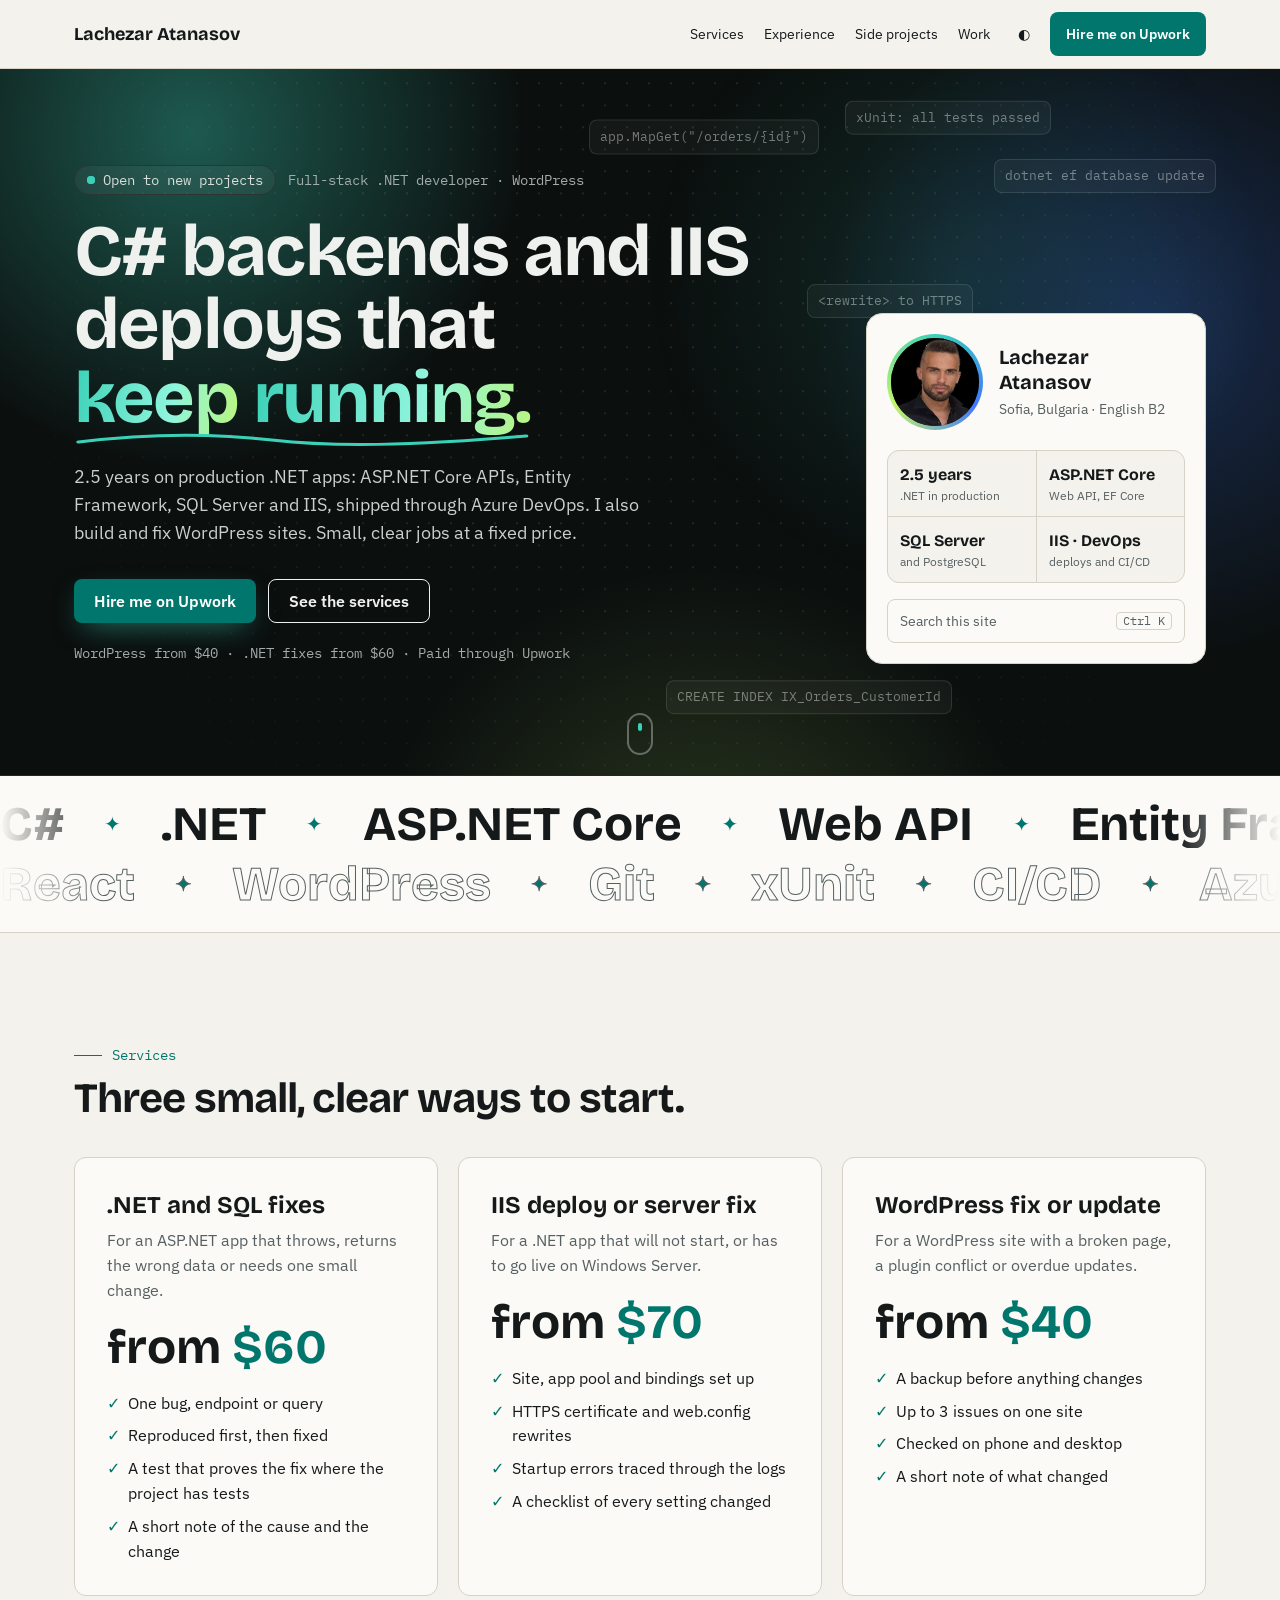
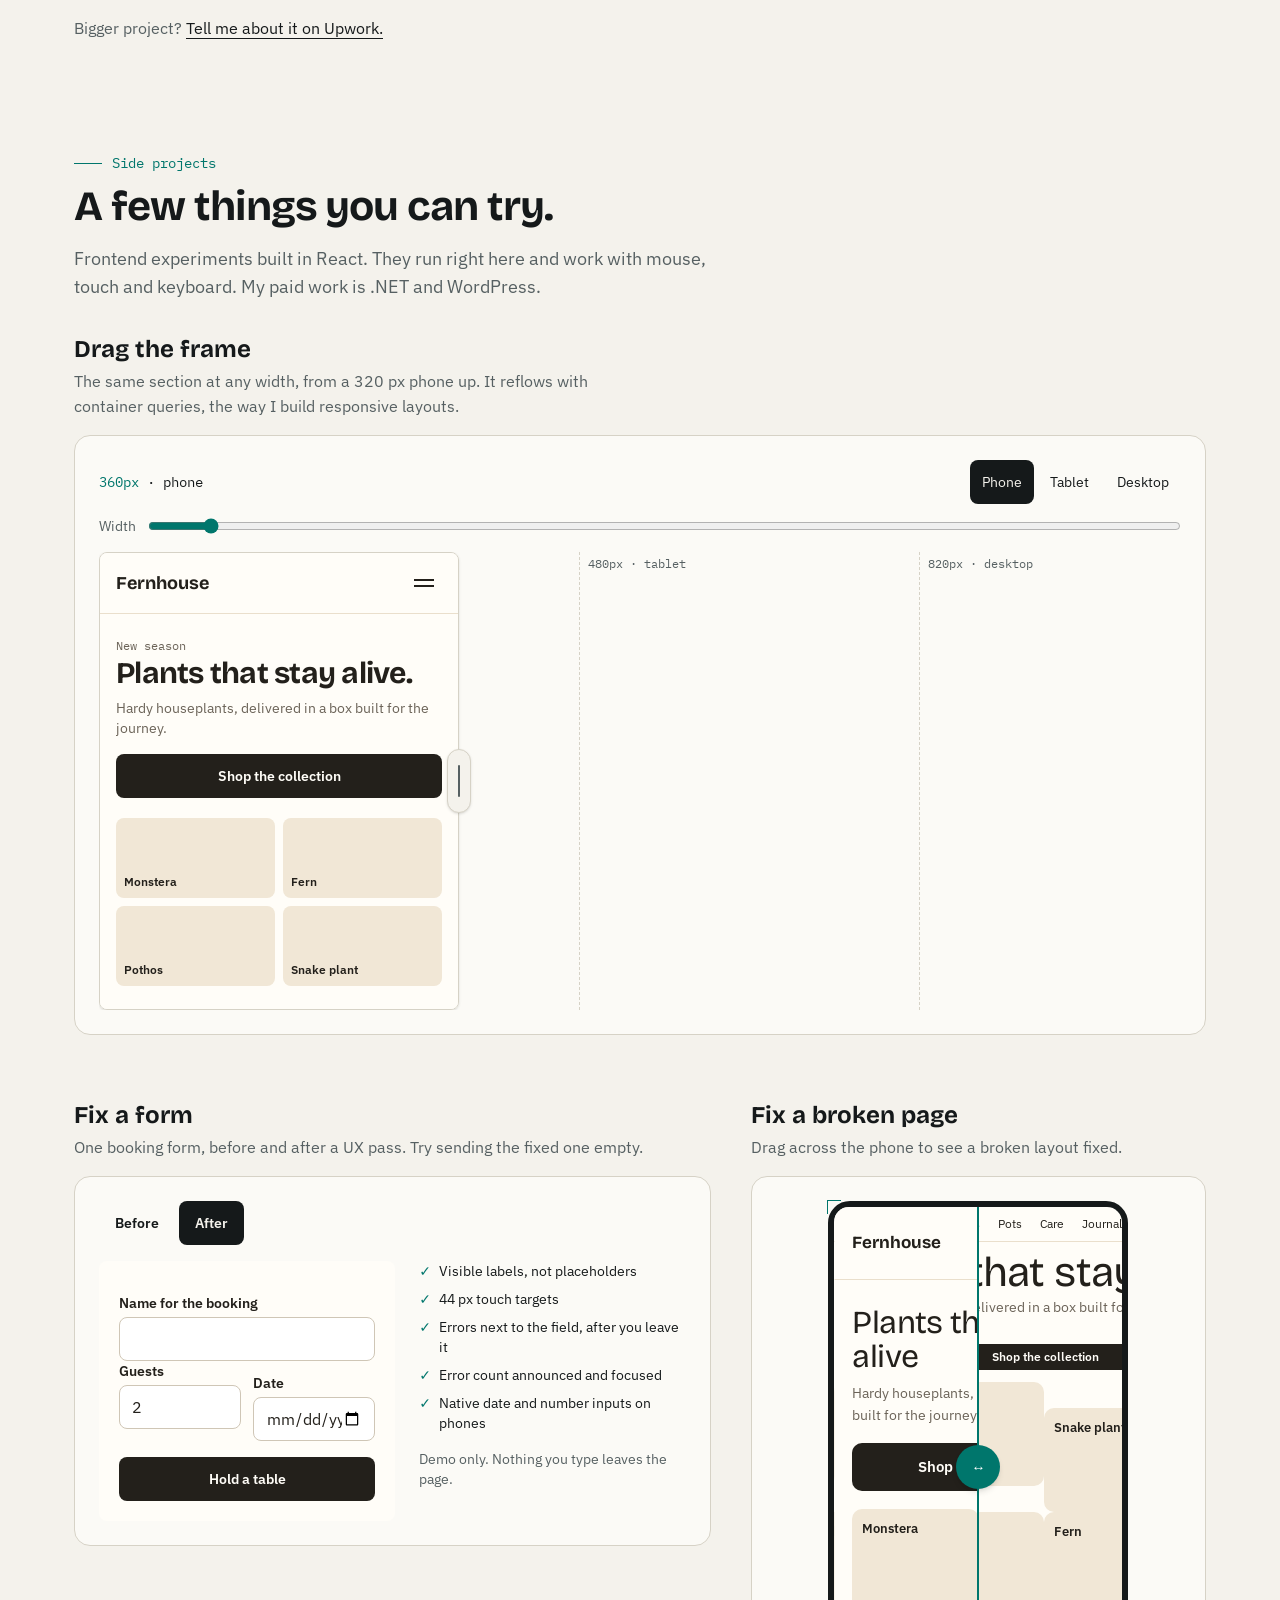
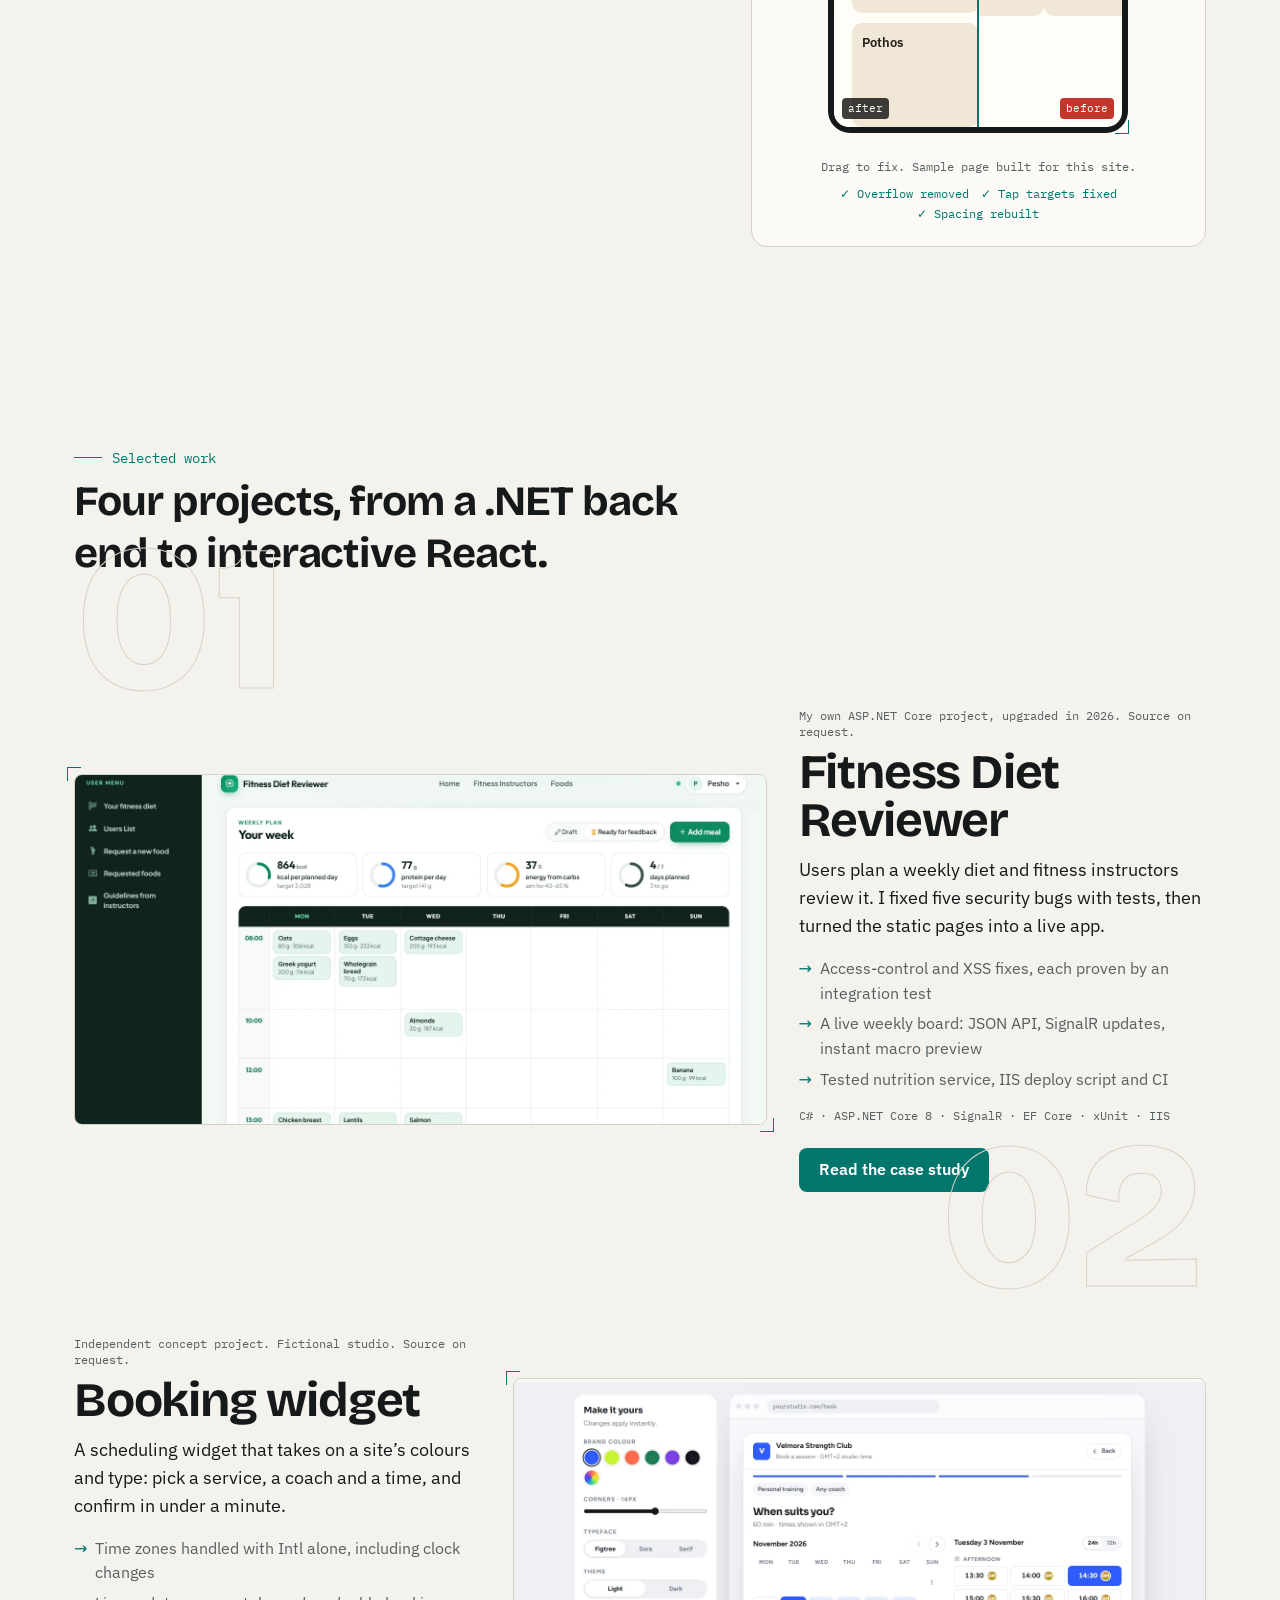
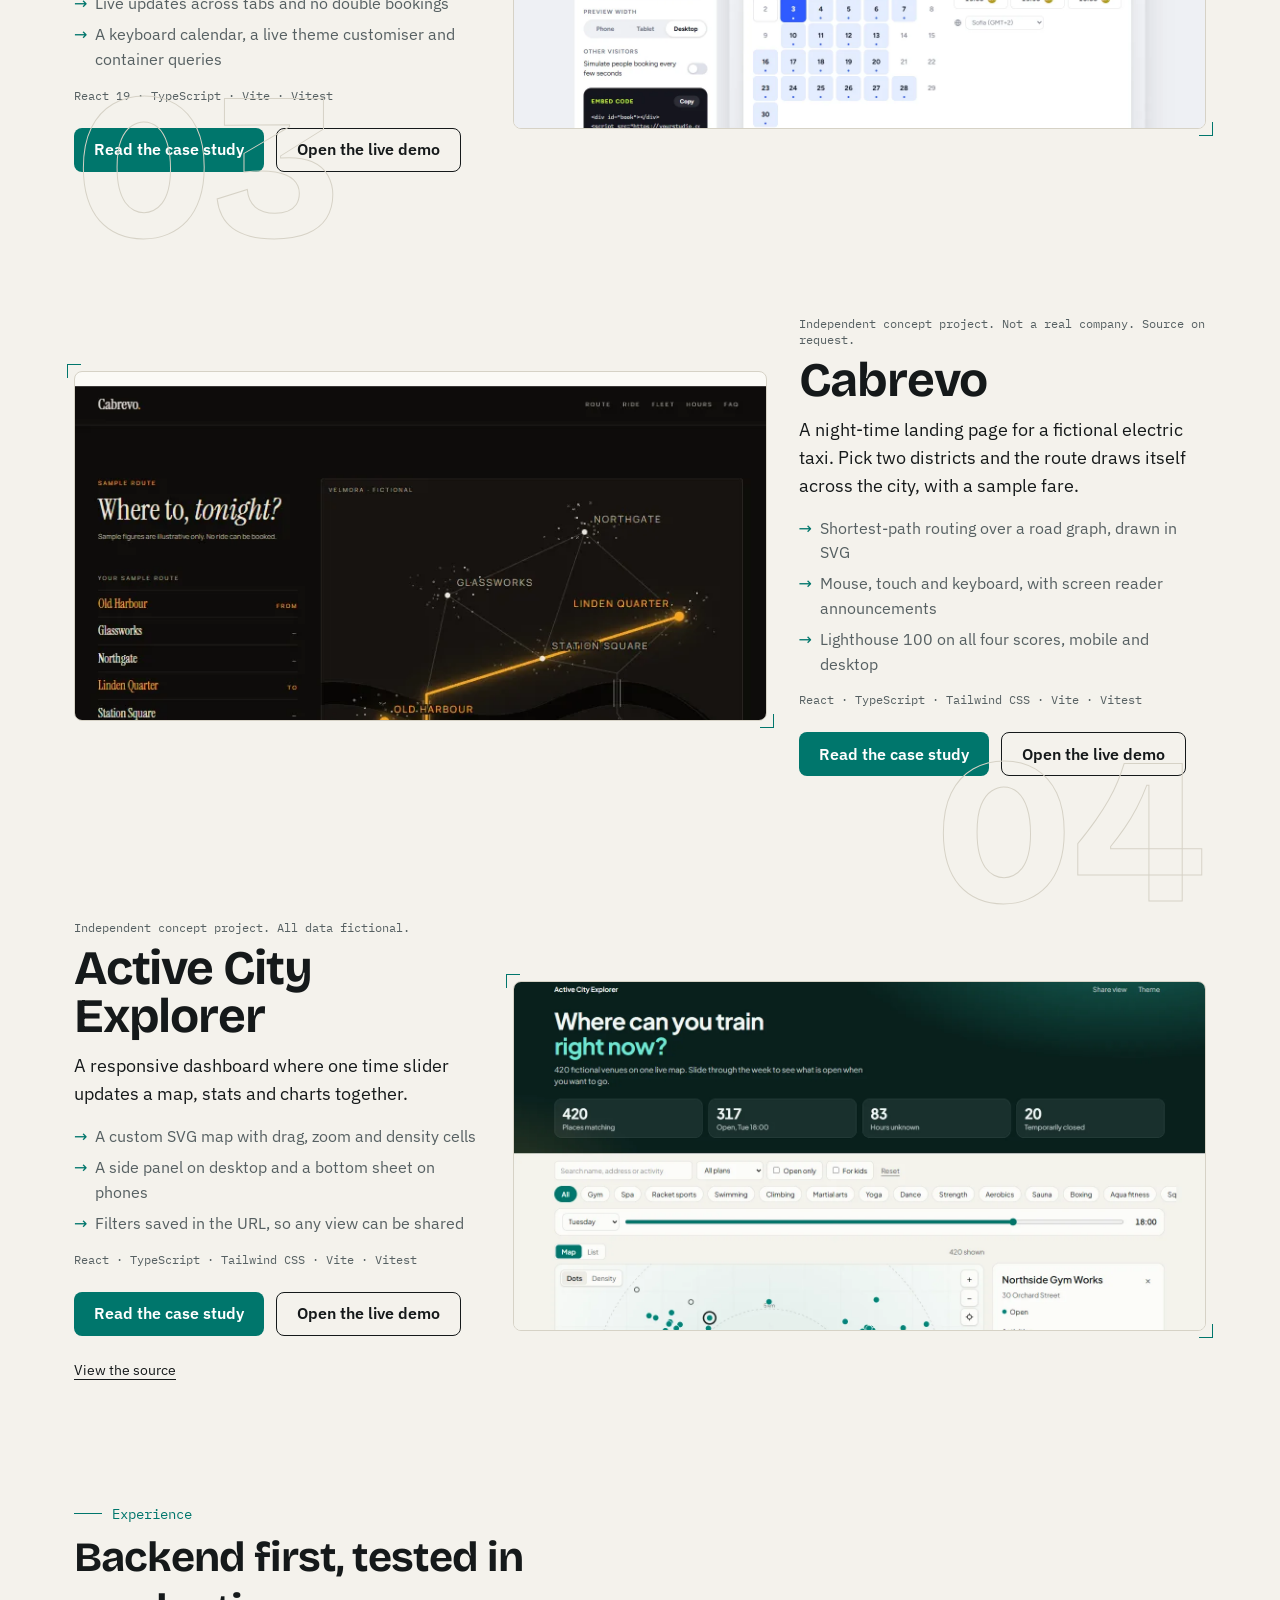
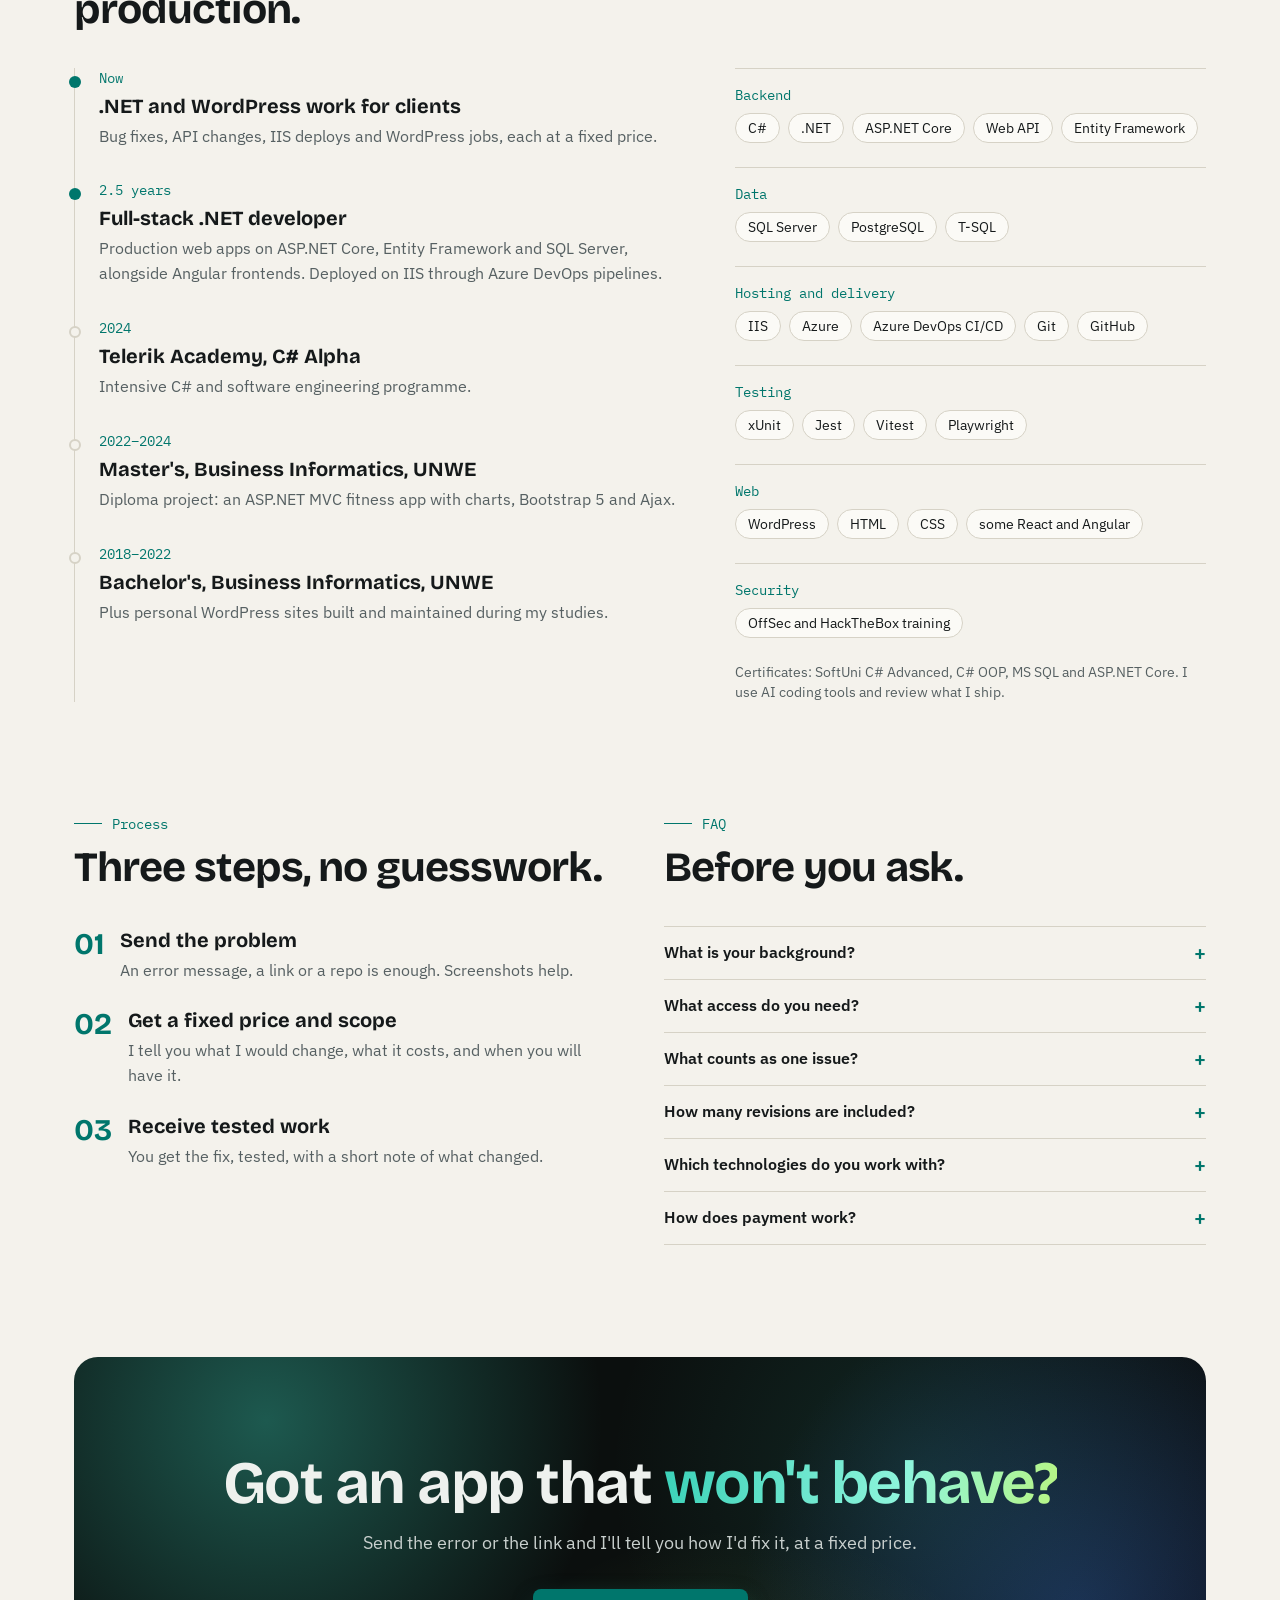
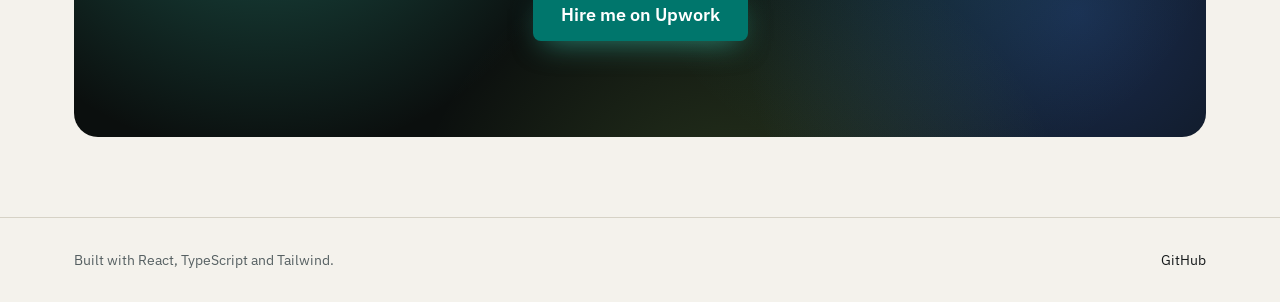
==== index.html @ 7338f800 "Publish the built site" ====
<!doctype html>
<html lang="en">
  <head>
    <meta charset="UTF-8" />
    <meta name="viewport" content="width=device-width, initial-scale=1.0" />
    <meta name="theme-color" content="#f4f2ec" />
    <link rel="icon" href="/favicon.svg" type="image/svg+xml" />
    <title>Lachezar Atanasov | Full-stack .NET Developer</title>
    <meta name="description" content="Full-stack .NET developer: 2.5 years on production ASP.NET Core apps with SQL Server, IIS and Azure DevOps. .NET fixes, IIS deploys and WordPress work at a fixed price." />
    <link rel="canonical" href="https://lachezar-atanasov.github.io/" />
    <meta property="og:type" content="website" />
    <meta property="og:title" content="Lachezar Atanasov | Full-stack .NET Developer" />
    <meta property="og:description" content="Full-stack .NET developer: 2.5 years on production ASP.NET Core apps with SQL Server, IIS and Azure DevOps. .NET fixes, IIS deploys and WordPress work at a fixed price." />
    <meta property="og:url" content="https://lachezar-atanasov.github.io/" />
    <meta property="og:image" content="https://lachezar-atanasov.github.io/images/explorer-desktop.webp" />
    <script>
      document.documentElement.classList.add('js');
      try {
        const saved = localStorage.getItem('theme');
        if (saved) document.documentElement.dataset.theme = saved;
      } catch {}
    </script>
    <script type="module" crossorigin src="/assets/index-z3y3CU0a.js"></script>
    <link rel="stylesheet" crossorigin href="/assets/index-B-e2Iupa.css">
  </head>
  <body>
    <div id="root"><link rel="preload" as="image" href="/images/lachezar.jpg"/><div aria-hidden="true" class="scroll-bar"></div><header class="sticky top-0 z-20 border-b border-line bg-paper/95 backdrop-blur-sm"><div class="mx-auto flex h-[68px] max-w-[1180px] items-center justify-between gap-3 px-4 sm:px-6"><a href="/" class="flex min-h-11 items-center whitespace-nowrap font-display text-lg font-bold text-ink no-underline">Lachezar Atanasov</a><nav aria-label="Main" class="flex items-center gap-1 text-sm"><a class="hidden min-h-11 items-center px-2 text-ink no-underline hover:text-accent sm:inline-flex" href="#services">Services</a><a class="hidden min-h-11 items-center px-2 text-ink no-underline hover:text-accent sm:inline-flex" href="#experience">Experience</a><a class="hidden min-h-11 items-center px-2 text-ink no-underline hover:text-accent sm:inline-flex" href="#demos">Side projects</a><a class="hidden min-h-11 items-center px-2 text-ink no-underline hover:text-accent sm:inline-flex" href="#work">Work</a><button type="button" aria-label="Switch colour theme" class="flex h-11 w-11 items-center justify-center rounded-lg text-ink hover:bg-raised">◐</button><a href="https://www.upwork.com/freelancers/~01a9d70792acf01cc1" target="_blank" rel="noopener noreferrer" class="inline-flex min-h-11 items-center justify-center rounded-lg px-5 font-semibold no-underline bg-accent text-on-accent hover:opacity-90 whitespace-nowrap !px-3 text-sm sm:!px-4"><span class="sm:hidden">Hire me</span><span class="hidden sm:inline">Hire me on Upwork</span></a></nav></div></header><main><div class="hero-band" data-spot="true"><div aria-hidden="true" class="hero-deco"><div class="hero-dots" data-parallax="140"></div><div class="aurora"><span></span><span></span><span></span></div><div class="absolute hidden lg:block" style="top:7%;left:46%" data-parallax="50"><span class="chip" style="--i:0">app.MapGet(&quot;/orders/{id}&quot;)</span></div><div class="absolute hidden lg:block" style="top:12%;right:5%" data-parallax="160"><span class="chip" style="--i:1">dotnet ef database update</span></div><div class="absolute hidden lg:block" style="top:30%;right:24%" data-parallax="100"><span class="chip" style="--i:2">&lt;rewrite&gt; to HTTPS</span></div><div class="absolute hidden lg:block" style="bottom:9%;left:52%" data-parallax="70"><span class="chip" style="--i:3">CREATE INDEX IX_Orders_CustomerId</span></div><div class="absolute hidden lg:block" style="top:4%;left:66%" data-parallax="120"><span class="chip" style="--i:4">xUnit: all tests passed</span></div></div><section class="relative mx-auto grid max-w-[1180px] items-end gap-10 px-4 pt-12 pb-16 sm:px-6 lg:grid-cols-[minmax(0,1fr)_340px] lg:pt-24 lg:pb-28"><div><p class="intro m-0 flex flex-wrap items-center gap-x-3 gap-y-1 font-mono text-sm text-[#a3acaa]"><span class="inline-flex items-center gap-2 rounded-full border border-[#2d3533] bg-white/5 px-3 py-1 text-[#d7dedb]"><span aria-hidden="true" class="pulse-dot"></span> Open to new projects</span>Full-stack .NET developer · WordPress</p><h1 class="m-0 mt-5 font-display text-[2.7rem] font-bold leading-[1.02] tracking-tight text-[#eef1ee] sm:text-7xl"><span class="word " style="--i:0">C#</span> <span class="word " style="--i:1">backends</span> <span class="word " style="--i:2">and</span> <span class="word " style="--i:3">IIS</span> <span class="word " style="--i:4">deploys</span> <span class="word " style="--i:5">that</span> <span class="relative inline-block whitespace-nowrap"><span class="word shimmer" style="--i:6">keep</span> <span class="word shimmer" style="--i:7">running.</span><svg aria-hidden="true" viewBox="0 0 300 16" preserveAspectRatio="none" class="squiggle absolute -bottom-2 left-0 h-3 w-full sm:-bottom-3 sm:h-4"><path d="M3 11 C 50 2, 90 2, 130 9 S 220 15, 297 5" pathLength="1" fill="none" stroke="#3ad1b8" stroke-width="3" stroke-linecap="round"></path></svg></span></h1><p class="intro m-0 mt-7 max-w-xl text-lg text-[#c9d0ce]" style="--i:2">2.5 years on production .NET apps: ASP.NET Core APIs, Entity Framework, SQL Server and IIS, shipped through Azure DevOps. I also build and fix WordPress sites. Small, clear jobs at a fixed price.</p><div class="intro mt-8 flex flex-wrap gap-3" style="--i:3"><span data-magnetic="true" class="magnetic inline-flex"><a href="https://www.upwork.com/freelancers/~01a9d70792acf01cc1" target="_blank" rel="noopener noreferrer" class="inline-flex min-h-11 items-center justify-center rounded-lg px-5 font-semibold no-underline bg-accent text-on-accent hover:opacity-90 glow-button">Hire me on Upwork</a></span><span data-magnetic="true" class="magnetic inline-flex"><a href="#services" class="inline-flex min-h-11 items-center justify-center rounded-lg px-5 font-semibold no-underline border border-[#eef1ee] text-[#eef1ee] hover:bg-white/10">See the services</a></span></div><p class="intro m-0 mt-5 font-mono text-sm text-[#a3acaa]" style="--i:4">WordPress from $40 · .NET fixes from $60 · Paid through Upwork</p></div><div data-tilt="10" class="tilt"><aside aria-label="About me in short" class="hero-card glare rounded-2xl border border-line bg-surface p-5"><div class="flex items-center gap-4"><span class="photo-ring relative grid h-24 w-24 shrink-0 place-items-center rounded-full"><img src="/images/lachezar.jpg" width="96" height="96" alt="Lachezar Atanasov" class="relative h-[88px] w-[88px] rounded-full bg-ink object-cover object-top"/></span><div><p class="m-0 font-display text-xl font-bold leading-tight">Lachezar Atanasov</p><p class="m-0 mt-1 text-sm text-muted">Sofia, Bulgaria · English B2</p></div></div><dl class="m-0 mt-5 grid grid-cols-2 gap-px overflow-hidden rounded-xl border border-line bg-line"><div class="bg-paper p-3"><dt class="font-display font-bold">2.5 years</dt><dd class="m-0 text-xs text-muted">.NET in production</dd></div><div class="bg-paper p-3"><dt class="font-display font-bold">ASP.NET Core</dt><dd class="m-0 text-xs text-muted">Web API, EF Core</dd></div><div class="bg-paper p-3"><dt class="font-display font-bold">SQL Server</dt><dd class="m-0 text-xs text-muted">and PostgreSQL</dd></div><div class="bg-paper p-3"><dt class="font-display font-bold">IIS · DevOps</dt><dd class="m-0 text-xs text-muted">deploys and CI/CD</dd></div></dl><button type="button" class="mt-4 flex min-h-11 w-full items-center justify-between rounded-lg border border-line px-3 text-sm text-muted hover:bg-raised">Search this site <kbd class="rounded border border-line px-1.5 font-mono text-xs">Ctrl K</kbd></button></aside></div></section><a href="#services" aria-label="Scroll to the services" class="scroll-cue absolute bottom-5 left-1/2 hidden -translate-x-1/2 lg:block"><span></span></a></div><div class="space-y-3 overflow-hidden border-b border-line bg-surface py-6" aria-label="Tools I work with"><div class="marquee"><ul class="marquee-track m-0 list-none p-0"><li class="flex items-center gap-10 font-display text-3xl font-bold whitespace-nowrap sm:text-5xl ">C#<span aria-hidden="true" class="text-xl text-accent">✦</span></li><li class="flex items-center gap-10 font-display text-3xl font-bold whitespace-nowrap sm:text-5xl ">.NET<span aria-hidden="true" class="text-xl text-accent">✦</span></li><li class="flex items-center gap-10 font-display text-3xl font-bold whitespace-nowrap sm:text-5xl ">ASP.NET Core<span aria-hidden="true" class="text-xl text-accent">✦</span></li><li class="flex items-center gap-10 font-display text-3xl font-bold whitespace-nowrap sm:text-5xl ">Web API<span aria-hidden="true" class="text-xl text-accent">✦</span></li><li class="flex items-center gap-10 font-display text-3xl font-bold whitespace-nowrap sm:text-5xl ">Entity Framework<span aria-hidden="true" class="text-xl text-accent">✦</span></li><li class="flex items-center gap-10 font-display text-3xl font-bold whitespace-nowrap sm:text-5xl ">SQL Server<span aria-hidden="true" class="text-xl text-accent">✦</span></li><li class="flex items-center gap-10 font-display text-3xl font-bold whitespace-nowrap sm:text-5xl ">PostgreSQL<span aria-hidden="true" class="text-xl text-accent">✦</span></li><li class="flex items-center gap-10 font-display text-3xl font-bold whitespace-nowrap sm:text-5xl ">IIS<span aria-hidden="true" class="text-xl text-accent">✦</span></li><li class="flex items-center gap-10 font-display text-3xl font-bold whitespace-nowrap sm:text-5xl ">Azure<span aria-hidden="true" class="text-xl text-accent">✦</span></li><li class="flex items-center gap-10 font-display text-3xl font-bold whitespace-nowrap sm:text-5xl ">Azure DevOps<span aria-hidden="true" class="text-xl text-accent">✦</span></li><li class="flex items-center gap-10 font-display text-3xl font-bold whitespace-nowrap sm:text-5xl ">CI/CD<span aria-hidden="true" class="text-xl text-accent">✦</span></li><li class="flex items-center gap-10 font-display text-3xl font-bold whitespace-nowrap sm:text-5xl ">xUnit<span aria-hidden="true" class="text-xl text-accent">✦</span></li><li class="flex items-center gap-10 font-display text-3xl font-bold whitespace-nowrap sm:text-5xl ">Git<span aria-hidden="true" class="text-xl text-accent">✦</span></li><li class="flex items-center gap-10 font-display text-3xl font-bold whitespace-nowrap sm:text-5xl ">WordPress<span aria-hidden="true" class="text-xl text-accent">✦</span></li><li class="flex items-center gap-10 font-display text-3xl font-bold whitespace-nowrap sm:text-5xl ">React<span aria-hidden="true" class="text-xl text-accent">✦</span></li></ul><ul aria-hidden="true" class="marquee-track m-0 list-none p-0"><li class="flex items-center gap-10 font-display text-3xl font-bold whitespace-nowrap sm:text-5xl ">C#<span aria-hidden="true" class="text-xl text-accent">✦</span></li><li class="flex items-center gap-10 font-display text-3xl font-bold whitespace-nowrap sm:text-5xl ">.NET<span aria-hidden="true" class="text-xl text-accent">✦</span></li><li class="flex items-center gap-10 font-display text-3xl font-bold whitespace-nowrap sm:text-5xl ">ASP.NET Core<span aria-hidden="true" class="text-xl text-accent">✦</span></li><li class="flex items-center gap-10 font-display text-3xl font-bold whitespace-nowrap sm:text-5xl ">Web API<span aria-hidden="true" class="text-xl text-accent">✦</span></li><li class="flex items-center gap-10 font-display text-3xl font-bold whitespace-nowrap sm:text-5xl ">Entity Framework<span aria-hidden="true" class="text-xl text-accent">✦</span></li><li class="flex items-center gap-10 font-display text-3xl font-bold whitespace-nowrap sm:text-5xl ">SQL Server<span aria-hidden="true" class="text-xl text-accent">✦</span></li><li class="flex items-center gap-10 font-display text-3xl font-bold whitespace-nowrap sm:text-5xl ">PostgreSQL<span aria-hidden="true" class="text-xl text-accent">✦</span></li><li class="flex items-center gap-10 font-display text-3xl font-bold whitespace-nowrap sm:text-5xl ">IIS<span aria-hidden="true" class="text-xl text-accent">✦</span></li><li class="flex items-center gap-10 font-display text-3xl font-bold whitespace-nowrap sm:text-5xl ">Azure<span aria-hidden="true" class="text-xl text-accent">✦</span></li><li class="flex items-center gap-10 font-display text-3xl font-bold whitespace-nowrap sm:text-5xl ">Azure DevOps<span aria-hidden="true" class="text-xl text-accent">✦</span></li><li class="flex items-center gap-10 font-display text-3xl font-bold whitespace-nowrap sm:text-5xl ">CI/CD<span aria-hidden="true" class="text-xl text-accent">✦</span></li><li class="flex items-center gap-10 font-display text-3xl font-bold whitespace-nowrap sm:text-5xl ">xUnit<span aria-hidden="true" class="text-xl text-accent">✦</span></li><li class="flex items-center gap-10 font-display text-3xl font-bold whitespace-nowrap sm:text-5xl ">Git<span aria-hidden="true" class="text-xl text-accent">✦</span></li><li class="flex items-center gap-10 font-display text-3xl font-bold whitespace-nowrap sm:text-5xl ">WordPress<span aria-hidden="true" class="text-xl text-accent">✦</span></li><li class="flex items-center gap-10 font-display text-3xl font-bold whitespace-nowrap sm:text-5xl ">React<span aria-hidden="true" class="text-xl text-accent">✦</span></li></ul></div><div class="marquee" data-reverse="true"><ul aria-hidden="true" class="marquee-track m-0 list-none p-0"><li class="flex items-center gap-10 font-display text-3xl font-bold whitespace-nowrap sm:text-5xl text-outline">React<span aria-hidden="true" class="text-xl text-accent">✦</span></li><li class="flex items-center gap-10 font-display text-3xl font-bold whitespace-nowrap sm:text-5xl text-outline">WordPress<span aria-hidden="true" class="text-xl text-accent">✦</span></li><li class="flex items-center gap-10 font-display text-3xl font-bold whitespace-nowrap sm:text-5xl text-outline">Git<span aria-hidden="true" class="text-xl text-accent">✦</span></li><li class="flex items-center gap-10 font-display text-3xl font-bold whitespace-nowrap sm:text-5xl text-outline">xUnit<span aria-hidden="true" class="text-xl text-accent">✦</span></li><li class="flex items-center gap-10 font-display text-3xl font-bold whitespace-nowrap sm:text-5xl text-outline">CI/CD<span aria-hidden="true" class="text-xl text-accent">✦</span></li><li class="flex items-center gap-10 font-display text-3xl font-bold whitespace-nowrap sm:text-5xl text-outline">Azure DevOps<span aria-hidden="true" class="text-xl text-accent">✦</span></li><li class="flex items-center gap-10 font-display text-3xl font-bold whitespace-nowrap sm:text-5xl text-outline">Azure<span aria-hidden="true" class="text-xl text-accent">✦</span></li><li class="flex items-center gap-10 font-display text-3xl font-bold whitespace-nowrap sm:text-5xl text-outline">IIS<span aria-hidden="true" class="text-xl text-accent">✦</span></li><li class="flex items-center gap-10 font-display text-3xl font-bold whitespace-nowrap sm:text-5xl text-outline">PostgreSQL<span aria-hidden="true" class="text-xl text-accent">✦</span></li><li class="flex items-center gap-10 font-display text-3xl font-bold whitespace-nowrap sm:text-5xl text-outline">SQL Server<span aria-hidden="true" class="text-xl text-accent">✦</span></li><li class="flex items-center gap-10 font-display text-3xl font-bold whitespace-nowrap sm:text-5xl text-outline">Entity Framework<span aria-hidden="true" class="text-xl text-accent">✦</span></li><li class="flex items-center gap-10 font-display text-3xl font-bold whitespace-nowrap sm:text-5xl text-outline">Web API<span aria-hidden="true" class="text-xl text-accent">✦</span></li><li class="flex items-center gap-10 font-display text-3xl font-bold whitespace-nowrap sm:text-5xl text-outline">ASP.NET Core<span aria-hidden="true" class="text-xl text-accent">✦</span></li><li class="flex items-center gap-10 font-display text-3xl font-bold whitespace-nowrap sm:text-5xl text-outline">.NET<span aria-hidden="true" class="text-xl text-accent">✦</span></li><li class="flex items-center gap-10 font-display text-3xl font-bold whitespace-nowrap sm:text-5xl text-outline">C#<span aria-hidden="true" class="text-xl text-accent">✦</span></li></ul><ul aria-hidden="true" class="marquee-track m-0 list-none p-0"><li class="flex items-center gap-10 font-display text-3xl font-bold whitespace-nowrap sm:text-5xl text-outline">React<span aria-hidden="true" class="text-xl text-accent">✦</span></li><li class="flex items-center gap-10 font-display text-3xl font-bold whitespace-nowrap sm:text-5xl text-outline">WordPress<span aria-hidden="true" class="text-xl text-accent">✦</span></li><li class="flex items-center gap-10 font-display text-3xl font-bold whitespace-nowrap sm:text-5xl text-outline">Git<span aria-hidden="true" class="text-xl text-accent">✦</span></li><li class="flex items-center gap-10 font-display text-3xl font-bold whitespace-nowrap sm:text-5xl text-outline">xUnit<span aria-hidden="true" class="text-xl text-accent">✦</span></li><li class="flex items-center gap-10 font-display text-3xl font-bold whitespace-nowrap sm:text-5xl text-outline">CI/CD<span aria-hidden="true" class="text-xl text-accent">✦</span></li><li class="flex items-center gap-10 font-display text-3xl font-bold whitespace-nowrap sm:text-5xl text-outline">Azure DevOps<span aria-hidden="true" class="text-xl text-accent">✦</span></li><li class="flex items-center gap-10 font-display text-3xl font-bold whitespace-nowrap sm:text-5xl text-outline">Azure<span aria-hidden="true" class="text-xl text-accent">✦</span></li><li class="flex items-center gap-10 font-display text-3xl font-bold whitespace-nowrap sm:text-5xl text-outline">IIS<span aria-hidden="true" class="text-xl text-accent">✦</span></li><li class="flex items-center gap-10 font-display text-3xl font-bold whitespace-nowrap sm:text-5xl text-outline">PostgreSQL<span aria-hidden="true" class="text-xl text-accent">✦</span></li><li class="flex items-center gap-10 font-display text-3xl font-bold whitespace-nowrap sm:text-5xl text-outline">SQL Server<span aria-hidden="true" class="text-xl text-accent">✦</span></li><li class="flex items-center gap-10 font-display text-3xl font-bold whitespace-nowrap sm:text-5xl text-outline">Entity Framework<span aria-hidden="true" class="text-xl text-accent">✦</span></li><li class="flex items-center gap-10 font-display text-3xl font-bold whitespace-nowrap sm:text-5xl text-outline">Web API<span aria-hidden="true" class="text-xl text-accent">✦</span></li><li class="flex items-center gap-10 font-display text-3xl font-bold whitespace-nowrap sm:text-5xl text-outline">ASP.NET Core<span aria-hidden="true" class="text-xl text-accent">✦</span></li><li class="flex items-center gap-10 font-display text-3xl font-bold whitespace-nowrap sm:text-5xl text-outline">.NET<span aria-hidden="true" class="text-xl text-accent">✦</span></li><li class="flex items-center gap-10 font-display text-3xl font-bold whitespace-nowrap sm:text-5xl text-outline">C#<span aria-hidden="true" class="text-xl text-accent">✦</span></li></ul></div></div><section id="services" class="mx-auto max-w-[1180px] px-4 pt-20 sm:px-6 sm:pt-28"><div class="mb-8 max-w-2xl" data-reveal="true"><p class="label-line m-0 font-mono text-sm text-accent">Services</p><h2 class="m-0 mt-2 font-display text-3xl font-bold leading-tight tracking-tight sm:text-[2.6rem]">Three small, clear ways to start.</h2></div><div class="grid gap-5 md:grid-cols-2 lg:grid-cols-3"><article data-reveal="true" style="--d:0ms"><div data-spot="true" class="spot-card h-full rounded-xl border border-line bg-surface p-6 sm:p-8"><h3 class="m-0 font-display text-2xl font-bold leading-tight">.NET and SQL fixes</h3><p class="m-0 mt-2 text-muted">For an ASP.NET app that throws, returns the wrong data or needs one small change.</p><p class="m-0 mt-5 font-display text-5xl font-bold">from <span class="text-accent">$60</span></p><ul class="m-0 mt-5 list-none space-y-2 p-0"><li class="flex gap-2"><span aria-hidden="true" class="text-accent">✓</span>One bug, endpoint or query</li><li class="flex gap-2"><span aria-hidden="true" class="text-accent">✓</span>Reproduced first, then fixed</li><li class="flex gap-2"><span aria-hidden="true" class="text-accent">✓</span>A test that proves the fix where the project has tests</li><li class="flex gap-2"><span aria-hidden="true" class="text-accent">✓</span>A short note of the cause and the change</li></ul></div></article><article data-reveal="true" style="--d:120ms"><div data-spot="true" class="spot-card h-full rounded-xl border border-line bg-surface p-6 sm:p-8"><h3 class="m-0 font-display text-2xl font-bold leading-tight">IIS deploy or server fix</h3><p class="m-0 mt-2 text-muted">For a .NET app that will not start, or has to go live on Windows Server.</p><p class="m-0 mt-5 font-display text-5xl font-bold">from <span class="text-accent">$70</span></p><ul class="m-0 mt-5 list-none space-y-2 p-0"><li class="flex gap-2"><span aria-hidden="true" class="text-accent">✓</span>Site, app pool and bindings set up</li><li class="flex gap-2"><span aria-hidden="true" class="text-accent">✓</span>HTTPS certificate and web.config rewrites</li><li class="flex gap-2"><span aria-hidden="true" class="text-accent">✓</span>Startup errors traced through the logs</li><li class="flex gap-2"><span aria-hidden="true" class="text-accent">✓</span>A checklist of every setting changed</li></ul></div></article><article data-reveal="true" style="--d:240ms"><div data-spot="true" class="spot-card h-full rounded-xl border border-line bg-surface p-6 sm:p-8"><h3 class="m-0 font-display text-2xl font-bold leading-tight">WordPress fix or update</h3><p class="m-0 mt-2 text-muted">For a WordPress site with a broken page, a plugin conflict or overdue updates.</p><p class="m-0 mt-5 font-display text-5xl font-bold">from <span class="text-accent">$40</span></p><ul class="m-0 mt-5 list-none space-y-2 p-0"><li class="flex gap-2"><span aria-hidden="true" class="text-accent">✓</span>A backup before anything changes</li><li class="flex gap-2"><span aria-hidden="true" class="text-accent">✓</span>Up to 3 issues on one site</li><li class="flex gap-2"><span aria-hidden="true" class="text-accent">✓</span>Checked on phone and desktop</li><li class="flex gap-2"><span aria-hidden="true" class="text-accent">✓</span>A short note of what changed</li></ul></div></article></div><p class="m-0 mt-5 text-muted">Bigger project? <a href="https://www.upwork.com/freelancers/~01a9d70792acf01cc1" target="_blank" rel="noopener noreferrer" class="text-ink underline underline-offset-4">Tell me about it on Upwork.</a></p></section><section id="demos" class="mx-auto max-w-[1180px] px-4 pt-20 sm:px-6 sm:pt-28"><div class="mb-8 max-w-2xl" data-reveal="true"><p class="label-line m-0 font-mono text-sm text-accent">Side projects</p><h2 class="m-0 mt-2 font-display text-3xl font-bold leading-tight tracking-tight sm:text-[2.6rem]">A few things you can try.</h2><p class="m-0 mt-3 text-lg text-muted">Frontend experiments built in React. They run right here and work with mouse, touch and keyboard. My paid work is .NET and WordPress.</p></div><div class="space-y-16"><div data-reveal="true" class="min-w-0"><h3 class="m-0 font-display text-2xl font-bold">Drag the frame</h3><p class="m-0 mt-1 mb-4 max-w-xl text-muted">The same section at any width, from a 320 px phone up. It reflows with container queries, the way I build responsive layouts.</p><div class="rounded-2xl border border-line bg-surface p-4 sm:p-6"><div class="flex flex-wrap items-center justify-between gap-3"><p class="m-0 font-mono text-sm"><span class="text-accent">360<!-- -->px</span> · <!-- -->phone</p><div class="flex gap-1" role="group" aria-label="Preset widths"><button type="button" aria-pressed="true" class="min-h-11 rounded-lg px-3 text-sm text-ink hover:bg-raised aria-pressed:bg-ink aria-pressed:text-paper">Phone</button><button type="button" aria-pressed="false" class="min-h-11 rounded-lg px-3 text-sm text-ink hover:bg-raised aria-pressed:bg-ink aria-pressed:text-paper">Tablet</button><button type="button" aria-pressed="false" class="min-h-11 rounded-lg px-3 text-sm text-ink hover:bg-raised aria-pressed:bg-ink aria-pressed:text-paper">Desktop</button></div></div><label class="mt-3 flex items-center gap-3 text-sm text-muted"><span class="shrink-0">Width</span><input type="range" min="320" max="1180" class="w-full accent-[var(--accent)]" value="360"/></label><div class="relative mt-4 overflow-hidden pr-4"><div aria-hidden="true" class="absolute inset-y-0 border-l border-dashed border-line" style="left:480px"><span class="absolute top-1 left-2 font-mono text-xs whitespace-nowrap text-muted">480<!-- -->px · <!-- -->tablet</span></div><div aria-hidden="true" class="absolute inset-y-0 border-l border-dashed border-line" style="left:820px"><span class="absolute top-1 left-2 font-mono text-xs whitespace-nowrap text-muted">820<!-- -->px · <!-- -->desktop</span></div><div class="relative max-w-full" style="width:360px"><div class="overflow-hidden rounded-lg border border-line shadow-sm" aria-label="Sample section at 360 pixels wide" role="img"><div aria-hidden="true"><div class="@container bg-[#fffdf8] text-[#23201b]"><div class="flex items-center justify-between gap-3 border-b border-[#eadfcc] px-4 py-3 @[600px]:px-6"><span class="font-display text-lg font-bold">Fernhouse</span><span class="hidden gap-4 text-sm @[600px]:flex"><span>Plants</span><span>Care</span><span>Journal</span></span><span aria-hidden="true" class="grid h-9 w-9 place-content-center gap-1 @[600px]:hidden"><i class="block h-0.5 w-5 bg-current"></i><i class="block h-0.5 w-5 bg-current"></i></span></div><div class="grid gap-5 px-4 py-6 @[600px]:grid-cols-[1.2fr_1fr] @[600px]:items-center @[600px]:px-6 @[600px]:py-8"><div><p class="m-0 font-mono text-xs text-[#6b6358]">New season</p><p class="m-0 mt-1 font-display text-3xl font-bold leading-[1.05] tracking-tight @[600px]:text-4xl @[900px]:text-5xl">Plants that stay alive.</p><p class="m-0 mt-2 text-sm text-[#6b6358]">Hardy houseplants, delivered in a box built for the journey.</p><span class="mt-4 flex h-11 items-center justify-center rounded-lg bg-[#23201b] text-sm font-semibold text-[#fffdf8] @[600px]:inline-flex @[600px]:px-6">Shop the collection</span></div><div class="grid grid-cols-2 gap-2 @[900px]:grid-cols-3"><div class="flex h-20 items-end rounded-lg bg-[#f1e7d6] p-2 text-xs font-semibold @[900px]:h-24 ">Monstera</div><div class="flex h-20 items-end rounded-lg bg-[#f1e7d6] p-2 text-xs font-semibold @[900px]:h-24 ">Fern</div><div class="flex h-20 items-end rounded-lg bg-[#f1e7d6] p-2 text-xs font-semibold @[900px]:h-24 ">Pothos</div><div class="flex h-20 items-end rounded-lg bg-[#f1e7d6] p-2 text-xs font-semibold @[900px]:h-24 ">Snake plant</div><div class="flex h-20 items-end rounded-lg bg-[#f1e7d6] p-2 text-xs font-semibold @[900px]:h-24 hidden @[900px]:flex">Calathea</div><div class="flex h-20 items-end rounded-lg bg-[#f1e7d6] p-2 text-xs font-semibold @[900px]:h-24 hidden @[900px]:flex">Pilea</div></div></div></div></div></div><div aria-hidden="true" class="absolute -right-3 top-1/2 flex h-16 w-6 -translate-y-1/2 cursor-ew-resize touch-none items-center justify-center rounded-full border border-line bg-paper shadow-sm"><span class="h-8 w-0.5 rounded bg-muted"></span></div></div></div></div></div><div class="grid gap-16 lg:grid-cols-[minmax(0,1.4fr)_minmax(0,1fr)] lg:gap-10"><div data-reveal="true" class="min-w-0"><h3 class="m-0 font-display text-2xl font-bold">Fix a form</h3><p class="m-0 mt-1 mb-4 max-w-xl text-muted">One booking form, before and after a UX pass. Try sending the fixed one empty.</p><div class="rounded-2xl border border-line bg-surface p-4 sm:p-6"><div class="flex gap-1" role="group" aria-label="Show version"><button type="button" aria-pressed="false" class="min-h-11 rounded-lg px-4 text-sm font-semibold text-ink hover:bg-raised aria-pressed:bg-ink aria-pressed:text-paper">Before</button><button type="button" aria-pressed="true" class="min-h-11 rounded-lg px-4 text-sm font-semibold text-ink hover:bg-raised aria-pressed:bg-ink aria-pressed:text-paper">After</button></div><div class="mt-4 grid gap-6 md:grid-cols-[minmax(0,1fr)_minmax(0,0.9fr)] md:items-start"><div class="rounded-lg bg-[#fffdf8] p-5 text-[#23201b]"><form noValidate="" class="sample-form" aria-label="Booking form, after"><div tabindex="-1" aria-live="polite" class="outline-none"></div><div class="mt-3 first:mt-0"><label for="_R_6r93_-name" class="block text-sm font-semibold">Name for the booking</label><input id="_R_6r93_-name" aria-invalid="false" class="mt-1 h-11 w-full rounded-lg border bg-white px-3 text-base text-[#23201b] border-[#cfc6b6]" autoComplete="name" value=""/></div><div class="grid grid-cols-2 gap-3"><div class="mt-3 first:mt-0"><label for="_R_6r93_-guests" class="block text-sm font-semibold">Guests</label><input id="_R_6r93_-guests" aria-invalid="false" class="mt-1 h-11 w-full rounded-lg border bg-white px-3 text-base text-[#23201b] border-[#cfc6b6]" type="number" inputMode="numeric" min="1" max="8" value="2"/></div><div class="mt-3 first:mt-0"><label for="_R_6r93_-date" class="block text-sm font-semibold">Date</label><input id="_R_6r93_-date" aria-invalid="false" class="mt-1 h-11 w-full rounded-lg border bg-white px-3 text-base text-[#23201b] border-[#cfc6b6]" type="date" value=""/></div></div><button type="submit" class="mt-4 min-h-11 w-full rounded-lg bg-[#23201b] text-sm font-semibold text-[#fffdf8]">Hold a table</button></form></div><ul class="m-0 list-none space-y-2 p-0 text-sm"><li class="flex gap-2"><span aria-hidden="true" class="text-accent">✓</span><span class="">Visible labels, not placeholders</span></li><li class="flex gap-2"><span aria-hidden="true" class="text-accent">✓</span><span class="">44 px touch targets</span></li><li class="flex gap-2"><span aria-hidden="true" class="text-accent">✓</span><span class="">Errors next to the field, after you leave it</span></li><li class="flex gap-2"><span aria-hidden="true" class="text-accent">✓</span><span class="">Error count announced and focused</span></li><li class="flex gap-2"><span aria-hidden="true" class="text-accent">✓</span><span class="">Native date and number inputs on phones</span></li><li class="pt-2 text-muted">Demo only. Nothing you type leaves the page.</li></ul></div></div></div><div data-reveal="true" class="min-w-0"><h3 class="m-0 font-display text-2xl font-bold">Fix a broken page</h3><p class="m-0 mt-1 mb-4 max-w-xl text-muted">Drag across the phone to see a broken layout fixed.</p><div class="flex justify-center rounded-2xl border border-line bg-surface p-6"><figure class="m-0 w-full max-w-[340px]"><div class="ba measured relative left-1/2 w-[300px] -translate-x-1/2 select-none rounded-[22px] border-[6px] border-ink bg-ink"><div class="relative h-[520px] w-full overflow-hidden rounded-[15px]"><div class="sample broken" aria-hidden="true"><div class="sample-nav"><span class="sample-logo">Fernhouse</span><span>Plants</span><span>Pots</span><span>Care</span><span>Journal</span></div><div class="sample-hero"><h3>Plants that stay alive</h3><p>Hardy houseplants, delivered in a box built for the journey.</p><span class="sample-button">Shop the collection</span></div><div class="sample-cards"><div class="sample-card">Monstera</div><div class="sample-card">Snake plant</div><div class="sample-card">Pothos</div><div class="sample-card">Fern</div></div></div><div class="absolute inset-0" style="clip-path:inset(0 50% 0 0)"><div class="sample " aria-hidden="true"><div class="sample-nav"><span class="sample-logo">Fernhouse</span><span class="sample-menu"><i></i><i></i><i></i></span></div><div class="sample-hero"><h3>Plants that stay alive</h3><p>Hardy houseplants, delivered in a box built for the journey.</p><span class="sample-button">Shop the collection</span></div><div class="sample-cards"><div class="sample-card">Monstera</div><div class="sample-card">Snake plant</div><div class="sample-card">Pothos</div><div class="sample-card">Fern</div></div></div></div><span class="absolute bottom-2 left-2 rounded bg-black/75 px-1.5 py-0.5 font-mono text-[11px] text-white" style="opacity:1">after</span><span class="absolute bottom-2 right-2 rounded bg-bug px-1.5 py-0.5 font-mono text-[11px] text-white" style="opacity:1">before</span><div class="pointer-events-none absolute inset-y-0 w-0.5 -translate-x-1/2 bg-accent" style="left:50%"><span class="handle-grip absolute left-1/2 top-1/2 grid h-11 w-11 -translate-x-1/2 -translate-y-1/2 place-content-center rounded-full bg-accent font-mono text-sm text-on-accent shadow-md">↔</span></div></div><input type="range" min="0" max="100" class="handle-input" aria-label="Compare the broken and fixed sample page" aria-valuetext="50% of the fixed page shown" value="50"/></div><figcaption class="mt-5 text-center"><span class="font-mono text-xs text-muted">Drag to fix. Sample page built for this site.</span><ul class="m-0 mt-2 flex list-none flex-wrap justify-center gap-x-3 gap-y-1 p-0 font-mono text-xs text-accent"><li>✓ <!-- -->Overflow removed</li><li>✓ <!-- -->Tap targets fixed</li><li>✓ <!-- -->Spacing rebuilt</li></ul></figcaption></figure></div></div></div><p data-reveal="true" class="m-0 text-muted">One more: press <kbd class="rounded border border-line px-1.5 font-mono text-sm text-ink">Ctrl K</kbd> anywhere on this site to open an accessible command palette.</p></div></section><section id="work" class="mx-auto max-w-[1180px] px-4 pt-20 sm:px-6 sm:pt-28"><div class="mb-8 max-w-2xl" data-reveal="true"><p class="label-line m-0 font-mono text-sm text-accent">Selected work</p><h2 class="m-0 mt-2 font-display text-3xl font-bold leading-tight tracking-tight sm:text-[2.6rem]">Four projects, from a .NET back end to interactive React.</h2></div><div class="space-y-24 pt-10 sm:space-y-36 sm:pt-24"><article class="relative grid items-center gap-8 lg:grid-cols-[minmax(0,1.7fr)_minmax(0,1fr)]"><span aria-hidden="true" class="big-number pointer-events-none absolute -top-28 hidden select-none lg:block left-0" data-parallax="-90">0<!-- -->1</span><div data-reveal="scale" class=""><div data-tilt="6" class="tilt measured rounded-lg"><a href="/work/fitness-diet-reviewer/" class="glare block overflow-hidden rounded-lg border border-line bg-surface"><div data-parallax="36" class="-my-[6%]"><img src="/images/fdr-board.webp" sizes="(min-width: 1024px) 680px, 100vw" width="1440" height="900" loading="lazy" decoding="async" alt="Fitness Diet Reviewer weekly board with meals by day and calorie, protein and carbohydrate summaries" class="block h-auto w-full"/></div></a></div></div><div data-reveal="true" style="--d:150ms" class="relative"><p class="m-0 font-mono text-xs text-muted">My own ASP.NET Core project, upgraded in 2026. Source on request.</p><h3 class="m-0 mt-2 font-display text-3xl font-bold tracking-tight sm:text-5xl">Fitness Diet Reviewer</h3><p class="m-0 mt-3 text-lg">Users plan a weekly diet and fitness instructors review it. I fixed five security bugs with tests, then turned the static pages into a live app.</p><ul class="m-0 mt-4 list-none space-y-1.5 p-0 text-muted"><li class="flex gap-2"><span aria-hidden="true" class="text-accent">→</span>Access-control and XSS fixes, each proven by an integration test</li><li class="flex gap-2"><span aria-hidden="true" class="text-accent">→</span>A live weekly board: JSON API, SignalR updates, instant macro preview</li><li class="flex gap-2"><span aria-hidden="true" class="text-accent">→</span>Tested nutrition service, IIS deploy script and CI</li></ul><p class="m-0 mt-4 font-mono text-xs text-muted">C# · ASP.NET Core 8 · SignalR · EF Core · xUnit · IIS</p><div class="mt-6 flex flex-wrap gap-3"><span data-magnetic="true" class="magnetic inline-flex"><a href="/work/fitness-diet-reviewer/" class="inline-flex min-h-11 items-center justify-center rounded-lg px-5 font-semibold no-underline bg-accent text-on-accent hover:opacity-90">Read the case study</a></span></div></div></article><article class="relative grid items-center gap-8 lg:grid-cols-[minmax(0,1fr)_minmax(0,1.7fr)]"><span aria-hidden="true" class="big-number pointer-events-none absolute -top-28 hidden select-none lg:block right-0" data-parallax="-90">0<!-- -->2</span><div data-reveal="scale" class="lg:order-2"><div data-tilt="6" class="tilt measured rounded-lg"><a href="/work/booking-widget/" class="glare block overflow-hidden rounded-lg border border-line bg-surface"><div data-parallax="36" class="-my-[6%]"><img src="/images/bw-time.webp" sizes="(min-width: 1024px) 680px, 100vw" width="1440" height="900" loading="lazy" decoding="async" alt="Booking widget with a month calendar, afternoon times and a customiser panel" class="block h-auto w-full"/></div></a></div></div><div data-reveal="true" style="--d:150ms" class="relative"><p class="m-0 font-mono text-xs text-muted">Independent concept project. Fictional studio. Source on request.</p><h3 class="m-0 mt-2 font-display text-3xl font-bold tracking-tight sm:text-5xl">Booking widget</h3><p class="m-0 mt-3 text-lg">A scheduling widget that takes on a site’s colours and type: pick a service, a coach and a time, and confirm in under a minute.</p><ul class="m-0 mt-4 list-none space-y-1.5 p-0 text-muted"><li class="flex gap-2"><span aria-hidden="true" class="text-accent">→</span>Time zones handled with Intl alone, including clock changes</li><li class="flex gap-2"><span aria-hidden="true" class="text-accent">→</span>Live updates across tabs and no double bookings</li><li class="flex gap-2"><span aria-hidden="true" class="text-accent">→</span>A keyboard calendar, a live theme customiser and container queries</li></ul><p class="m-0 mt-4 font-mono text-xs text-muted">React 19 · TypeScript · Vite · Vitest</p><div class="mt-6 flex flex-wrap gap-3"><span data-magnetic="true" class="magnetic inline-flex"><a href="/work/booking-widget/" class="inline-flex min-h-11 items-center justify-center rounded-lg px-5 font-semibold no-underline bg-accent text-on-accent hover:opacity-90">Read the case study</a></span><a href="https://lachezar-atanasov.github.io/booking-widget-demo/" target="_blank" rel="noopener noreferrer" class="inline-flex min-h-11 items-center justify-center rounded-lg px-5 font-semibold no-underline border border-ink text-ink hover:bg-raised">Open the live demo</a></div></div></article><article class="relative grid items-center gap-8 lg:grid-cols-[minmax(0,1.7fr)_minmax(0,1fr)]"><span aria-hidden="true" class="big-number pointer-events-none absolute -top-28 hidden select-none lg:block left-0" data-parallax="-90">0<!-- -->3</span><div data-reveal="scale" class=""><div data-tilt="6" class="tilt measured rounded-lg"><a href="/work/cabrevo/" class="glare block overflow-hidden rounded-lg border border-line bg-surface"><div data-parallax="36" class="-my-[6%]"><img src="/images/cabrevo-explorer.webp" srcSet="/images/cabrevo-explorer-720.webp 720w, /images/cabrevo-explorer.webp 1440w" sizes="(min-width: 1024px) 680px, 100vw" width="1440" height="900" loading="lazy" decoding="async" alt="Cabrevo route explorer: a dark city map with an amber route from Old Harbour to Linden Quarter" class="block h-auto w-full"/></div></a></div></div><div data-reveal="true" style="--d:150ms" class="relative"><p class="m-0 font-mono text-xs text-muted">Independent concept project. Not a real company. Source on request.</p><h3 class="m-0 mt-2 font-display text-3xl font-bold tracking-tight sm:text-5xl">Cabrevo</h3><p class="m-0 mt-3 text-lg">A night-time landing page for a fictional electric taxi. Pick two districts and the route draws itself across the city, with a sample fare.</p><ul class="m-0 mt-4 list-none space-y-1.5 p-0 text-muted"><li class="flex gap-2"><span aria-hidden="true" class="text-accent">→</span>Shortest-path routing over a road graph, drawn in SVG</li><li class="flex gap-2"><span aria-hidden="true" class="text-accent">→</span>Mouse, touch and keyboard, with screen reader announcements</li><li class="flex gap-2"><span aria-hidden="true" class="text-accent">→</span>Lighthouse 100 on all four scores, mobile and desktop</li></ul><p class="m-0 mt-4 font-mono text-xs text-muted">React · TypeScript · Tailwind CSS · Vite · Vitest</p><div class="mt-6 flex flex-wrap gap-3"><span data-magnetic="true" class="magnetic inline-flex"><a href="/work/cabrevo/" class="inline-flex min-h-11 items-center justify-center rounded-lg px-5 font-semibold no-underline bg-accent text-on-accent hover:opacity-90">Read the case study</a></span><a href="https://lachezar-atanasov.github.io/cabrevo-taxi/" target="_blank" rel="noopener noreferrer" class="inline-flex min-h-11 items-center justify-center rounded-lg px-5 font-semibold no-underline border border-ink text-ink hover:bg-raised">Open the live demo</a></div></div></article><article class="relative grid items-center gap-8 lg:grid-cols-[minmax(0,1fr)_minmax(0,1.7fr)]"><span aria-hidden="true" class="big-number pointer-events-none absolute -top-28 hidden select-none lg:block right-0" data-parallax="-90">0<!-- -->4</span><div data-reveal="scale" class="lg:order-2"><div data-tilt="6" class="tilt measured rounded-lg"><a href="/work/active-city-explorer/" class="glare block overflow-hidden rounded-lg border border-line bg-surface"><div data-parallax="36" class="-my-[6%]"><img src="/images/explorer-desktop.webp" sizes="(min-width: 1024px) 680px, 100vw" width="1440" height="900" loading="lazy" decoding="async" alt="Active City Explorer dashboard with a venue map, filters and details" class="block h-auto w-full"/></div></a></div></div><div data-reveal="true" style="--d:150ms" class="relative"><p class="m-0 font-mono text-xs text-muted">Independent concept project. All data fictional.</p><h3 class="m-0 mt-2 font-display text-3xl font-bold tracking-tight sm:text-5xl">Active City Explorer</h3><p class="m-0 mt-3 text-lg">A responsive dashboard where one time slider updates a map, stats and charts together.</p><ul class="m-0 mt-4 list-none space-y-1.5 p-0 text-muted"><li class="flex gap-2"><span aria-hidden="true" class="text-accent">→</span>A custom SVG map with drag, zoom and density cells</li><li class="flex gap-2"><span aria-hidden="true" class="text-accent">→</span>A side panel on desktop and a bottom sheet on phones</li><li class="flex gap-2"><span aria-hidden="true" class="text-accent">→</span>Filters saved in the URL, so any view can be shared</li></ul><p class="m-0 mt-4 font-mono text-xs text-muted">React · TypeScript · Tailwind CSS · Vite · Vitest</p><div class="mt-6 flex flex-wrap gap-3"><span data-magnetic="true" class="magnetic inline-flex"><a href="/work/active-city-explorer/" class="inline-flex min-h-11 items-center justify-center rounded-lg px-5 font-semibold no-underline bg-accent text-on-accent hover:opacity-90">Read the case study</a></span><a href="https://lachezar-atanasov.github.io/active-city-explorer/" target="_blank" rel="noopener noreferrer" class="inline-flex min-h-11 items-center justify-center rounded-lg px-5 font-semibold no-underline border border-ink text-ink hover:bg-raised">Open the live demo</a></div><a href="https://github.com/lachezar-atanasov/active-city-explorer" target="_blank" rel="noopener noreferrer" class="mt-3 inline-flex min-h-11 items-center text-sm text-ink underline underline-offset-4">View the source</a></div></article></div></section><section id="experience" class="mx-auto max-w-[1180px] px-4 pt-20 sm:px-6 sm:pt-28"><div class="mb-8 max-w-2xl" data-reveal="true"><p class="label-line m-0 font-mono text-sm text-accent">Experience</p><h2 class="m-0 mt-2 font-display text-3xl font-bold leading-tight tracking-tight sm:text-[2.6rem]">Backend first, tested in production.</h2></div><div class="grid gap-12 lg:grid-cols-[minmax(0,1.3fr)_minmax(0,1fr)]"><ol data-progress="true" class="timeline relative m-0 list-none border-l border-line p-0"><span aria-hidden="true" class="timeline-fill"></span><li data-reveal="true" style="--d:0ms" class="relative pb-8 pl-6 last:pb-0"><span aria-hidden="true" class="timeline-dot absolute -left-[6px] top-2 h-3 w-3 rounded-full bg-accent"></span><p class="m-0 font-mono text-sm text-accent">Now</p><h3 class="m-0 mt-1 font-display text-xl font-bold">.NET and WordPress work for clients</h3><p class="m-0 mt-1 text-muted">Bug fixes, API changes, IIS deploys and WordPress jobs, each at a fixed price.</p></li><li data-reveal="true" style="--d:90ms" class="relative pb-8 pl-6 last:pb-0"><span aria-hidden="true" class="timeline-dot absolute -left-[6px] top-2 h-3 w-3 rounded-full bg-accent"></span><p class="m-0 font-mono text-sm text-accent">2.5 years</p><h3 class="m-0 mt-1 font-display text-xl font-bold">Full-stack .NET developer</h3><p class="m-0 mt-1 text-muted">Production web apps on ASP.NET Core, Entity Framework and SQL Server, alongside Angular frontends. Deployed on IIS through Azure DevOps pipelines.</p></li><li data-reveal="true" style="--d:180ms" class="relative pb-8 pl-6 last:pb-0"><span aria-hidden="true" class="timeline-dot absolute -left-[6px] top-2 h-3 w-3 rounded-full border-2 border-line bg-paper"></span><p class="m-0 font-mono text-sm text-accent">2024</p><h3 class="m-0 mt-1 font-display text-xl font-bold">Telerik Academy, C# Alpha</h3><p class="m-0 mt-1 text-muted">Intensive C# and software engineering programme.</p></li><li data-reveal="true" style="--d:270ms" class="relative pb-8 pl-6 last:pb-0"><span aria-hidden="true" class="timeline-dot absolute -left-[6px] top-2 h-3 w-3 rounded-full border-2 border-line bg-paper"></span><p class="m-0 font-mono text-sm text-accent">2022–2024</p><h3 class="m-0 mt-1 font-display text-xl font-bold">Master&#x27;s, Business Informatics, UNWE</h3><p class="m-0 mt-1 text-muted">Diploma project: an ASP.NET MVC fitness app with charts, Bootstrap 5 and Ajax.</p></li><li data-reveal="true" style="--d:360ms" class="relative pb-8 pl-6 last:pb-0"><span aria-hidden="true" class="timeline-dot absolute -left-[6px] top-2 h-3 w-3 rounded-full border-2 border-line bg-paper"></span><p class="m-0 font-mono text-sm text-accent">2018–2022</p><h3 class="m-0 mt-1 font-display text-xl font-bold">Bachelor&#x27;s, Business Informatics, UNWE</h3><p class="m-0 mt-1 text-muted">Plus personal WordPress sites built and maintained during my studies.</p></li></ol><div><dl class="m-0 space-y-6"><div data-reveal="true" style="--d:0ms" class="border-t border-line pt-4"><dt class="font-mono text-sm text-accent">Backend</dt><dd class="m-0 mt-2 flex flex-wrap gap-2"><span class="pill rounded-full border border-line bg-surface px-3 py-1 text-sm">C#</span><span class="pill rounded-full border border-line bg-surface px-3 py-1 text-sm">.NET</span><span class="pill rounded-full border border-line bg-surface px-3 py-1 text-sm">ASP.NET Core</span><span class="pill rounded-full border border-line bg-surface px-3 py-1 text-sm">Web API</span><span class="pill rounded-full border border-line bg-surface px-3 py-1 text-sm">Entity Framework</span></dd></div><div data-reveal="true" style="--d:90ms" class="border-t border-line pt-4"><dt class="font-mono text-sm text-accent">Data</dt><dd class="m-0 mt-2 flex flex-wrap gap-2"><span class="pill rounded-full border border-line bg-surface px-3 py-1 text-sm">SQL Server</span><span class="pill rounded-full border border-line bg-surface px-3 py-1 text-sm">PostgreSQL</span><span class="pill rounded-full border border-line bg-surface px-3 py-1 text-sm">T-SQL</span></dd></div><div data-reveal="true" style="--d:180ms" class="border-t border-line pt-4"><dt class="font-mono text-sm text-accent">Hosting and delivery</dt><dd class="m-0 mt-2 flex flex-wrap gap-2"><span class="pill rounded-full border border-line bg-surface px-3 py-1 text-sm">IIS</span><span class="pill rounded-full border border-line bg-surface px-3 py-1 text-sm">Azure</span><span class="pill rounded-full border border-line bg-surface px-3 py-1 text-sm">Azure DevOps CI/CD</span><span class="pill rounded-full border border-line bg-surface px-3 py-1 text-sm">Git</span><span class="pill rounded-full border border-line bg-surface px-3 py-1 text-sm">GitHub</span></dd></div><div data-reveal="true" style="--d:270ms" class="border-t border-line pt-4"><dt class="font-mono text-sm text-accent">Testing</dt><dd class="m-0 mt-2 flex flex-wrap gap-2"><span class="pill rounded-full border border-line bg-surface px-3 py-1 text-sm">xUnit</span><span class="pill rounded-full border border-line bg-surface px-3 py-1 text-sm">Jest</span><span class="pill rounded-full border border-line bg-surface px-3 py-1 text-sm">Vitest</span><span class="pill rounded-full border border-line bg-surface px-3 py-1 text-sm">Playwright</span></dd></div><div data-reveal="true" style="--d:360ms" class="border-t border-line pt-4"><dt class="font-mono text-sm text-accent">Web</dt><dd class="m-0 mt-2 flex flex-wrap gap-2"><span class="pill rounded-full border border-line bg-surface px-3 py-1 text-sm">WordPress</span><span class="pill rounded-full border border-line bg-surface px-3 py-1 text-sm">HTML</span><span class="pill rounded-full border border-line bg-surface px-3 py-1 text-sm">CSS</span><span class="pill rounded-full border border-line bg-surface px-3 py-1 text-sm">some React and Angular</span></dd></div><div data-reveal="true" style="--d:450ms" class="border-t border-line pt-4"><dt class="font-mono text-sm text-accent">Security</dt><dd class="m-0 mt-2 flex flex-wrap gap-2"><span class="pill rounded-full border border-line bg-surface px-3 py-1 text-sm">OffSec and HackTheBox training</span></dd></div></dl><p data-reveal="true" class="m-0 mt-6 text-sm text-muted">Certificates: SoftUni C# Advanced, C# OOP, MS SQL and ASP.NET Core. I use AI coding tools and review what I ship.</p></div></div></section><section id="process" class="mx-auto max-w-[1180px] px-4 pt-20 sm:px-6 sm:pt-28 grid gap-12 lg:grid-cols-2"><div><div class="mb-8 max-w-2xl" data-reveal="true"><p class="label-line m-0 font-mono text-sm text-accent">Process</p><h2 class="m-0 mt-2 font-display text-3xl font-bold leading-tight tracking-tight sm:text-[2.6rem]">Three steps, no guesswork.</h2></div><ol class="m-0 list-none space-y-6 p-0"><li data-reveal="true" style="--d:0ms" class="flex gap-4"><span class="font-display text-3xl font-bold text-accent">0<!-- -->1</span><div><h3 class="m-0 font-display text-xl font-bold">Send the problem</h3><p class="m-0 mt-1 text-muted">An error message, a link or a repo is enough. Screenshots help.</p></div></li><li data-reveal="true" style="--d:100ms" class="flex gap-4"><span class="font-display text-3xl font-bold text-accent">0<!-- -->2</span><div><h3 class="m-0 font-display text-xl font-bold">Get a fixed price and scope</h3><p class="m-0 mt-1 text-muted">I tell you what I would change, what it costs, and when you will have it.</p></div></li><li data-reveal="true" style="--d:200ms" class="flex gap-4"><span class="font-display text-3xl font-bold text-accent">0<!-- -->3</span><div><h3 class="m-0 font-display text-xl font-bold">Receive tested work</h3><p class="m-0 mt-1 text-muted">You get the fix, tested, with a short note of what changed.</p></div></li></ol></div><div><div class="mb-8 max-w-2xl" data-reveal="true"><p class="label-line m-0 font-mono text-sm text-accent">FAQ</p><h2 class="m-0 mt-2 font-display text-3xl font-bold leading-tight tracking-tight sm:text-[2.6rem]">Before you ask.</h2></div><div data-reveal="true" class="border-t border-line"><details class="faq border-b border-line py-1"><summary class="flex min-h-11 cursor-pointer items-center justify-between gap-4 font-semibold">What is your background?<span aria-hidden="true" class="faq-mark text-xl text-accent">+</span></summary><p class="m-0 pb-3 text-muted">2.5 years as a full-stack developer on production .NET apps with SQL Server and IIS, shipped through Azure DevOps. I also build and fix WordPress sites. I&#x27;m new to Upwork, so this page is my proof.</p></details><details class="faq border-b border-line py-1"><summary class="flex min-h-11 cursor-pointer items-center justify-between gap-4 font-semibold">What access do you need?<span aria-hidden="true" class="faq-mark text-xl text-accent">+</span></summary><p class="m-0 pb-3 text-muted">For code: a repo or ZIP and how to run it. For a server or WordPress: an account made for this job, which you remove afterwards.</p></details><details class="faq border-b border-line py-1"><summary class="flex min-h-11 cursor-pointer items-center justify-between gap-4 font-semibold">What counts as one issue?<span aria-hidden="true" class="faq-mark text-xl text-accent">+</span></summary><p class="m-0 pb-3 text-muted">One bug, one endpoint change, one deploy or one WordPress problem. A new feature is quoted separately.</p></details><details class="faq border-b border-line py-1"><summary class="flex min-h-11 cursor-pointer items-center justify-between gap-4 font-semibold">How many revisions are included?<span aria-hidden="true" class="faq-mark text-xl text-accent">+</span></summary><p class="m-0 pb-3 text-muted">One round, if the fix does not fully match the agreed scope.</p></details><details class="faq border-b border-line py-1"><summary class="flex min-h-11 cursor-pointer items-center justify-between gap-4 font-semibold">Which technologies do you work with?<span aria-hidden="true" class="faq-mark text-xl text-accent">+</span></summary><p class="m-0 pb-3 text-muted">C#, .NET and ASP.NET Core, Entity Framework, SQL Server and PostgreSQL, IIS, Azure DevOps and WordPress, plus some React and Angular. For anything else, ask me first.</p></details><details class="faq border-b border-line py-1"><summary class="flex min-h-11 cursor-pointer items-center justify-between gap-4 font-semibold">How does payment work?<span aria-hidden="true" class="faq-mark text-xl text-accent">+</span></summary><p class="m-0 pb-3 text-muted">All work and payment go through Upwork.</p></details></div></div></section><section class="mx-auto mt-20 max-w-[1180px] px-4 sm:mt-28 sm:px-6"><div data-reveal="scale"><div data-spot="true" class="closing relative overflow-hidden rounded-3xl px-6 py-16 text-center text-[#eef1ee] sm:py-24"><div aria-hidden="true" class="aurora"><span></span><span></span><span></span></div><h2 class="relative m-0 font-display text-4xl font-bold tracking-tight sm:text-6xl">Got an app that <span class="shimmer">won&#x27;t behave?</span></h2><p class="relative m-0 mt-4 text-lg text-[#c9d0ce]">Send the error or the link and I&#x27;ll tell you how I&#x27;d fix it, at a fixed price.</p><span data-magnetic="true" class="magnetic relative mt-8 inline-flex"><a href="https://www.upwork.com/freelancers/~01a9d70792acf01cc1" target="_blank" rel="noopener noreferrer" class="inline-flex min-h-11 items-center justify-center rounded-lg px-5 font-semibold no-underline bg-accent text-on-accent hover:opacity-90 glow-button !min-h-13 !px-7 text-lg">Hire me on Upwork</a></span></div></div></section></main><footer class="mt-20 border-t border-line"><div class="mx-auto flex max-w-[1180px] flex-wrap justify-between gap-3 px-4 py-8 text-sm text-muted sm:px-6"><span>Built with React, TypeScript and Tailwind.</span><a href="https://github.com/lachezar-atanasov" target="_blank" rel="noopener noreferrer" class="text-ink underline-offset-4">GitHub</a></div></footer><dialog aria-label="Search the site" class="palette m-auto mt-[12vh] w-[min(560px,calc(100vw-32px))] rounded-2xl border border-line bg-surface p-0 text-ink shadow-2xl"></dialog></div>
  </body>
</html>
---- assets/index-B-e2Iupa.css ----
@font-face{font-family:Bricolage Grotesque Variable;font-style:normal;font-display:swap;font-weight:200 800;src:url(/assets/bricolage-grotesque-vietnamese-wght-normal-BUzh504Q.woff2)format("woff2-variations");unicode-range:U+102-103,U+110-111,U+128-129,U+168-169,U+1A0-1A1,U+1AF-1B0,U+300-301,U+303-304,U+308-309,U+323,U+329,U+1EA0-1EF9,U+20AB}@font-face{font-family:Bricolage Grotesque Variable;font-style:normal;font-display:swap;font-weight:200 800;src:url(/assets/bricolage-grotesque-latin-ext-wght-normal-CcLUaPy7.woff2)format("woff2-variations");unicode-range:U+100-2BA,U+2BD-2C5,U+2C7-2CC,U+2CE-2D7,U+2DD-2FF,U+304,U+308,U+329,U+1D00-1DBF,U+1E00-1E9F,U+1EF2-1EFF,U+2020,U+20A0-20AB,U+20AD-20C0,U+2113,U+2C60-2C7F,U+A720-A7FF}@font-face{font-family:Bricolage Grotesque Variable;font-style:normal;font-display:swap;font-weight:200 800;src:url(/assets/bricolage-grotesque-latin-wght-normal-DLoelf7F.woff2)format("woff2-variations");unicode-range:U+??,U+131,U+152-153,U+2BB-2BC,U+2C6,U+2DA,U+2DC,U+304,U+308,U+329,U+2000-206F,U+20AC,U+2122,U+2191,U+2193,U+2212,U+2215,U+FEFF,U+FFFD}@font-face{font-family:IBM Plex Sans;font-style:normal;font-display:swap;font-weight:400;src:url(/assets/ibm-plex-sans-latin-400-normal-CDDApCn2.woff2)format("woff2"),url(/assets/ibm-plex-sans-latin-400-normal-CYLoc0-x.woff)format("woff")}@font-face{font-family:IBM Plex Sans;font-style:normal;font-display:swap;font-weight:600;src:url(/assets/ibm-plex-sans-latin-600-normal-CuJfVYMP.woff2)format("woff2"),url(/assets/ibm-plex-sans-latin-600-normal-Cu4Hd6ag.woff)format("woff")}@font-face{font-family:IBM Plex Mono;font-style:normal;font-display:swap;font-weight:400;src:url(/assets/ibm-plex-mono-latin-400-normal-DMJ8VG8y.woff2)format("woff2"),url(/assets/ibm-plex-mono-latin-400-normal-CvHOgSBP.woff)format("woff")}@layer properties{@supports (((-webkit-hyphens:none)) and (not (margin-trim:inline))) or ((-moz-orient:inline) and (not (color:rgb(from red r g b)))){*,:before,:after,::backdrop{--tw-translate-x:0;--tw-translate-y:0;--tw-translate-z:0;--tw-rotate-x:initial;--tw-rotate-y:initial;--tw-rotate-z:initial;--tw-skew-x:initial;--tw-skew-y:initial;--tw-space-y-reverse:0;--tw-border-style:solid;--tw-leading:initial;--tw-font-weight:initial;--tw-tracking:initial;--tw-shadow:0 0 #0000;--tw-shadow-color:initial;--tw-shadow-alpha:100%;--tw-inset-shadow:0 0 #0000;--tw-inset-shadow-color:initial;--tw-inset-shadow-alpha:100%;--tw-ring-color:initial;--tw-ring-shadow:0 0 #0000;--tw-inset-ring-color:initial;--tw-inset-ring-shadow:0 0 #0000;--tw-ring-inset:initial;--tw-ring-offset-width:0px;--tw-ring-offset-color:#fff;--tw-ring-offset-shadow:0 0 #0000;--tw-outline-style:solid;--tw-backdrop-blur:initial;--tw-backdrop-brightness:initial;--tw-backdrop-contrast:initial;--tw-backdrop-grayscale:initial;--tw-backdrop-hue-rotate:initial;--tw-backdrop-invert:initial;--tw-backdrop-opacity:initial;--tw-backdrop-saturate:initial;--tw-backdrop-sepia:initial}}}@layer theme{:root,:host{--font-sans:"IBM Plex Sans", system-ui, sans-serif;--font-mono:"IBM Plex Mono", ui-monospace, monospace;--color-black:#000;--color-white:#fff;--spacing:.25rem;--container-xl:36rem;--container-2xl:42rem;--text-xs:.75rem;--text-xs--line-height:calc(1 / .75);--text-sm:.875rem;--text-sm--line-height:calc(1.25 / .875);--text-base:1rem;--text-base--line-height:calc(1.5 / 1);--text-lg:1.125rem;--text-lg--line-height:calc(1.75 / 1.125);--text-xl:1.25rem;--text-xl--line-height:calc(1.75 / 1.25);--text-2xl:1.5rem;--text-2xl--line-height:calc(2 / 1.5);--text-3xl:1.875rem;--text-3xl--line-height:calc(2.25 / 1.875);--text-4xl:2.25rem;--text-4xl--line-height:calc(2.5 / 2.25);--text-5xl:3rem;--text-5xl--line-height:1;--text-6xl:3.75rem;--text-6xl--line-height:1;--text-7xl:4.5rem;--text-7xl--line-height:1;--font-weight-semibold:600;--font-weight-bold:700;--tracking-tight:-.025em;--leading-tight:1.25;--radius-lg:.5rem;--radius-xl:.75rem;--radius-2xl:1rem;--radius-3xl:1.5rem;--blur-sm:8px;--default-font-family:"IBM Plex Sans", system-ui, sans-serif;--default-mono-font-family:"IBM Plex Mono", ui-monospace, monospace;--font-display:"Bricolage Grotesque Variable", "IBM Plex Sans", system-ui, sans-serif}}@layer base{*,:after,:before,::backdrop{box-sizing:border-box;border:0 solid;margin:0;padding:0}::file-selector-button{box-sizing:border-box;border:0 solid;margin:0;padding:0}html,:host{-webkit-text-size-adjust:100%;tab-size:4;line-height:1.5;font-family:var(--default-font-family,-apple-system, BlinkMacSystemFont, "Segoe UI", Roboto, "Helvetica Neue", "Noto Sans", Arial, sans-serif, "Apple Color Emoji", "Segoe UI Emoji", "Segoe UI Symbol", "Noto Color Emoji");font-feature-settings:var(--default-font-feature-settings,normal);font-variation-settings:var(--default-font-variation-settings,normal);-webkit-tap-highlight-color:transparent}hr{height:0;color:inherit;border-top-width:1px}abbr:where([title]){-webkit-text-decoration:underline dotted;text-decoration:underline dotted}h1,h2,h3,h4,h5,h6{font-size:inherit;font-weight:inherit}a{color:inherit;-webkit-text-decoration:inherit;-webkit-text-decoration:inherit;-webkit-text-decoration:inherit;-webkit-text-decoration:inherit;text-decoration:inherit}b,strong{font-weight:bolder}code,kbd,samp,pre{font-family:var(--default-mono-font-family,ui-monospace, SFMono-Regular, Menlo, Monaco, Consolas, "Liberation Mono", "Courier New", monospace);font-feature-settings:var(--default-mono-font-feature-settings,normal);font-variation-settings:var(--default-mono-font-variation-settings,normal);font-size:1em}small{font-size:80%}sub,sup{vertical-align:baseline;font-size:75%;line-height:0;position:relative}sub{bottom:-.25em}sup{top:-.5em}table{text-indent:0;border-color:inherit;border-collapse:collapse}:-moz-focusring:where(:not(iframe)){outline:auto}progress{vertical-align:baseline}summary{display:list-item}ol,ul,menu{list-style:none}img,svg,video,canvas,audio,iframe,embed,object{vertical-align:middle;display:block}img,video{max-width:100%;height:auto}button,input,select,optgroup,textarea{font:inherit;font-feature-settings:inherit;font-variation-settings:inherit;letter-spacing:inherit;color:inherit;opacity:1;background-color:#0000;border-radius:0}::file-selector-button{font:inherit;font-feature-settings:inherit;font-variation-settings:inherit;letter-spacing:inherit;color:inherit;opacity:1;background-color:#0000;border-radius:0}:where(select:is([multiple],[size])) optgroup{font-weight:bolder}:where(select:is([multiple],[size])) optgroup option{padding-inline-start:20px}::file-selector-button{margin-inline-end:4px}::placeholder{opacity:1}@supports (not ((-webkit-appearance:-apple-pay-button))) or (contain-intrinsic-size:1px){::placeholder{color:currentColor}@supports (color:color-mix(in lab, red, red)){::placeholder{color:color-mix(in oklab, currentcolor 50%, transparent)}}}textarea{resize:vertical}::-webkit-search-decoration{-webkit-appearance:none}::-webkit-date-and-time-value{min-height:1lh;text-align:inherit}::-webkit-datetime-edit{display:inline-flex}::-webkit-datetime-edit-fields-wrapper{padding:0}::-webkit-datetime-edit{padding-block:0}::-webkit-datetime-edit-year-field{padding-block:0}::-webkit-datetime-edit-month-field{padding-block:0}::-webkit-datetime-edit-day-field{padding-block:0}::-webkit-datetime-edit-hour-field{padding-block:0}::-webkit-datetime-edit-minute-field{padding-block:0}::-webkit-datetime-edit-second-field{padding-block:0}::-webkit-datetime-edit-millisecond-field{padding-block:0}::-webkit-datetime-edit-meridiem-field{padding-block:0}::-webkit-calendar-picker-indicator{line-height:1}:-moz-ui-invalid{box-shadow:none}button,input:where([type=button],[type=reset],[type=submit]){appearance:button}::file-selector-button{appearance:button}::-webkit-inner-spin-button{height:auto}::-webkit-outer-spin-button{height:auto}[hidden]:where(:not([hidden=until-found])){display:none!important}}@layer components;@layer utilities{.\@container{container-type:inline-size}.pointer-events-none{pointer-events:none}.absolute{position:absolute}.fixed{position:fixed}.relative{position:relative}.static{position:static}.sticky{position:sticky}.inset-0{inset:0}.inset-y-0{inset-block:0}.-top-28{top:calc(var(--spacing) * -28)}.top-0{top:0}.top-1{top:var(--spacing)}.top-1\/2{top:50%}.top-2{top:calc(var(--spacing) * 2)}.-right-3{right:calc(var(--spacing) * -3)}.right-0{right:0}.right-2{right:calc(var(--spacing) * 2)}.-bottom-2{bottom:calc(var(--spacing) * -2)}.bottom-2{bottom:calc(var(--spacing) * 2)}.bottom-5{bottom:calc(var(--spacing) * 5)}.-left-\[6px\]{left:-6px}.left-0{left:0}.left-1\/2{left:50%}.left-2{left:calc(var(--spacing) * 2)}.z-20{z-index:20}.container{width:100%}@media (width>=40rem){.container{max-width:40rem}}@media (width>=48rem){.container{max-width:48rem}}@media (width>=64rem){.container{max-width:64rem}}@media (width>=80rem){.container{max-width:80rem}}@media (width>=96rem){.container{max-width:96rem}}.m-0{margin:0}.m-auto{margin:auto}.mx-auto{margin-inline:auto}.-my-\[6\%\]{margin-block:-6%}.mt-1{margin-top:var(--spacing)}.mt-2{margin-top:calc(var(--spacing) * 2)}.mt-3{margin-top:calc(var(--spacing) * 3)}.mt-4{margin-top:calc(var(--spacing) * 4)}.mt-5{margin-top:calc(var(--spacing) * 5)}.mt-6{margin-top:calc(var(--spacing) * 6)}.mt-7{margin-top:calc(var(--spacing) * 7)}.mt-8{margin-top:calc(var(--spacing) * 8)}.mt-10{margin-top:calc(var(--spacing) * 10)}.mt-12{margin-top:calc(var(--spacing) * 12)}.mt-14{margin-top:calc(var(--spacing) * 14)}.mt-20{margin-top:calc(var(--spacing) * 20)}.mt-\[12vh\]{margin-top:12vh}.mb-1{margin-bottom:var(--spacing)}.mb-3{margin-bottom:calc(var(--spacing) * 3)}.mb-4{margin-bottom:calc(var(--spacing) * 4)}.mb-8{margin-bottom:calc(var(--spacing) * 8)}.block{display:block}.contents{display:contents}.flex{display:flex}.grid{display:grid}.hidden{display:none}.inline-block{display:inline-block}.inline-flex{display:inline-flex}.table{display:table}.h-0\.5{height:calc(var(--spacing) * .5)}.h-3{height:calc(var(--spacing) * 3)}.h-7{height:calc(var(--spacing) * 7)}.h-8{height:calc(var(--spacing) * 8)}.h-9{height:calc(var(--spacing) * 9)}.h-11{height:calc(var(--spacing) * 11)}.h-14{height:calc(var(--spacing) * 14)}.h-16{height:calc(var(--spacing) * 16)}.h-20{height:calc(var(--spacing) * 20)}.h-24{height:calc(var(--spacing) * 24)}.h-\[68px\]{height:68px}.h-\[88px\]{height:88px}.h-\[520px\]{height:520px}.h-auto{height:auto}.h-full{height:100%}.max-h-\[50vh\]{max-height:50vh}.\!min-h-13{min-height:calc(var(--spacing) * 13)!important}.min-h-11{min-height:calc(var(--spacing) * 11)}.w-0\.5{width:calc(var(--spacing) * .5)}.w-1\/3{width:33.3333%}.w-2\/3{width:66.6667%}.w-3{width:calc(var(--spacing) * 3)}.w-5{width:calc(var(--spacing) * 5)}.w-6{width:calc(var(--spacing) * 6)}.w-9{width:calc(var(--spacing) * 9)}.w-11{width:calc(var(--spacing) * 11)}.w-20{width:calc(var(--spacing) * 20)}.w-24{width:calc(var(--spacing) * 24)}.w-\[88px\]{width:88px}.w-\[300px\]{width:300px}.w-\[min\(560px\,calc\(100vw-32px\)\)\]{width:min(560px,100vw - 32px)}.w-full{width:100%}.max-w-2xl{max-width:var(--container-2xl)}.max-w-\[340px\]{max-width:340px}.max-w-\[820px\]{max-width:820px}.max-w-\[1180px\]{max-width:1180px}.max-w-full{max-width:100%}.max-w-xl{max-width:var(--container-xl)}.min-w-0{min-width:0}.shrink-0{flex-shrink:0}.-translate-x-1\/2{--tw-translate-x:calc(calc(1 / 2 * 100%) * -1);translate:var(--tw-translate-x) var(--tw-translate-y)}.-translate-y-1\/2{--tw-translate-y:calc(calc(1 / 2 * 100%) * -1);translate:var(--tw-translate-x) var(--tw-translate-y)}.transform{transform:var(--tw-rotate-x,) var(--tw-rotate-y,) var(--tw-rotate-z,) var(--tw-skew-x,) var(--tw-skew-y,)}.cursor-ew-resize{cursor:ew-resize}.cursor-pointer{cursor:pointer}.touch-none{touch-action:none}.resize{resize:both}.list-disc{list-style-type:disc}.list-none{list-style-type:none}.grid-cols-2{grid-template-columns:repeat(2,minmax(0,1fr))}.grid-cols-\[minmax\(0\,1fr\)_minmax\(0\,0\.42fr\)\]{grid-template-columns:minmax(0,1fr) minmax(0,.42fr)}.grid-cols-\[minmax\(0\,1fr\)_minmax\(0\,0\.62fr\)\]{grid-template-columns:minmax(0,1fr) minmax(0,.62fr)}.flex-wrap{flex-wrap:wrap}.place-content-center{place-content:center}.place-items-center{place-items:center}.items-center{align-items:center}.items-end{align-items:flex-end}.items-start{align-items:flex-start}.justify-between{justify-content:space-between}.justify-center{justify-content:center}.gap-1{gap:var(--spacing)}.gap-2{gap:calc(var(--spacing) * 2)}.gap-3{gap:calc(var(--spacing) * 3)}.gap-4{gap:calc(var(--spacing) * 4)}.gap-5{gap:calc(var(--spacing) * 5)}.gap-6{gap:calc(var(--spacing) * 6)}.gap-8{gap:calc(var(--spacing) * 8)}.gap-10{gap:calc(var(--spacing) * 10)}.gap-12{gap:calc(var(--spacing) * 12)}.gap-16{gap:calc(var(--spacing) * 16)}.gap-px{gap:1px}:where(.space-y-1>:not(:last-child)){--tw-space-y-reverse:0;margin-block-start:calc(var(--spacing) * var(--tw-space-y-reverse));margin-block-end:calc(var(--spacing) * calc(1 - var(--tw-space-y-reverse)))}:where(.space-y-1\.5>:not(:last-child)){--tw-space-y-reverse:0;margin-block-start:calc(calc(var(--spacing) * 1.5) * var(--tw-space-y-reverse));margin-block-end:calc(calc(var(--spacing) * 1.5) * calc(1 - var(--tw-space-y-reverse)))}:where(.space-y-2>:not(:last-child)){--tw-space-y-reverse:0;margin-block-start:calc(calc(var(--spacing) * 2) * var(--tw-space-y-reverse));margin-block-end:calc(calc(var(--spacing) * 2) * calc(1 - var(--tw-space-y-reverse)))}:where(.space-y-3>:not(:last-child)){--tw-space-y-reverse:0;margin-block-start:calc(calc(var(--spacing) * 3) * var(--tw-space-y-reverse));margin-block-end:calc(calc(var(--spacing) * 3) * calc(1 - var(--tw-space-y-reverse)))}:where(.space-y-6>:not(:last-child)){--tw-space-y-reverse:0;margin-block-start:calc(calc(var(--spacing) * 6) * var(--tw-space-y-reverse));margin-block-end:calc(calc(var(--spacing) * 6) * calc(1 - var(--tw-space-y-reverse)))}:where(.space-y-16>:not(:last-child)){--tw-space-y-reverse:0;margin-block-start:calc(calc(var(--spacing) * 16) * var(--tw-space-y-reverse));margin-block-end:calc(calc(var(--spacing) * 16) * calc(1 - var(--tw-space-y-reverse)))}:where(.space-y-24>:not(:last-child)){--tw-space-y-reverse:0;margin-block-start:calc(calc(var(--spacing) * 24) * var(--tw-space-y-reverse));margin-block-end:calc(calc(var(--spacing) * 24) * calc(1 - var(--tw-space-y-reverse)))}.gap-x-3{column-gap:calc(var(--spacing) * 3)}.gap-y-1{row-gap:var(--spacing)}.overflow-hidden{overflow:hidden}.overflow-y-auto{overflow-y:auto}.rounded{border-radius:.25rem}.rounded-2xl{border-radius:var(--radius-2xl)}.rounded-3xl{border-radius:var(--radius-3xl)}.rounded-\[15px\]{border-radius:15px}.rounded-\[22px\]{border-radius:22px}.rounded-full{border-radius:2147483647px}.rounded-lg{border-radius:var(--radius-lg)}.rounded-xl{border-radius:var(--radius-xl)}.border{border-style:var(--tw-border-style);border-width:1px}.border-0{border-style:var(--tw-border-style);border-width:0}.border-2{border-style:var(--tw-border-style);border-width:2px}.border-\[6px\]{border-style:var(--tw-border-style);border-width:6px}.border-t{border-top-style:var(--tw-border-style);border-top-width:1px}.border-b{border-bottom-style:var(--tw-border-style);border-bottom-width:1px}.border-l{border-left-style:var(--tw-border-style);border-left-width:1px}.border-dashed{--tw-border-style:dashed;border-style:dashed}.border-\[\#2d3533\]{border-color:#2d3533}.border-\[\#23201b\]{border-color:#23201b}.border-\[\#b42318\]{border-color:#b42318}.border-\[\#cfc6b6\]{border-color:#cfc6b6}.border-\[\#ddd\]{border-color:#ddd}.border-\[\#eadfcc\]{border-color:#eadfcc}.border-\[\#eef1ee\]{border-color:#eef1ee}.border-ink{border-color:var(--ink)}.border-line{border-color:var(--line)}.bg-\[\#23201b\]{background-color:#23201b}.bg-\[\#bbb\]{background-color:#bbb}.bg-\[\#f1e7d6\]{background-color:#f1e7d6}.bg-\[\#fdecea\]{background-color:#fdecea}.bg-\[\#fffdf8\]{background-color:#fffdf8}.bg-accent{background-color:var(--accent)}.bg-black\/75{background-color:#000000bf}@supports (color:color-mix(in lab, red, red)){.bg-black\/75{background-color:color-mix(in oklab, var(--color-black) 75%, transparent)}}.bg-bug{background-color:var(--bug)}.bg-current{background-color:currentColor}.bg-ink{background-color:var(--ink)}.bg-line{background-color:var(--line)}.bg-muted{background-color:var(--muted)}.bg-paper,.bg-paper\/95{background-color:var(--paper)}@supports (color:color-mix(in lab, red, red)){.bg-paper\/95{background-color:color-mix(in oklab, var(--paper) 95%, transparent)}}.bg-raised{background-color:var(--raised)}.bg-surface{background-color:var(--surface)}.bg-transparent{background-color:#0000}.bg-white{background-color:var(--color-white)}.bg-white\/5{background-color:#ffffff0d}@supports (color:color-mix(in lab, red, red)){.bg-white\/5{background-color:color-mix(in oklab, var(--color-white) 5%, transparent)}}.object-cover{object-fit:cover}.object-top{object-position:top}.p-0{padding:0}.p-2{padding:calc(var(--spacing) * 2)}.p-3{padding:calc(var(--spacing) * 3)}.p-4{padding:calc(var(--spacing) * 4)}.p-5{padding:calc(var(--spacing) * 5)}.p-6{padding:calc(var(--spacing) * 6)}.\!px-3{padding-inline:calc(var(--spacing) * 3)!important}.\!px-7{padding-inline:calc(var(--spacing) * 7)!important}.px-1{padding-inline:var(--spacing)}.px-1\.5{padding-inline:calc(var(--spacing) * 1.5)}.px-2{padding-inline:calc(var(--spacing) * 2)}.px-3{padding-inline:calc(var(--spacing) * 3)}.px-4{padding-inline:calc(var(--spacing) * 4)}.px-5{padding-inline:calc(var(--spacing) * 5)}.px-6{padding-inline:calc(var(--spacing) * 6)}.py-0\.5{padding-block:calc(var(--spacing) * .5)}.py-1{padding-block:var(--spacing)}.py-2{padding-block:calc(var(--spacing) * 2)}.py-3{padding-block:calc(var(--spacing) * 3)}.py-4{padding-block:calc(var(--spacing) * 4)}.py-6{padding-block:calc(var(--spacing) * 6)}.py-8{padding-block:calc(var(--spacing) * 8)}.py-16{padding-block:calc(var(--spacing) * 16)}.pt-2{padding-top:calc(var(--spacing) * 2)}.pt-4{padding-top:calc(var(--spacing) * 4)}.pt-10{padding-top:calc(var(--spacing) * 10)}.pt-12{padding-top:calc(var(--spacing) * 12)}.pt-20{padding-top:calc(var(--spacing) * 20)}.pr-4{padding-right:calc(var(--spacing) * 4)}.pb-3{padding-bottom:calc(var(--spacing) * 3)}.pb-8{padding-bottom:calc(var(--spacing) * 8)}.pb-16{padding-bottom:calc(var(--spacing) * 16)}.pl-5{padding-left:calc(var(--spacing) * 5)}.pl-6{padding-left:calc(var(--spacing) * 6)}.text-center{text-align:center}.font-display{font-family:Bricolage Grotesque Variable,IBM Plex Sans,system-ui,sans-serif}.font-mono{font-family:IBM Plex Mono,ui-monospace,monospace}.text-2xl{font-size:var(--text-2xl);line-height:var(--tw-leading,var(--text-2xl--line-height))}.text-3xl{font-size:var(--text-3xl);line-height:var(--tw-leading,var(--text-3xl--line-height))}.text-4xl{font-size:var(--text-4xl);line-height:var(--tw-leading,var(--text-4xl--line-height))}.text-5xl{font-size:var(--text-5xl);line-height:var(--tw-leading,var(--text-5xl--line-height))}.text-base{font-size:var(--text-base);line-height:var(--tw-leading,var(--text-base--line-height))}.text-lg{font-size:var(--text-lg);line-height:var(--tw-leading,var(--text-lg--line-height))}.text-sm{font-size:var(--text-sm);line-height:var(--tw-leading,var(--text-sm--line-height))}.text-xl{font-size:var(--text-xl);line-height:var(--tw-leading,var(--text-xl--line-height))}.text-xs{font-size:var(--text-xs);line-height:var(--tw-leading,var(--text-xs--line-height))}.text-\[2\.7rem\]{font-size:2.7rem}.text-\[11px\]{font-size:11px}.leading-\[1\.02\]{--tw-leading:1.02;line-height:1.02}.leading-\[1\.05\]{--tw-leading:1.05;line-height:1.05}.leading-tight{--tw-leading:var(--leading-tight);line-height:var(--leading-tight)}.font-bold{--tw-font-weight:var(--font-weight-bold);font-weight:var(--font-weight-bold)}.font-semibold{--tw-font-weight:var(--font-weight-semibold);font-weight:var(--font-weight-semibold)}.tracking-tight{--tw-tracking:var(--tracking-tight);letter-spacing:var(--tracking-tight)}.whitespace-nowrap{white-space:nowrap}.text-\[\#5a554c\]{color:#5a554c}.text-\[\#6b6358\]{color:#6b6358}.text-\[\#23201b\]{color:#23201b}.text-\[\#a3acaa\]{color:#a3acaa}.text-\[\#b42318\]{color:#b42318}.text-\[\#c9d0ce\]{color:#c9d0ce}.text-\[\#c2362b\]{color:#c2362b}.text-\[\#d7dedb\]{color:#d7dedb}.text-\[\#eef1ee\]{color:#eef1ee}.text-\[\#fffdf8\]{color:#fffdf8}.text-accent{color:var(--accent)}.text-bug{color:var(--bug)}.text-ink{color:var(--ink)}.text-muted{color:var(--muted)}.text-on-accent{color:var(--on-accent)}.text-white{color:var(--color-white)}.no-underline{text-decoration-line:none}.underline{text-decoration-line:underline}.underline-offset-4{text-underline-offset:4px}.accent-\[var\(--accent\)\]{accent-color:var(--accent)}.shadow-2xl{--tw-shadow:0 25px 50px -12px var(--tw-shadow-color,#00000040);box-shadow:var(--tw-inset-shadow), var(--tw-inset-ring-shadow), var(--tw-ring-offset-shadow), var(--tw-ring-shadow), var(--tw-shadow)}.shadow-md{--tw-shadow:0 4px 6px -1px var(--tw-shadow-color,#0000001a), 0 2px 4px -2px var(--tw-shadow-color,#0000001a);box-shadow:var(--tw-inset-shadow), var(--tw-inset-ring-shadow), var(--tw-ring-offset-shadow), var(--tw-ring-shadow), var(--tw-shadow)}.shadow-sm{--tw-shadow:0 1px 3px 0 var(--tw-shadow-color,#0000001a), 0 1px 2px -1px var(--tw-shadow-color,#0000001a);box-shadow:var(--tw-inset-shadow), var(--tw-inset-ring-shadow), var(--tw-ring-offset-shadow), var(--tw-ring-shadow), var(--tw-shadow)}.outline{outline-style:var(--tw-outline-style);outline-width:1px}.backdrop-blur-sm{--tw-backdrop-blur:blur(var(--blur-sm));-webkit-backdrop-filter:var(--tw-backdrop-blur,) var(--tw-backdrop-brightness,) var(--tw-backdrop-contrast,) var(--tw-backdrop-grayscale,) var(--tw-backdrop-hue-rotate,) var(--tw-backdrop-invert,) var(--tw-backdrop-opacity,) var(--tw-backdrop-saturate,) var(--tw-backdrop-sepia,);backdrop-filter:var(--tw-backdrop-blur,) var(--tw-backdrop-brightness,) var(--tw-backdrop-contrast,) var(--tw-backdrop-grayscale,) var(--tw-backdrop-hue-rotate,) var(--tw-backdrop-invert,) var(--tw-backdrop-opacity,) var(--tw-backdrop-saturate,) var(--tw-backdrop-sepia,)}.outline-none{--tw-outline-style:none;outline-style:none}.select-none{-webkit-user-select:none;user-select:none}.placeholder\:text-muted::placeholder{color:var(--muted)}.first\:mt-0:first-child{margin-top:0}.last\:pb-0:last-child{padding-bottom:0}@media (hover:hover){.hover\:bg-raised:hover{background-color:var(--raised)}.hover\:bg-white\/10:hover{background-color:#ffffff1a}@supports (color:color-mix(in lab, red, red)){.hover\:bg-white\/10:hover{background-color:color-mix(in oklab, var(--color-white) 10%, transparent)}}.hover\:text-accent:hover{color:var(--accent)}.hover\:opacity-90:hover{opacity:.9}}.aria-pressed\:bg-ink[aria-pressed=true]{background-color:var(--ink)}.aria-pressed\:text-paper[aria-pressed=true]{color:var(--paper)}@media (width>=40rem){.sm\:-bottom-3{bottom:calc(var(--spacing) * -3)}.sm\:mt-28{margin-top:calc(var(--spacing) * 28)}.sm\:hidden{display:none}.sm\:inline{display:inline}.sm\:inline-flex{display:inline-flex}.sm\:h-4{height:calc(var(--spacing) * 4)}:where(.sm\:space-y-36>:not(:last-child)){--tw-space-y-reverse:0;margin-block-start:calc(calc(var(--spacing) * 36) * var(--tw-space-y-reverse));margin-block-end:calc(calc(var(--spacing) * 36) * calc(1 - var(--tw-space-y-reverse)))}.sm\:p-6{padding:calc(var(--spacing) * 6)}.sm\:p-8{padding:calc(var(--spacing) * 8)}.sm\:\!px-4{padding-inline:calc(var(--spacing) * 4)!important}.sm\:px-6{padding-inline:calc(var(--spacing) * 6)}.sm\:py-24{padding-block:calc(var(--spacing) * 24)}.sm\:pt-24{padding-top:calc(var(--spacing) * 24)}.sm\:pt-28{padding-top:calc(var(--spacing) * 28)}.sm\:text-3xl{font-size:var(--text-3xl);line-height:var(--tw-leading,var(--text-3xl--line-height))}.sm\:text-5xl{font-size:var(--text-5xl);line-height:var(--tw-leading,var(--text-5xl--line-height))}.sm\:text-6xl{font-size:var(--text-6xl);line-height:var(--tw-leading,var(--text-6xl--line-height))}.sm\:text-7xl{font-size:var(--text-7xl);line-height:var(--tw-leading,var(--text-7xl--line-height))}.sm\:text-\[2\.6rem\]{font-size:2.6rem}}@media (width>=48rem){.md\:grid-cols-2{grid-template-columns:repeat(2,minmax(0,1fr))}.md\:grid-cols-\[minmax\(0\,1fr\)_minmax\(0\,0\.9fr\)\]{grid-template-columns:minmax(0,1fr) minmax(0,.9fr)}.md\:items-start{align-items:flex-start}}@media (width>=64rem){.lg\:order-2{order:2}.lg\:block{display:block}.lg\:grid-cols-2{grid-template-columns:repeat(2,minmax(0,1fr))}.lg\:grid-cols-3{grid-template-columns:repeat(3,minmax(0,1fr))}.lg\:grid-cols-\[minmax\(0\,1\.3fr\)_minmax\(0\,1fr\)\]{grid-template-columns:minmax(0,1.3fr) minmax(0,1fr)}.lg\:grid-cols-\[minmax\(0\,1\.4fr\)_minmax\(0\,1fr\)\]{grid-template-columns:minmax(0,1.4fr) minmax(0,1fr)}.lg\:grid-cols-\[minmax\(0\,1\.7fr\)_minmax\(0\,1fr\)\]{grid-template-columns:minmax(0,1.7fr) minmax(0,1fr)}.lg\:grid-cols-\[minmax\(0\,1fr\)_340px\]{grid-template-columns:minmax(0,1fr) 340px}.lg\:grid-cols-\[minmax\(0\,1fr\)_minmax\(0\,1\.7fr\)\]{grid-template-columns:minmax(0,1fr) minmax(0,1.7fr)}.lg\:gap-10{gap:calc(var(--spacing) * 10)}.lg\:pt-24{padding-top:calc(var(--spacing) * 24)}.lg\:pb-28{padding-bottom:calc(var(--spacing) * 28)}}@container (width>=600px){.\@\[600px\]\:flex{display:flex}.\@\[600px\]\:hidden{display:none}.\@\[600px\]\:inline-flex{display:inline-flex}.\@\[600px\]\:grid-cols-\[1\.2fr_1fr\]{grid-template-columns:1.2fr 1fr}.\@\[600px\]\:items-center{align-items:center}.\@\[600px\]\:px-6{padding-inline:calc(var(--spacing) * 6)}.\@\[600px\]\:py-8{padding-block:calc(var(--spacing) * 8)}.\@\[600px\]\:text-4xl{font-size:var(--text-4xl);line-height:var(--tw-leading,var(--text-4xl--line-height))}}@container (width>=900px){.\@\[900px\]\:flex{display:flex}.\@\[900px\]\:h-24{height:calc(var(--spacing) * 24)}.\@\[900px\]\:grid-cols-3{grid-template-columns:repeat(3,minmax(0,1fr))}.\@\[900px\]\:text-5xl{font-size:var(--text-5xl);line-height:var(--tw-leading,var(--text-5xl--line-height))}}}:root{--lightningcss-light:initial;--lightningcss-dark: ;color-scheme:light;--paper:#f4f2ec;--surface:#fbfaf6;--raised:#e9e6dc;--ink:#15191a;--muted:#566062;--line:#d6d2c6;--accent:#00766c;--on-accent:#fff;--bug:#c2362b}@media (prefers-color-scheme:dark){:root:not([data-theme=light]){--lightningcss-light: ;--lightningcss-dark:initial;color-scheme:dark;--paper:#101413;--surface:#181d1c;--raised:#232a28;--ink:#eef1ee;--muted:#a3acaa;--line:#333b39;--accent:#3ad1b8;--on-accent:#06211d;--bug:#ff8a7a}}:root[data-theme=dark]{--lightningcss-light: ;--lightningcss-dark:initial;color-scheme:dark;--paper:#101413;--surface:#181d1c;--raised:#232a28;--ink:#eef1ee;--muted:#a3acaa;--line:#333b39;--accent:#3ad1b8;--on-accent:#06211d;--bug:#ff8a7a}html{-webkit-text-size-adjust:100%;scroll-padding-top:88px}body{background:var(--paper);color:var(--ink);font-family:var(--font-sans);margin:0;line-height:1.55}:focus-visible{outline:2px solid var(--accent);outline-offset:3px}.measured{position:relative}.measured:before,.measured:after{content:"";border:1px solid var(--accent);pointer-events:none;width:14px;height:14px;position:absolute}.measured:before{border-width:1px 0 0 1px;top:-7px;left:-7px}.measured:after{border-width:0 1px 1px 0;bottom:-7px;right:-7px}.sample{color:#23201b;width:300px;height:520px;font-family:var(--font-sans);text-align:left;background:#fffdf8;overflow:hidden}.sample-nav{border-bottom:1px solid #eadfcc;justify-content:space-between;align-items:center;gap:8px;padding:14px 18px;font-size:13px;display:flex}.sample-logo{font-family:var(--font-display);font-size:17px;font-weight:700}.sample-menu{place-content:center;gap:4px;width:44px;height:44px;display:grid}.sample-menu i{background:currentColor;width:20px;height:2px;display:block}.sample-hero{padding:26px 18px 18px}.sample-hero h3{font-family:var(--font-display);letter-spacing:-.02em;margin:0;font-size:32px;line-height:1.05}.sample-hero p{color:#6b6358;margin:10px 0 16px;font-size:14px}.sample-button{color:#fffdf8;text-align:center;background:#23201b;border-radius:10px;width:100%;height:48px;font-size:15px;font-weight:600;line-height:48px;display:block}.sample-cards{grid-template-columns:1fr 1fr;gap:10px;padding:0 18px;display:grid}.sample-card{background:#f1e7d6;border-radius:10px;height:104px;padding:10px;font-size:13px;font-weight:600}.broken .sample-nav{flex-wrap:nowrap;justify-content:flex-start;gap:18px;width:380px;padding:4px 6px;font-size:12px}.broken .sample-hero{padding:8px 6px}.broken .sample-hero h3{width:400px;font-size:42px}.broken .sample-hero p{width:360px;margin:2px 0 4px}.broken .sample-button{border-radius:0;width:330px;height:26px;margin-left:40px;font-size:12px;line-height:26px}.broken .sample-cards{grid-template-columns:210px 210px;gap:0;padding:4px 0}.broken .sample-card:nth-child(2){margin-top:26px}.broken .sample-card:nth-child(3){margin-left:-30px}.handle-input{opacity:0;cursor:ew-resize;touch-action:pan-y;width:100%;height:100%;margin:0;position:absolute;inset:0}.ba:has(.handle-input:focus-visible) .handle-grip{outline:2px solid var(--accent);outline-offset:3px}@media (prefers-reduced-motion:no-preference){.lift{transition:transform .18s,border-color .18s}.lift:hover{transform:translateY(-2px)}}.sample-form{font-family:var(--font-sans);color:#23201b}.broken-form{max-width:220px}.palette::backdrop{-webkit-backdrop-filter:blur(2px);backdrop-filter:blur(2px);background:#0a0c0c8c}.hero-band{isolation:isolate;background-color:#0b0f0e;border-bottom:1px solid #1f2624;position:relative;overflow:hidden}.hero-band :focus-visible{outline-color:#3ad1b8}.hero-deco{z-index:-1;pointer-events:none;position:absolute;inset:0}.hero-dots{background-image:radial-gradient(#eef1ee1a 1px,#0000 1px);background-size:22px 22px;position:absolute;inset:-25% 0;-webkit-mask-image:radial-gradient(at 50% 40%,#000 30%,#0000 75%);mask-image:radial-gradient(at 50% 40%,#000 30%,#0000 75%)}.hero-band:after,.closing:after{content:"";z-index:-1;pointer-events:none;background:radial-gradient(520px circle at var(--mx,75%) var(--my,30%), #3ad1b821, transparent 60%);position:absolute;inset:0}.aurora{z-index:-1;pointer-events:none;position:absolute;inset:0;overflow:hidden}.aurora span{opacity:.85;border-radius:50%;width:60vmax;height:60vmax;position:absolute}.aurora span:first-child{background:radial-gradient(circle,#3ad1b873,#0000 62%);top:-25vmax;left:-15vmax}.aurora span:nth-child(2){background:radial-gradient(circle,#4078ff52,#0000 62%);top:-10vmax;right:-20vmax}.aurora span:nth-child(3){background:radial-gradient(circle,#b8f36b38,#0000 62%);bottom:-40vmax;left:25%}.chip{font-family:var(--font-mono);color:#eef1ee73;white-space:nowrap;background:#eef1ee0a;border:1px solid #eef1ee1f;border-radius:8px;padding:6px 10px;font-size:13px;display:inline-block}.shimmer{color:#0000;background:linear-gradient(100deg,#3ad1b8 0%,#8ff5dc 25%,#c3f56b 45%,#3ad1b8 70% 100%) 0 0/250% 100%;-webkit-background-clip:text;background-clip:text}.pulse-dot{background:#3ad1b8;border-radius:50%;width:8px;height:8px;position:relative}.photo-ring:before{content:"";background:conic-gradient(#3ad1b8,#4078ff,#c3f56b,#3ad1b8);border-radius:50%;position:absolute;inset:0}.glare{position:relative}.glare:after{content:"";border-radius:inherit;pointer-events:none;background:radial-gradient(420px circle at var(--gx,50%) var(--gy,0%), #ffffff1f, transparent 55%);opacity:0;transition:opacity .3s;position:absolute;inset:0}.tilt:hover .glare:after{opacity:1}.tilt{transition:transform .16s ease-out}.magnetic{transition:transform .22s cubic-bezier(.2,.7,.2,1)}.glow-button{box-shadow:0 10px 30px -10px #3ad1b899}.scroll-cue{border:2px solid #eef1ee59;border-radius:14px;width:26px;height:42px}.scroll-cue span{background:#3ad1b8;border-radius:2px;width:4px;height:8px;margin-left:-2px;position:absolute;top:8px;left:50%}.scroll-bar{z-index:40;background:linear-gradient(90deg, var(--accent), #c3f56b);height:3px;transform:scaleX(var(--scroll,0));transform-origin:0;pointer-events:none;position:fixed;inset:0 0 auto}.marquee{display:flex;overflow:hidden;-webkit-mask-image:linear-gradient(90deg,#0000,#000 8% 92%,#0000);mask-image:linear-gradient(90deg,#0000,#000 8% 92%,#0000)}.marquee-track{flex-shrink:0;gap:2.5rem;padding-right:2.5rem;display:flex}.text-outline{color:#0000;-webkit-text-stroke:1px var(--muted)}.label-line{align-items:center;gap:10px;display:flex}.label-line:before{content:"";transform-origin:0;background:currentColor;width:28px;height:1px}.big-number{font-family:var(--font-display);color:#0000;-webkit-text-stroke:1px var(--line);font-size:13rem;font-weight:800;line-height:1}.timeline-fill{background:linear-gradient(var(--accent), #c3f56b);width:2px;transform:scaleY(var(--progress,1));transform-origin:top;position:absolute;top:0;bottom:0;left:-1px}.pill{transition:border-color .16s,color .16s,transform .16s}.pill:hover{border-color:var(--accent);color:var(--accent)}.spot-card{isolation:isolate;position:relative}.spot-card:before{content:"";border-radius:inherit;background:radial-gradient(300px circle at var(--mx,50%) var(--my,0%), var(--accent), transparent 70%);-webkit-mask-composite:xor;opacity:0;pointer-events:none;-webkit-mask-composite:xor;-webkit-mask-source-type:auto,auto;-webkit-mask-composite:xor;-webkit-mask-source-type:auto,auto;padding:1px;transition:opacity .3s;position:absolute;inset:-1px;-webkit-mask-image:linear-gradient(#000 0 0),linear-gradient(#000 0 0);-webkit-mask-position:0 0,0 0;-webkit-mask-size:auto,auto;-webkit-mask-repeat:repeat,repeat;-webkit-mask-clip:content-box,border-box;-webkit-mask-origin:content-box,border-box;-webkit-mask-composite:xor;mask-composite:exclude;-webkit-mask-source-type:auto,auto;mask-mode:match-source,match-source}.spot-card:after{content:"";z-index:-1;border-radius:inherit;background:radial-gradient(400px circle at var(--mx,50%) var(--my,0%), var(--accent), transparent 70%);position:absolute;inset:0}@supports (color:color-mix(in lab, red, red)){.spot-card:after{background:radial-gradient(400px circle at var(--mx,50%) var(--my,0%), color-mix(in oklab, var(--accent) 9%, transparent), transparent 70%)}}.spot-card:after{opacity:0;transition:opacity .3s}.spot-card:hover:before,.spot-card:hover:after{opacity:1}.closing{isolation:isolate;background:#0b0f0e}.closing :focus-visible{outline-color:#3ad1b8}.faq[open] .faq-mark{transform:rotate(45deg)}.faq-mark{transition:transform .2s}.faq summary{list-style:none}.faq summary::-webkit-details-marker{display:none}.squiggle path{stroke-dasharray:1}.js [data-reveal]{transition:opacity .7s cubic-bezier(.2,.7,.2,1),transform .9s cubic-bezier(.2,.7,.2,1);transition-delay:var(--d,0s)}.js [data-reveal]:not([data-in]){opacity:0}@keyframes word-in{0%{opacity:0;filter:blur(6px);transform:translateY(.45em)rotate(3deg)}}@keyframes fade-up{0%{opacity:0;transform:translateY(18px)}}@keyframes card-in{0%{opacity:0;transform:perspective(1000px)translateY(40px)rotateX(14deg)scale(.96)}}@keyframes draw{0%{stroke-dashoffset:1px}}@keyframes shimmer{to{background-position:-250% 0}}@keyframes drift{50%{transform:translate(6vmax,4vmax)scale(1.1)}}@keyframes float{50%{transform:translateY(-14px)}}@keyframes spin{to{transform:rotate(360deg)}}@keyframes ping{75%,to{opacity:0;transform:scale(2)}}@keyframes cue{60%{opacity:0;transform:translateY(12px)}61%{opacity:0;transform:translateY(0)}}@keyframes marquee{to{transform:translate(-100%)}}@keyframes pulse-glow{50%{box-shadow:0 10px 44px -6px #3ad1b8d9}}@media (prefers-reduced-motion:no-preference){.js [data-reveal]:not([data-in]){transform:translateY(40px)}.js [data-reveal=scale]:not([data-in]){transform:translateY(40px)scale(.94)}.word{animation:.8s cubic-bezier(.2,.7,.2,1) both word-in;animation-delay:calc(var(--i) * 60ms + 80ms);display:inline-block}.shimmer.word{animation:.8s cubic-bezier(.2,.7,.2,1) both word-in,6s linear infinite shimmer;animation-delay:calc(var(--i) * 60ms + 80ms), 1.4s}.closing .shimmer{animation:6s linear infinite shimmer}.squiggle path{animation:.9s cubic-bezier(.6,0,.2,1) .9s both draw}.intro{animation:.8s cubic-bezier(.2,.7,.2,1) both fade-up;animation-delay:calc(var(--i,0) * .12s + .3s)}.hero-card{animation:1.1s cubic-bezier(.2,.7,.2,1) .45s both card-in}.aurora span{animation:16s ease-in-out infinite drift}.aurora span:nth-child(2){animation-duration:21s;animation-direction:reverse}.aurora span:nth-child(3){animation-duration:26s}.chip{animation:7s ease-in-out infinite float;animation-delay:calc(var(--i) * -1.4s)}.photo-ring:before{animation:6s linear infinite spin}.pulse-dot:after{content:"";background:#3ad1b8;border-radius:50%;animation:1.8s cubic-bezier(0,0,.2,1) infinite ping;position:absolute;inset:0}.glow-button{animation:3s ease-in-out infinite pulse-glow}.scroll-cue span{animation:2s ease-in-out infinite cue}.marquee-track{animation:45s linear infinite marquee}.marquee[data-reverse] .marquee-track{animation-direction:reverse}.marquee:hover .marquee-track{animation-play-state:paused}.label-line:before{transition:transform .8s cubic-bezier(.2,.7,.2,1) .2s}.js [data-reveal]:not([data-in]) .label-line:before{transform:scaleX(0)}.pill:hover{transform:translateY(-2px)}.timeline-dot{transition:transform .5s cubic-bezier(.3, 1.6, .4, 1) calc(var(--d,0s) + .2s)}.js [data-reveal]:not([data-in]) .timeline-dot{transform:scale(0)}}@property --tw-translate-x{syntax:"*";inherits:false;initial-value:0}@property --tw-translate-y{syntax:"*";inherits:false;initial-value:0}@property --tw-translate-z{syntax:"*";inherits:false;initial-value:0}@property --tw-rotate-x{syntax:"*";inherits:false}@property --tw-rotate-y{syntax:"*";inherits:false}@property --tw-rotate-z{syntax:"*";inherits:false}@property --tw-skew-x{syntax:"*";inherits:false}@property --tw-skew-y{syntax:"*";inherits:false}@property --tw-space-y-reverse{syntax:"*";inherits:false;initial-value:0}@property --tw-border-style{syntax:"*";inherits:false;initial-value:solid}@property --tw-leading{syntax:"*";inherits:false}@property --tw-font-weight{syntax:"*";inherits:false}@property --tw-tracking{syntax:"*";inherits:false}@property --tw-shadow{syntax:"*";inherits:false;initial-value:0 0 #0000}@property --tw-shadow-color{syntax:"*";inherits:false}@property --tw-shadow-alpha{syntax:"<percentage>";inherits:false;initial-value:100%}@property --tw-inset-shadow{syntax:"*";inherits:false;initial-value:0 0 #0000}@property --tw-inset-shadow-color{syntax:"*";inherits:false}@property --tw-inset-shadow-alpha{syntax:"<percentage>";inherits:false;initial-value:100%}@property --tw-ring-color{syntax:"*";inherits:false}@property --tw-ring-shadow{syntax:"*";inherits:false;initial-value:0 0 #0000}@property --tw-inset-ring-color{syntax:"*";inherits:false}@property --tw-inset-ring-shadow{syntax:"*";inherits:false;initial-value:0 0 #0000}@property --tw-ring-inset{syntax:"*";inherits:false}@property --tw-ring-offset-width{syntax:"<length>";inherits:false;initial-value:0}@property --tw-ring-offset-color{syntax:"*";inherits:false;initial-value:#fff}@property --tw-ring-offset-shadow{syntax:"*";inherits:false;initial-value:0 0 #0000}@property --tw-outline-style{syntax:"*";inherits:false;initial-value:solid}@property --tw-backdrop-blur{syntax:"*";inherits:false}@property --tw-backdrop-brightness{syntax:"*";inherits:false}@property --tw-backdrop-contrast{syntax:"*";inherits:false}@property --tw-backdrop-grayscale{syntax:"*";inherits:false}@property --tw-backdrop-hue-rotate{syntax:"*";inherits:false}@property --tw-backdrop-invert{syntax:"*";inherits:false}@property --tw-backdrop-opacity{syntax:"*";inherits:false}@property --tw-backdrop-saturate{syntax:"*";inherits:false}@property --tw-backdrop-sepia{syntax:"*";inherits:false}
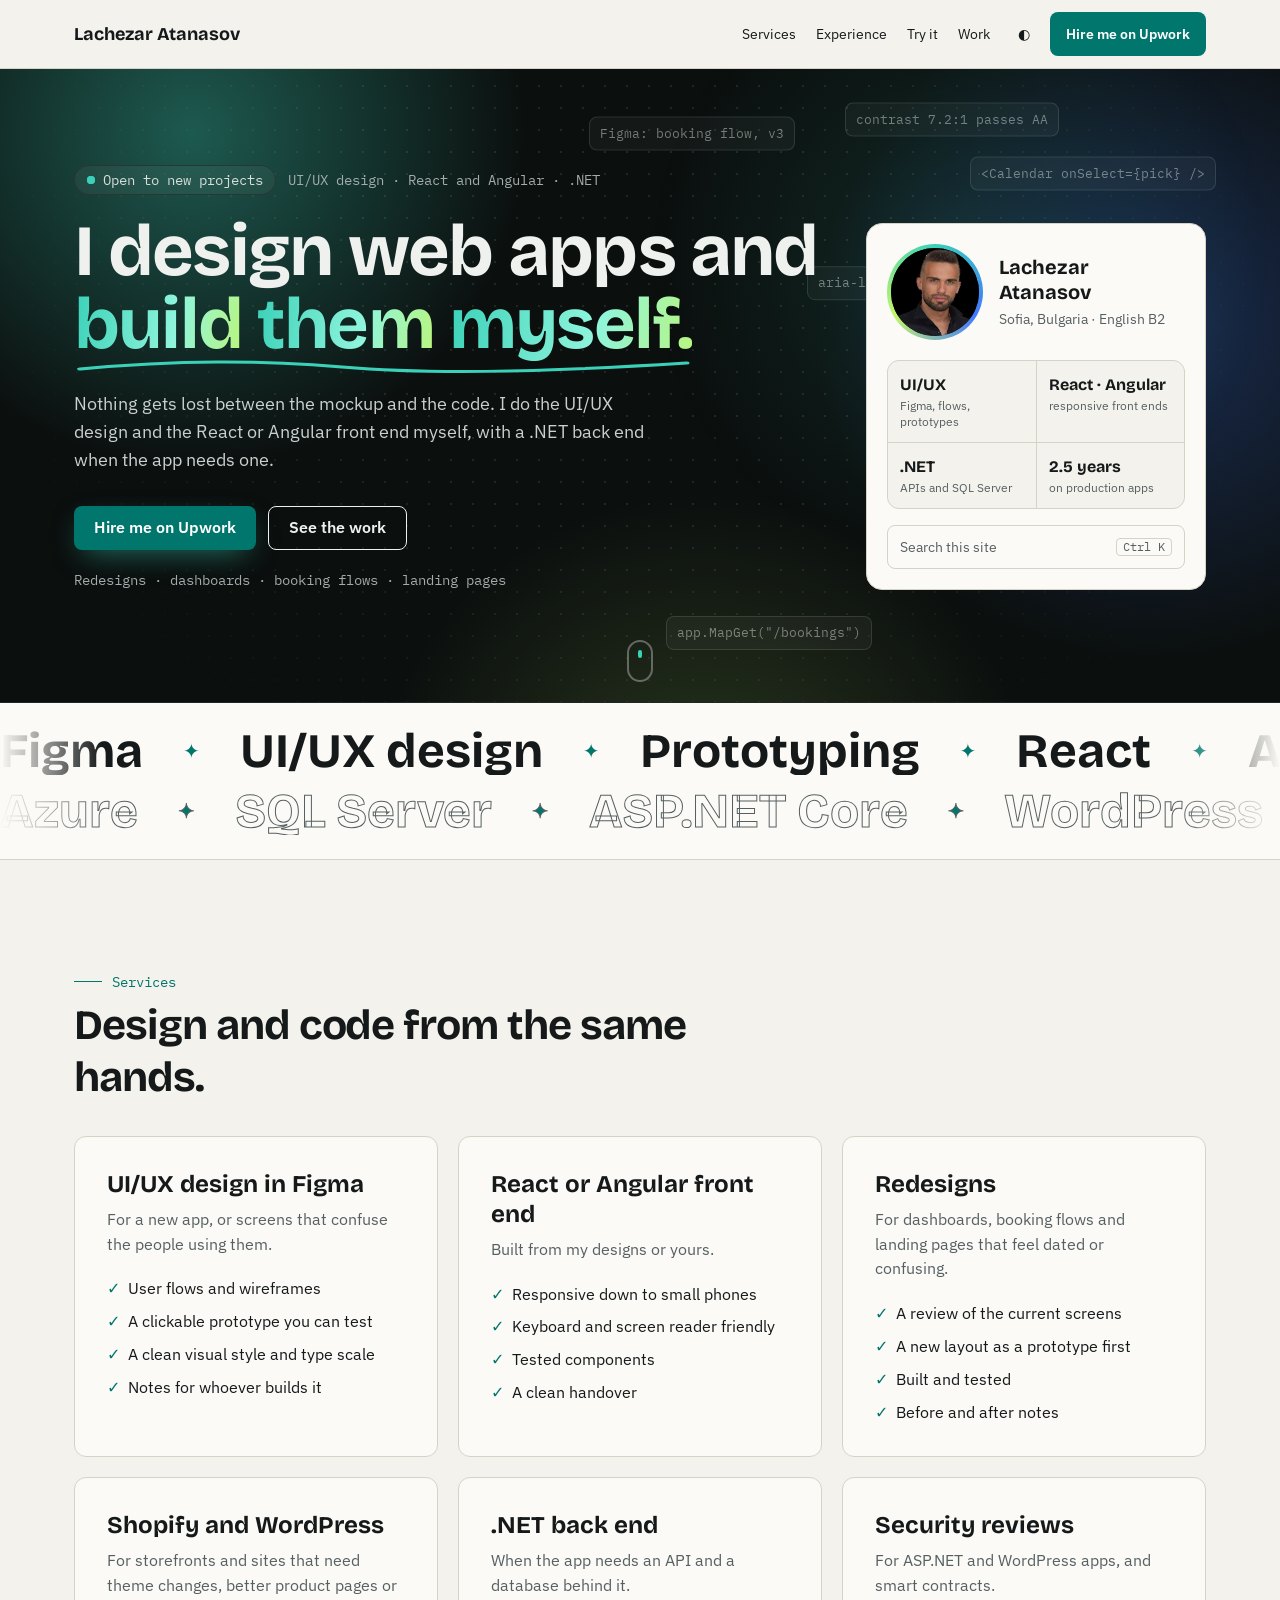
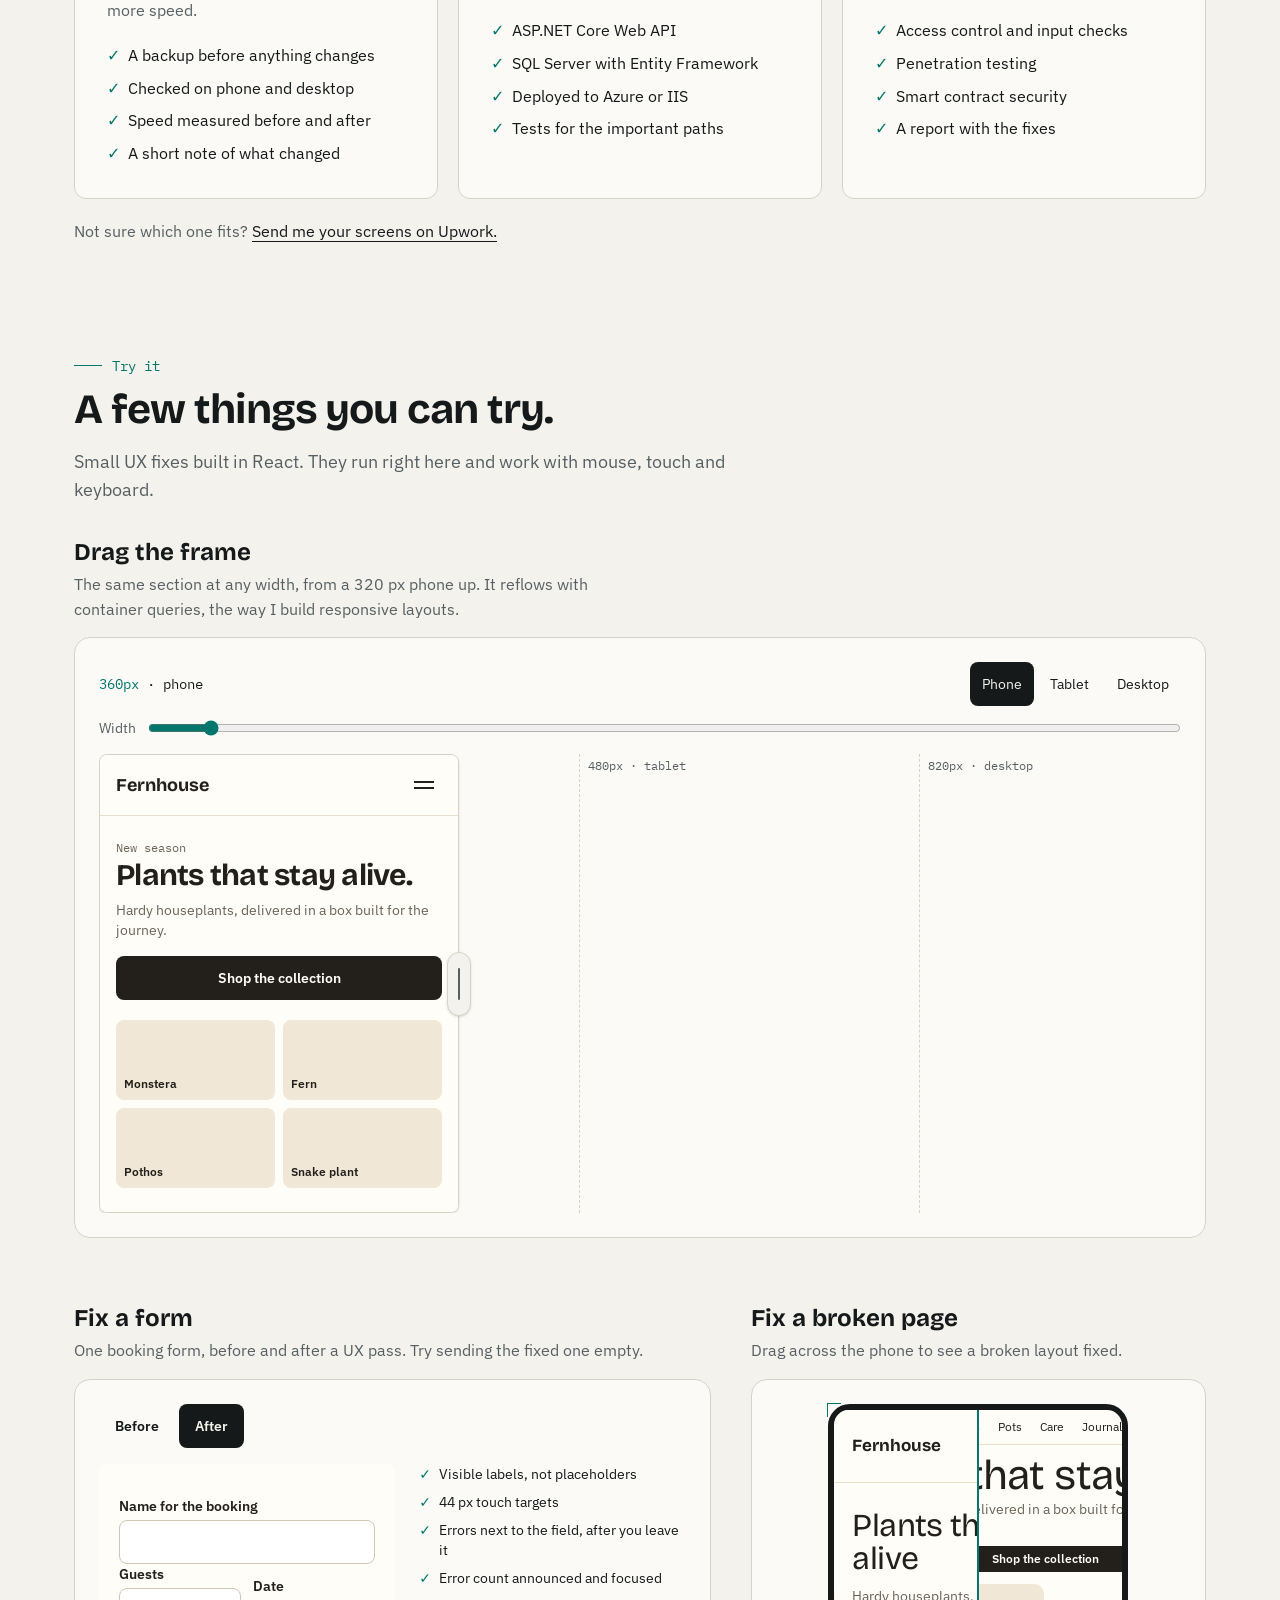
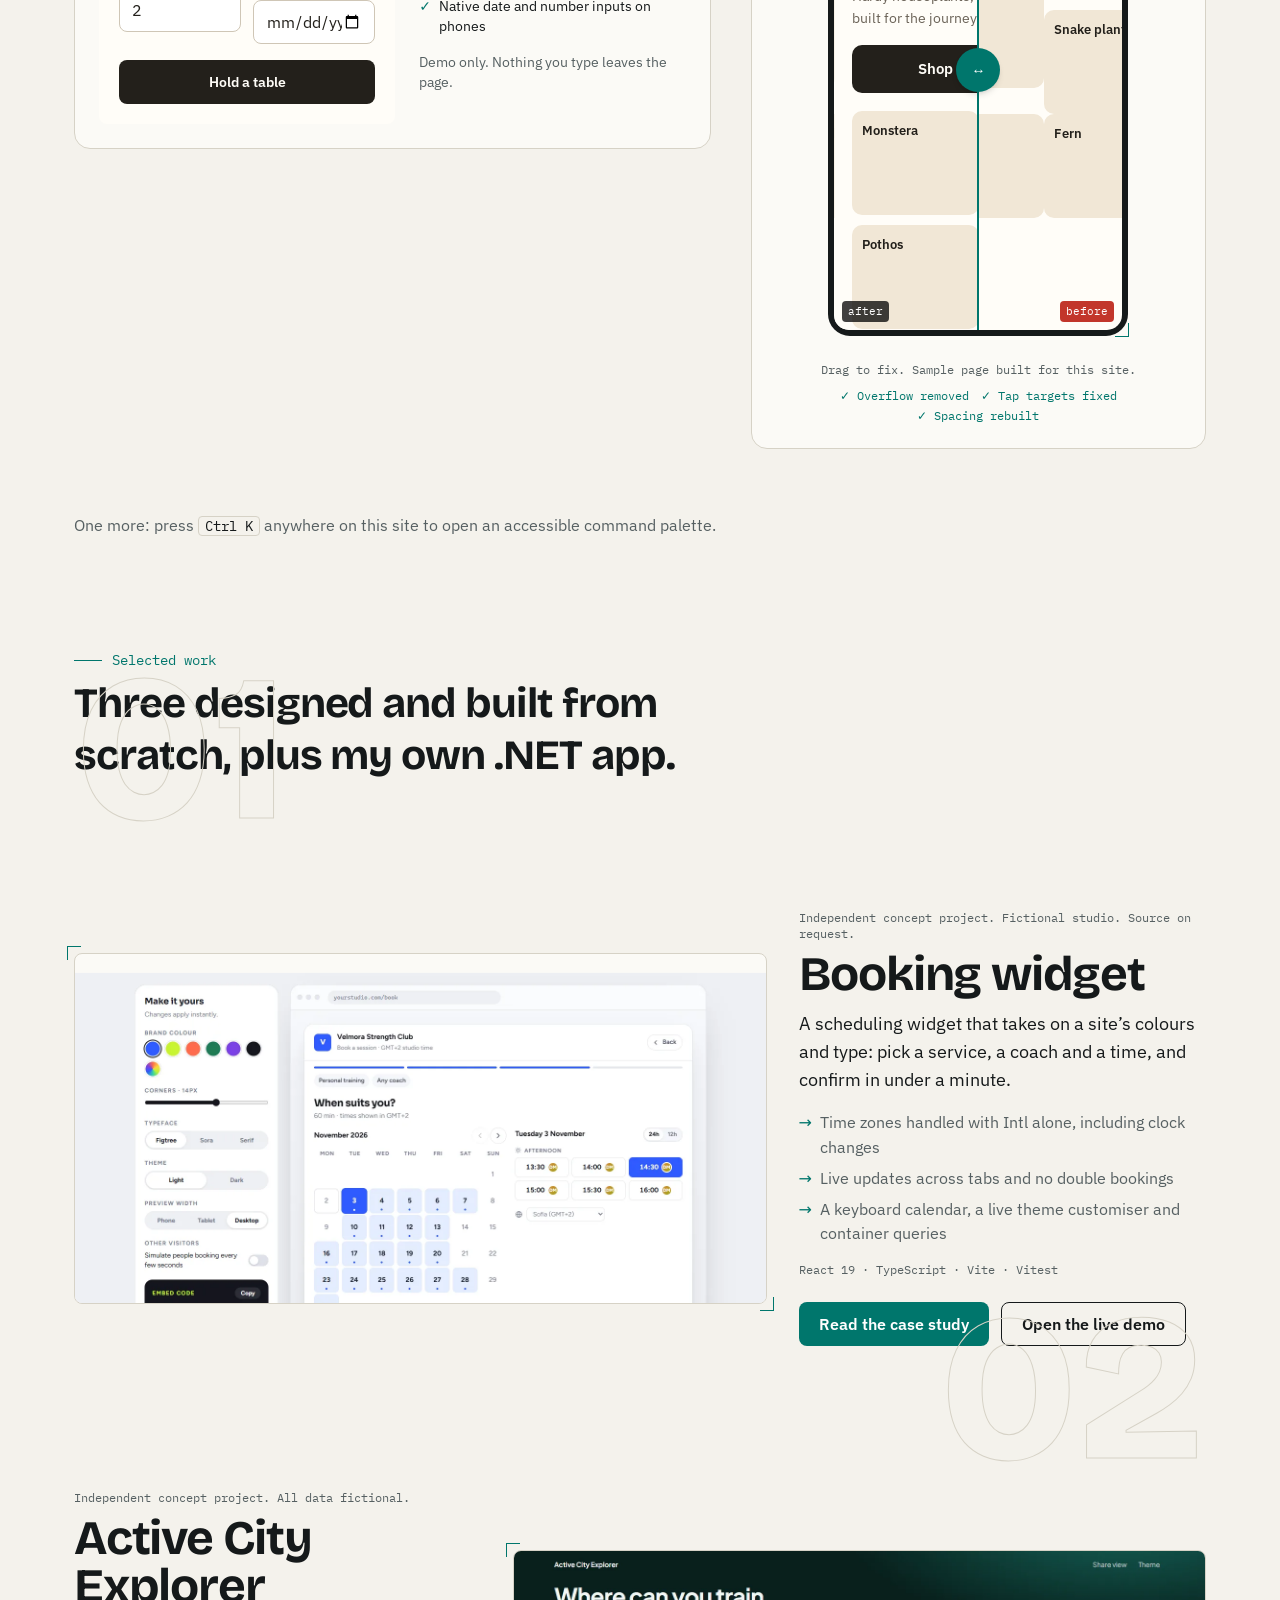
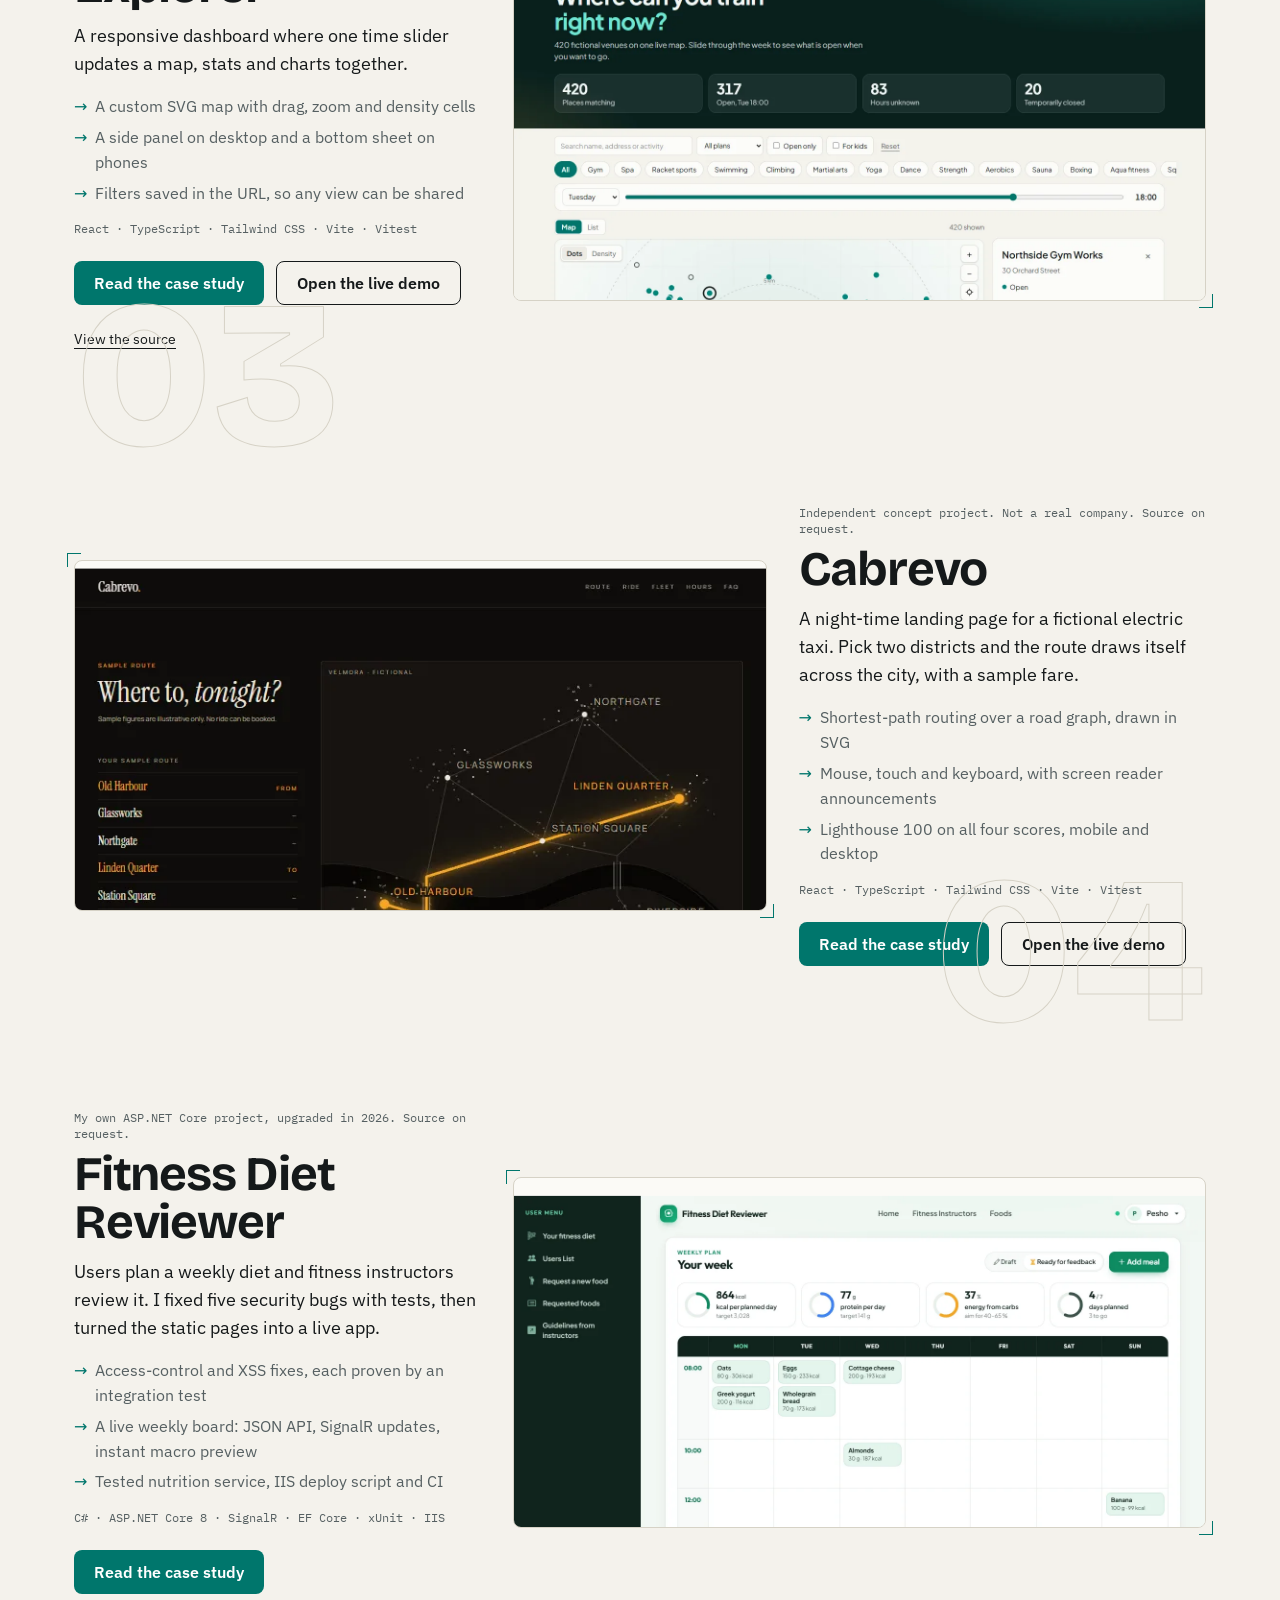
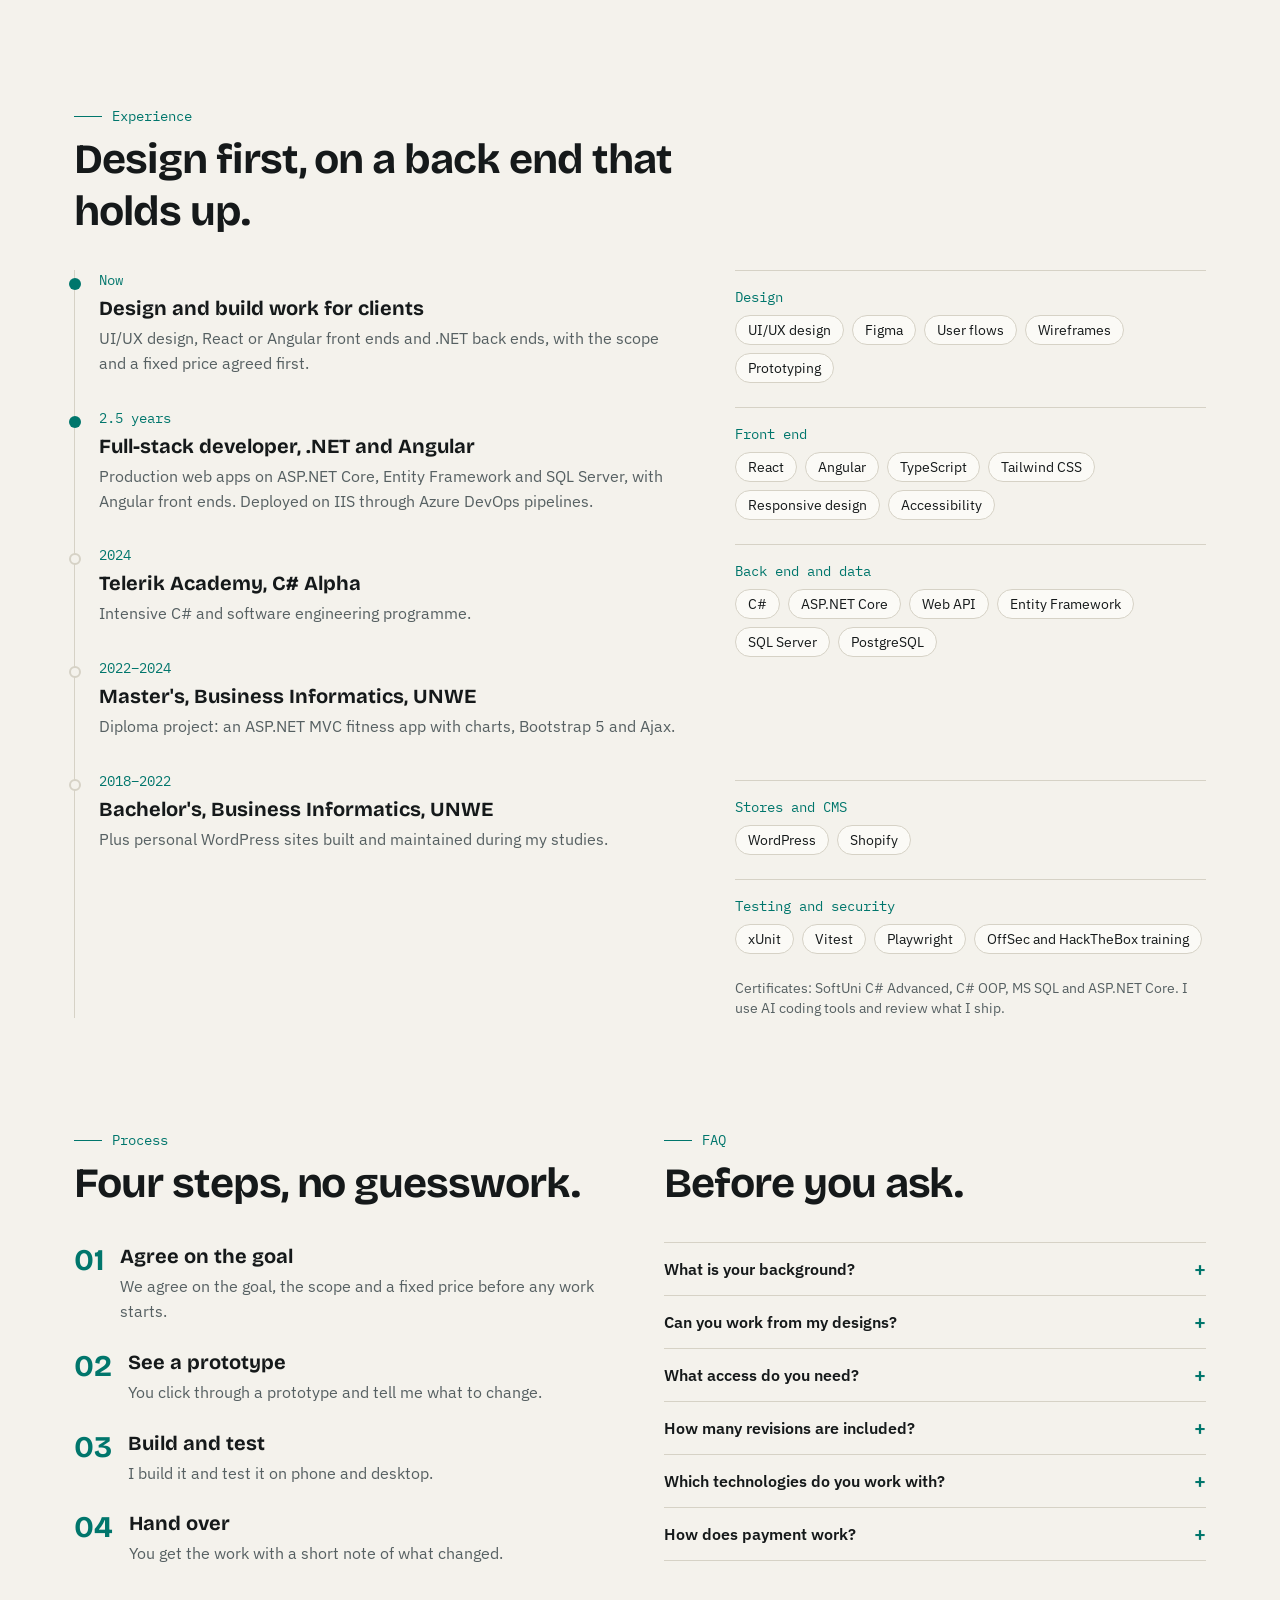
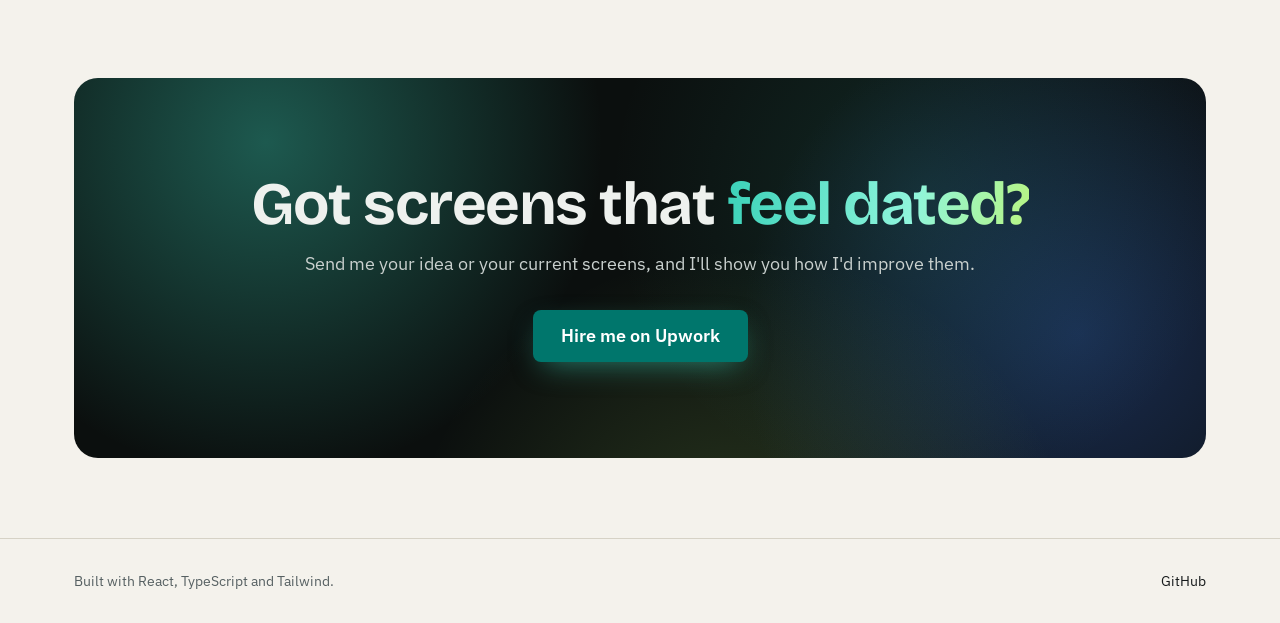
==== commit dae85676: "Publish the design-and-build version" ====
--- a/index.html
+++ b/index.html
@@ -5,12 +5,12 @@
     <meta name="viewport" content="width=device-width, initial-scale=1.0" />
     <meta name="theme-color" content="#f4f2ec" />
     <link rel="icon" href="/favicon.svg" type="image/svg+xml" />
-    <title>Lachezar Atanasov | Full-stack .NET Developer</title>
-    <meta name="description" content="Full-stack .NET developer: 2.5 years on production ASP.NET Core apps with SQL Server, IIS and Azure DevOps. .NET fixes, IIS deploys and WordPress work at a fixed price." />
+    <title>Lachezar Atanasov | I design and build web apps</title>
+    <meta name="description" content="UI/UX design and the React or Angular front end from one person, with a .NET back end when the app needs one. Redesigns, dashboards, booking flows and landing pages." />
     <link rel="canonical" href="https://lachezar-atanasov.github.io/" />
     <meta property="og:type" content="website" />
-    <meta property="og:title" content="Lachezar Atanasov | Full-stack .NET Developer" />
-    <meta property="og:description" content="Full-stack .NET developer: 2.5 years on production ASP.NET Core apps with SQL Server, IIS and Azure DevOps. .NET fixes, IIS deploys and WordPress work at a fixed price." />
+    <meta property="og:title" content="Lachezar Atanasov | I design and build web apps" />
+    <meta property="og:description" content="UI/UX design and the React or Angular front end from one person, with a .NET back end when the app needs one. Redesigns, dashboards, booking flows and landing pages." />
     <meta property="og:url" content="https://lachezar-atanasov.github.io/" />
     <meta property="og:image" content="https://lachezar-atanasov.github.io/images/explorer-desktop.webp" />
     <script>
@@ -20,11 +20,11 @@
         if (saved) document.documentElement.dataset.theme = saved;
       } catch {}
     </script>
-    <script type="module" crossorigin src="/assets/index-z3y3CU0a.js"></script>
+    <script type="module" crossorigin src="/assets/index-C8OFDPeB.js"></script>
     <link rel="stylesheet" crossorigin href="/assets/index-B-e2Iupa.css">
   </head>
   <body>
-    <div id="root"><link rel="preload" as="image" href="/images/lachezar.jpg"/><div aria-hidden="true" class="scroll-bar"></div><header class="sticky top-0 z-20 border-b border-line bg-paper/95 backdrop-blur-sm"><div class="mx-auto flex h-[68px] max-w-[1180px] items-center justify-between gap-3 px-4 sm:px-6"><a href="/" class="flex min-h-11 items-center whitespace-nowrap font-display text-lg font-bold text-ink no-underline">Lachezar Atanasov</a><nav aria-label="Main" class="flex items-center gap-1 text-sm"><a class="hidden min-h-11 items-center px-2 text-ink no-underline hover:text-accent sm:inline-flex" href="#services">Services</a><a class="hidden min-h-11 items-center px-2 text-ink no-underline hover:text-accent sm:inline-flex" href="#experience">Experience</a><a class="hidden min-h-11 items-center px-2 text-ink no-underline hover:text-accent sm:inline-flex" href="#demos">Side projects</a><a class="hidden min-h-11 items-center px-2 text-ink no-underline hover:text-accent sm:inline-flex" href="#work">Work</a><button type="button" aria-label="Switch colour theme" class="flex h-11 w-11 items-center justify-center rounded-lg text-ink hover:bg-raised">◐</button><a href="https://www.upwork.com/freelancers/~01a9d70792acf01cc1" target="_blank" rel="noopener noreferrer" class="inline-flex min-h-11 items-center justify-center rounded-lg px-5 font-semibold no-underline bg-accent text-on-accent hover:opacity-90 whitespace-nowrap !px-3 text-sm sm:!px-4"><span class="sm:hidden">Hire me</span><span class="hidden sm:inline">Hire me on Upwork</span></a></nav></div></header><main><div class="hero-band" data-spot="true"><div aria-hidden="true" class="hero-deco"><div class="hero-dots" data-parallax="140"></div><div class="aurora"><span></span><span></span><span></span></div><div class="absolute hidden lg:block" style="top:7%;left:46%" data-parallax="50"><span class="chip" style="--i:0">app.MapGet(&quot;/orders/{id}&quot;)</span></div><div class="absolute hidden lg:block" style="top:12%;right:5%" data-parallax="160"><span class="chip" style="--i:1">dotnet ef database update</span></div><div class="absolute hidden lg:block" style="top:30%;right:24%" data-parallax="100"><span class="chip" style="--i:2">&lt;rewrite&gt; to HTTPS</span></div><div class="absolute hidden lg:block" style="bottom:9%;left:52%" data-parallax="70"><span class="chip" style="--i:3">CREATE INDEX IX_Orders_CustomerId</span></div><div class="absolute hidden lg:block" style="top:4%;left:66%" data-parallax="120"><span class="chip" style="--i:4">xUnit: all tests passed</span></div></div><section class="relative mx-auto grid max-w-[1180px] items-end gap-10 px-4 pt-12 pb-16 sm:px-6 lg:grid-cols-[minmax(0,1fr)_340px] lg:pt-24 lg:pb-28"><div><p class="intro m-0 flex flex-wrap items-center gap-x-3 gap-y-1 font-mono text-sm text-[#a3acaa]"><span class="inline-flex items-center gap-2 rounded-full border border-[#2d3533] bg-white/5 px-3 py-1 text-[#d7dedb]"><span aria-hidden="true" class="pulse-dot"></span> Open to new projects</span>Full-stack .NET developer · WordPress</p><h1 class="m-0 mt-5 font-display text-[2.7rem] font-bold leading-[1.02] tracking-tight text-[#eef1ee] sm:text-7xl"><span class="word " style="--i:0">C#</span> <span class="word " style="--i:1">backends</span> <span class="word " style="--i:2">and</span> <span class="word " style="--i:3">IIS</span> <span class="word " style="--i:4">deploys</span> <span class="word " style="--i:5">that</span> <span class="relative inline-block whitespace-nowrap"><span class="word shimmer" style="--i:6">keep</span> <span class="word shimmer" style="--i:7">running.</span><svg aria-hidden="true" viewBox="0 0 300 16" preserveAspectRatio="none" class="squiggle absolute -bottom-2 left-0 h-3 w-full sm:-bottom-3 sm:h-4"><path d="M3 11 C 50 2, 90 2, 130 9 S 220 15, 297 5" pathLength="1" fill="none" stroke="#3ad1b8" stroke-width="3" stroke-linecap="round"></path></svg></span></h1><p class="intro m-0 mt-7 max-w-xl text-lg text-[#c9d0ce]" style="--i:2">2.5 years on production .NET apps: ASP.NET Core APIs, Entity Framework, SQL Server and IIS, shipped through Azure DevOps. I also build and fix WordPress sites. Small, clear jobs at a fixed price.</p><div class="intro mt-8 flex flex-wrap gap-3" style="--i:3"><span data-magnetic="true" class="magnetic inline-flex"><a href="https://www.upwork.com/freelancers/~01a9d70792acf01cc1" target="_blank" rel="noopener noreferrer" class="inline-flex min-h-11 items-center justify-center rounded-lg px-5 font-semibold no-underline bg-accent text-on-accent hover:opacity-90 glow-button">Hire me on Upwork</a></span><span data-magnetic="true" class="magnetic inline-flex"><a href="#services" class="inline-flex min-h-11 items-center justify-center rounded-lg px-5 font-semibold no-underline border border-[#eef1ee] text-[#eef1ee] hover:bg-white/10">See the services</a></span></div><p class="intro m-0 mt-5 font-mono text-sm text-[#a3acaa]" style="--i:4">WordPress from $40 · .NET fixes from $60 · Paid through Upwork</p></div><div data-tilt="10" class="tilt"><aside aria-label="About me in short" class="hero-card glare rounded-2xl border border-line bg-surface p-5"><div class="flex items-center gap-4"><span class="photo-ring relative grid h-24 w-24 shrink-0 place-items-center rounded-full"><img src="/images/lachezar.jpg" width="96" height="96" alt="Lachezar Atanasov" class="relative h-[88px] w-[88px] rounded-full bg-ink object-cover object-top"/></span><div><p class="m-0 font-display text-xl font-bold leading-tight">Lachezar Atanasov</p><p class="m-0 mt-1 text-sm text-muted">Sofia, Bulgaria · English B2</p></div></div><dl class="m-0 mt-5 grid grid-cols-2 gap-px overflow-hidden rounded-xl border border-line bg-line"><div class="bg-paper p-3"><dt class="font-display font-bold">2.5 years</dt><dd class="m-0 text-xs text-muted">.NET in production</dd></div><div class="bg-paper p-3"><dt class="font-display font-bold">ASP.NET Core</dt><dd class="m-0 text-xs text-muted">Web API, EF Core</dd></div><div class="bg-paper p-3"><dt class="font-display font-bold">SQL Server</dt><dd class="m-0 text-xs text-muted">and PostgreSQL</dd></div><div class="bg-paper p-3"><dt class="font-display font-bold">IIS · DevOps</dt><dd class="m-0 text-xs text-muted">deploys and CI/CD</dd></div></dl><button type="button" class="mt-4 flex min-h-11 w-full items-center justify-between rounded-lg border border-line px-3 text-sm text-muted hover:bg-raised">Search this site <kbd class="rounded border border-line px-1.5 font-mono text-xs">Ctrl K</kbd></button></aside></div></section><a href="#services" aria-label="Scroll to the services" class="scroll-cue absolute bottom-5 left-1/2 hidden -translate-x-1/2 lg:block"><span></span></a></div><div class="space-y-3 overflow-hidden border-b border-line bg-surface py-6" aria-label="Tools I work with"><div class="marquee"><ul class="marquee-track m-0 list-none p-0"><li class="flex items-center gap-10 font-display text-3xl font-bold whitespace-nowrap sm:text-5xl ">C#<span aria-hidden="true" class="text-xl text-accent">✦</span></li><li class="flex items-center gap-10 font-display text-3xl font-bold whitespace-nowrap sm:text-5xl ">.NET<span aria-hidden="true" class="text-xl text-accent">✦</span></li><li class="flex items-center gap-10 font-display text-3xl font-bold whitespace-nowrap sm:text-5xl ">ASP.NET Core<span aria-hidden="true" class="text-xl text-accent">✦</span></li><li class="flex items-center gap-10 font-display text-3xl font-bold whitespace-nowrap sm:text-5xl ">Web API<span aria-hidden="true" class="text-xl text-accent">✦</span></li><li class="flex items-center gap-10 font-display text-3xl font-bold whitespace-nowrap sm:text-5xl ">Entity Framework<span aria-hidden="true" class="text-xl text-accent">✦</span></li><li class="flex items-center gap-10 font-display text-3xl font-bold whitespace-nowrap sm:text-5xl ">SQL Server<span aria-hidden="true" class="text-xl text-accent">✦</span></li><li class="flex items-center gap-10 font-display text-3xl font-bold whitespace-nowrap sm:text-5xl ">PostgreSQL<span aria-hidden="true" class="text-xl text-accent">✦</span></li><li class="flex items-center gap-10 font-display text-3xl font-bold whitespace-nowrap sm:text-5xl ">IIS<span aria-hidden="true" class="text-xl text-accent">✦</span></li><li class="flex items-center gap-10 font-display text-3xl font-bold whitespace-nowrap sm:text-5xl ">Azure<span aria-hidden="true" class="text-xl text-accent">✦</span></li><li class="flex items-center gap-10 font-display text-3xl font-bold whitespace-nowrap sm:text-5xl ">Azure DevOps<span aria-hidden="true" class="text-xl text-accent">✦</span></li><li class="flex items-center gap-10 font-display text-3xl font-bold whitespace-nowrap sm:text-5xl ">CI/CD<span aria-hidden="true" class="text-xl text-accent">✦</span></li><li class="flex items-center gap-10 font-display text-3xl font-bold whitespace-nowrap sm:text-5xl ">xUnit<span aria-hidden="true" class="text-xl text-accent">✦</span></li><li class="flex items-center gap-10 font-display text-3xl font-bold whitespace-nowrap sm:text-5xl ">Git<span aria-hidden="true" class="text-xl text-accent">✦</span></li><li class="flex items-center gap-10 font-display text-3xl font-bold whitespace-nowrap sm:text-5xl ">WordPress<span aria-hidden="true" class="text-xl text-accent">✦</span></li><li class="flex items-center gap-10 font-display text-3xl font-bold whitespace-nowrap sm:text-5xl ">React<span aria-hidden="true" class="text-xl text-accent">✦</span></li></ul><ul aria-hidden="true" class="marquee-track m-0 list-none p-0"><li class="flex items-center gap-10 font-display text-3xl font-bold whitespace-nowrap sm:text-5xl ">C#<span aria-hidden="true" class="text-xl text-accent">✦</span></li><li class="flex items-center gap-10 font-display text-3xl font-bold whitespace-nowrap sm:text-5xl ">.NET<span aria-hidden="true" class="text-xl text-accent">✦</span></li><li class="flex items-center gap-10 font-display text-3xl font-bold whitespace-nowrap sm:text-5xl ">ASP.NET Core<span aria-hidden="true" class="text-xl text-accent">✦</span></li><li class="flex items-center gap-10 font-display text-3xl font-bold whitespace-nowrap sm:text-5xl ">Web API<span aria-hidden="true" class="text-xl text-accent">✦</span></li><li class="flex items-center gap-10 font-display text-3xl font-bold whitespace-nowrap sm:text-5xl ">Entity Framework<span aria-hidden="true" class="text-xl text-accent">✦</span></li><li class="flex items-center gap-10 font-display text-3xl font-bold whitespace-nowrap sm:text-5xl ">SQL Server<span aria-hidden="true" class="text-xl text-accent">✦</span></li><li class="flex items-center gap-10 font-display text-3xl font-bold whitespace-nowrap sm:text-5xl ">PostgreSQL<span aria-hidden="true" class="text-xl text-accent">✦</span></li><li class="flex items-center gap-10 font-display text-3xl font-bold whitespace-nowrap sm:text-5xl ">IIS<span aria-hidden="true" class="text-xl text-accent">✦</span></li><li class="flex items-center gap-10 font-display text-3xl font-bold whitespace-nowrap sm:text-5xl ">Azure<span aria-hidden="true" class="text-xl text-accent">✦</span></li><li class="flex items-center gap-10 font-display text-3xl font-bold whitespace-nowrap sm:text-5xl ">Azure DevOps<span aria-hidden="true" class="text-xl text-accent">✦</span></li><li class="flex items-center gap-10 font-display text-3xl font-bold whitespace-nowrap sm:text-5xl ">CI/CD<span aria-hidden="true" class="text-xl text-accent">✦</span></li><li class="flex items-center gap-10 font-display text-3xl font-bold whitespace-nowrap sm:text-5xl ">xUnit<span aria-hidden="true" class="text-xl text-accent">✦</span></li><li class="flex items-center gap-10 font-display text-3xl font-bold whitespace-nowrap sm:text-5xl ">Git<span aria-hidden="true" class="text-xl text-accent">✦</span></li><li class="flex items-center gap-10 font-display text-3xl font-bold whitespace-nowrap sm:text-5xl ">WordPress<span aria-hidden="true" class="text-xl text-accent">✦</span></li><li class="flex items-center gap-10 font-display text-3xl font-bold whitespace-nowrap sm:text-5xl ">React<span aria-hidden="true" class="text-xl text-accent">✦</span></li></ul></div><div class="marquee" data-reverse="true"><ul aria-hidden="true" class="marquee-track m-0 list-none p-0"><li class="flex items-center gap-10 font-display text-3xl font-bold whitespace-nowrap sm:text-5xl text-outline">React<span aria-hidden="true" class="text-xl text-accent">✦</span></li><li class="flex items-center gap-10 font-display text-3xl font-bold whitespace-nowrap sm:text-5xl text-outline">WordPress<span aria-hidden="true" class="text-xl text-accent">✦</span></li><li class="flex items-center gap-10 font-display text-3xl font-bold whitespace-nowrap sm:text-5xl text-outline">Git<span aria-hidden="true" class="text-xl text-accent">✦</span></li><li class="flex items-center gap-10 font-display text-3xl font-bold whitespace-nowrap sm:text-5xl text-outline">xUnit<span aria-hidden="true" class="text-xl text-accent">✦</span></li><li class="flex items-center gap-10 font-display text-3xl font-bold whitespace-nowrap sm:text-5xl text-outline">CI/CD<span aria-hidden="true" class="text-xl text-accent">✦</span></li><li class="flex items-center gap-10 font-display text-3xl font-bold whitespace-nowrap sm:text-5xl text-outline">Azure DevOps<span aria-hidden="true" class="text-xl text-accent">✦</span></li><li class="flex items-center gap-10 font-display text-3xl font-bold whitespace-nowrap sm:text-5xl text-outline">Azure<span aria-hidden="true" class="text-xl text-accent">✦</span></li><li class="flex items-center gap-10 font-display text-3xl font-bold whitespace-nowrap sm:text-5xl text-outline">IIS<span aria-hidden="true" class="text-xl text-accent">✦</span></li><li class="flex items-center gap-10 font-display text-3xl font-bold whitespace-nowrap sm:text-5xl text-outline">PostgreSQL<span aria-hidden="true" class="text-xl text-accent">✦</span></li><li class="flex items-center gap-10 font-display text-3xl font-bold whitespace-nowrap sm:text-5xl text-outline">SQL Server<span aria-hidden="true" class="text-xl text-accent">✦</span></li><li class="flex items-center gap-10 font-display text-3xl font-bold whitespace-nowrap sm:text-5xl text-outline">Entity Framework<span aria-hidden="true" class="text-xl text-accent">✦</span></li><li class="flex items-center gap-10 font-display text-3xl font-bold whitespace-nowrap sm:text-5xl text-outline">Web API<span aria-hidden="true" class="text-xl text-accent">✦</span></li><li class="flex items-center gap-10 font-display text-3xl font-bold whitespace-nowrap sm:text-5xl text-outline">ASP.NET Core<span aria-hidden="true" class="text-xl text-accent">✦</span></li><li class="flex items-center gap-10 font-display text-3xl font-bold whitespace-nowrap sm:text-5xl text-outline">.NET<span aria-hidden="true" class="text-xl text-accent">✦</span></li><li class="flex items-center gap-10 font-display text-3xl font-bold whitespace-nowrap sm:text-5xl text-outline">C#<span aria-hidden="true" class="text-xl text-accent">✦</span></li></ul><ul aria-hidden="true" class="marquee-track m-0 list-none p-0"><li class="flex items-center gap-10 font-display text-3xl font-bold whitespace-nowrap sm:text-5xl text-outline">React<span aria-hidden="true" class="text-xl text-accent">✦</span></li><li class="flex items-center gap-10 font-display text-3xl font-bold whitespace-nowrap sm:text-5xl text-outline">WordPress<span aria-hidden="true" class="text-xl text-accent">✦</span></li><li class="flex items-center gap-10 font-display text-3xl font-bold whitespace-nowrap sm:text-5xl text-outline">Git<span aria-hidden="true" class="text-xl text-accent">✦</span></li><li class="flex items-center gap-10 font-display text-3xl font-bold whitespace-nowrap sm:text-5xl text-outline">xUnit<span aria-hidden="true" class="text-xl text-accent">✦</span></li><li class="flex items-center gap-10 font-display text-3xl font-bold whitespace-nowrap sm:text-5xl text-outline">CI/CD<span aria-hidden="true" class="text-xl text-accent">✦</span></li><li class="flex items-center gap-10 font-display text-3xl font-bold whitespace-nowrap sm:text-5xl text-outline">Azure DevOps<span aria-hidden="true" class="text-xl text-accent">✦</span></li><li class="flex items-center gap-10 font-display text-3xl font-bold whitespace-nowrap sm:text-5xl text-outline">Azure<span aria-hidden="true" class="text-xl text-accent">✦</span></li><li class="flex items-center gap-10 font-display text-3xl font-bold whitespace-nowrap sm:text-5xl text-outline">IIS<span aria-hidden="true" class="text-xl text-accent">✦</span></li><li class="flex items-center gap-10 font-display text-3xl font-bold whitespace-nowrap sm:text-5xl text-outline">PostgreSQL<span aria-hidden="true" class="text-xl text-accent">✦</span></li><li class="flex items-center gap-10 font-display text-3xl font-bold whitespace-nowrap sm:text-5xl text-outline">SQL Server<span aria-hidden="true" class="text-xl text-accent">✦</span></li><li class="flex items-center gap-10 font-display text-3xl font-bold whitespace-nowrap sm:text-5xl text-outline">Entity Framework<span aria-hidden="true" class="text-xl text-accent">✦</span></li><li class="flex items-center gap-10 font-display text-3xl font-bold whitespace-nowrap sm:text-5xl text-outline">Web API<span aria-hidden="true" class="text-xl text-accent">✦</span></li><li class="flex items-center gap-10 font-display text-3xl font-bold whitespace-nowrap sm:text-5xl text-outline">ASP.NET Core<span aria-hidden="true" class="text-xl text-accent">✦</span></li><li class="flex items-center gap-10 font-display text-3xl font-bold whitespace-nowrap sm:text-5xl text-outline">.NET<span aria-hidden="true" class="text-xl text-accent">✦</span></li><li class="flex items-center gap-10 font-display text-3xl font-bold whitespace-nowrap sm:text-5xl text-outline">C#<span aria-hidden="true" class="text-xl text-accent">✦</span></li></ul></div></div><section id="services" class="mx-auto max-w-[1180px] px-4 pt-20 sm:px-6 sm:pt-28"><div class="mb-8 max-w-2xl" data-reveal="true"><p class="label-line m-0 font-mono text-sm text-accent">Services</p><h2 class="m-0 mt-2 font-display text-3xl font-bold leading-tight tracking-tight sm:text-[2.6rem]">Three small, clear ways to start.</h2></div><div class="grid gap-5 md:grid-cols-2 lg:grid-cols-3"><article data-reveal="true" style="--d:0ms"><div data-spot="true" class="spot-card h-full rounded-xl border border-line bg-surface p-6 sm:p-8"><h3 class="m-0 font-display text-2xl font-bold leading-tight">.NET and SQL fixes</h3><p class="m-0 mt-2 text-muted">For an ASP.NET app that throws, returns the wrong data or needs one small change.</p><p class="m-0 mt-5 font-display text-5xl font-bold">from <span class="text-accent">$60</span></p><ul class="m-0 mt-5 list-none space-y-2 p-0"><li class="flex gap-2"><span aria-hidden="true" class="text-accent">✓</span>One bug, endpoint or query</li><li class="flex gap-2"><span aria-hidden="true" class="text-accent">✓</span>Reproduced first, then fixed</li><li class="flex gap-2"><span aria-hidden="true" class="text-accent">✓</span>A test that proves the fix where the project has tests</li><li class="flex gap-2"><span aria-hidden="true" class="text-accent">✓</span>A short note of the cause and the change</li></ul></div></article><article data-reveal="true" style="--d:120ms"><div data-spot="true" class="spot-card h-full rounded-xl border border-line bg-surface p-6 sm:p-8"><h3 class="m-0 font-display text-2xl font-bold leading-tight">IIS deploy or server fix</h3><p class="m-0 mt-2 text-muted">For a .NET app that will not start, or has to go live on Windows Server.</p><p class="m-0 mt-5 font-display text-5xl font-bold">from <span class="text-accent">$70</span></p><ul class="m-0 mt-5 list-none space-y-2 p-0"><li class="flex gap-2"><span aria-hidden="true" class="text-accent">✓</span>Site, app pool and bindings set up</li><li class="flex gap-2"><span aria-hidden="true" class="text-accent">✓</span>HTTPS certificate and web.config rewrites</li><li class="flex gap-2"><span aria-hidden="true" class="text-accent">✓</span>Startup errors traced through the logs</li><li class="flex gap-2"><span aria-hidden="true" class="text-accent">✓</span>A checklist of every setting changed</li></ul></div></article><article data-reveal="true" style="--d:240ms"><div data-spot="true" class="spot-card h-full rounded-xl border border-line bg-surface p-6 sm:p-8"><h3 class="m-0 font-display text-2xl font-bold leading-tight">WordPress fix or update</h3><p class="m-0 mt-2 text-muted">For a WordPress site with a broken page, a plugin conflict or overdue updates.</p><p class="m-0 mt-5 font-display text-5xl font-bold">from <span class="text-accent">$40</span></p><ul class="m-0 mt-5 list-none space-y-2 p-0"><li class="flex gap-2"><span aria-hidden="true" class="text-accent">✓</span>A backup before anything changes</li><li class="flex gap-2"><span aria-hidden="true" class="text-accent">✓</span>Up to 3 issues on one site</li><li class="flex gap-2"><span aria-hidden="true" class="text-accent">✓</span>Checked on phone and desktop</li><li class="flex gap-2"><span aria-hidden="true" class="text-accent">✓</span>A short note of what changed</li></ul></div></article></div><p class="m-0 mt-5 text-muted">Bigger project? <a href="https://www.upwork.com/freelancers/~01a9d70792acf01cc1" target="_blank" rel="noopener noreferrer" class="text-ink underline underline-offset-4">Tell me about it on Upwork.</a></p></section><section id="demos" class="mx-auto max-w-[1180px] px-4 pt-20 sm:px-6 sm:pt-28"><div class="mb-8 max-w-2xl" data-reveal="true"><p class="label-line m-0 font-mono text-sm text-accent">Side projects</p><h2 class="m-0 mt-2 font-display text-3xl font-bold leading-tight tracking-tight sm:text-[2.6rem]">A few things you can try.</h2><p class="m-0 mt-3 text-lg text-muted">Frontend experiments built in React. They run right here and work with mouse, touch and keyboard. My paid work is .NET and WordPress.</p></div><div class="space-y-16"><div data-reveal="true" class="min-w-0"><h3 class="m-0 font-display text-2xl font-bold">Drag the frame</h3><p class="m-0 mt-1 mb-4 max-w-xl text-muted">The same section at any width, from a 320 px phone up. It reflows with container queries, the way I build responsive layouts.</p><div class="rounded-2xl border border-line bg-surface p-4 sm:p-6"><div class="flex flex-wrap items-center justify-between gap-3"><p class="m-0 font-mono text-sm"><span class="text-accent">360<!-- -->px</span> · <!-- -->phone</p><div class="flex gap-1" role="group" aria-label="Preset widths"><button type="button" aria-pressed="true" class="min-h-11 rounded-lg px-3 text-sm text-ink hover:bg-raised aria-pressed:bg-ink aria-pressed:text-paper">Phone</button><button type="button" aria-pressed="false" class="min-h-11 rounded-lg px-3 text-sm text-ink hover:bg-raised aria-pressed:bg-ink aria-pressed:text-paper">Tablet</button><button type="button" aria-pressed="false" class="min-h-11 rounded-lg px-3 text-sm text-ink hover:bg-raised aria-pressed:bg-ink aria-pressed:text-paper">Desktop</button></div></div><label class="mt-3 flex items-center gap-3 text-sm text-muted"><span class="shrink-0">Width</span><input type="range" min="320" max="1180" class="w-full accent-[var(--accent)]" value="360"/></label><div class="relative mt-4 overflow-hidden pr-4"><div aria-hidden="true" class="absolute inset-y-0 border-l border-dashed border-line" style="left:480px"><span class="absolute top-1 left-2 font-mono text-xs whitespace-nowrap text-muted">480<!-- -->px · <!-- -->tablet</span></div><div aria-hidden="true" class="absolute inset-y-0 border-l border-dashed border-line" style="left:820px"><span class="absolute top-1 left-2 font-mono text-xs whitespace-nowrap text-muted">820<!-- -->px · <!-- -->desktop</span></div><div class="relative max-w-full" style="width:360px"><div class="overflow-hidden rounded-lg border border-line shadow-sm" aria-label="Sample section at 360 pixels wide" role="img"><div aria-hidden="true"><div class="@container bg-[#fffdf8] text-[#23201b]"><div class="flex items-center justify-between gap-3 border-b border-[#eadfcc] px-4 py-3 @[600px]:px-6"><span class="font-display text-lg font-bold">Fernhouse</span><span class="hidden gap-4 text-sm @[600px]:flex"><span>Plants</span><span>Care</span><span>Journal</span></span><span aria-hidden="true" class="grid h-9 w-9 place-content-center gap-1 @[600px]:hidden"><i class="block h-0.5 w-5 bg-current"></i><i class="block h-0.5 w-5 bg-current"></i></span></div><div class="grid gap-5 px-4 py-6 @[600px]:grid-cols-[1.2fr_1fr] @[600px]:items-center @[600px]:px-6 @[600px]:py-8"><div><p class="m-0 font-mono text-xs text-[#6b6358]">New season</p><p class="m-0 mt-1 font-display text-3xl font-bold leading-[1.05] tracking-tight @[600px]:text-4xl @[900px]:text-5xl">Plants that stay alive.</p><p class="m-0 mt-2 text-sm text-[#6b6358]">Hardy houseplants, delivered in a box built for the journey.</p><span class="mt-4 flex h-11 items-center justify-center rounded-lg bg-[#23201b] text-sm font-semibold text-[#fffdf8] @[600px]:inline-flex @[600px]:px-6">Shop the collection</span></div><div class="grid grid-cols-2 gap-2 @[900px]:grid-cols-3"><div class="flex h-20 items-end rounded-lg bg-[#f1e7d6] p-2 text-xs font-semibold @[900px]:h-24 ">Monstera</div><div class="flex h-20 items-end rounded-lg bg-[#f1e7d6] p-2 text-xs font-semibold @[900px]:h-24 ">Fern</div><div class="flex h-20 items-end rounded-lg bg-[#f1e7d6] p-2 text-xs font-semibold @[900px]:h-24 ">Pothos</div><div class="flex h-20 items-end rounded-lg bg-[#f1e7d6] p-2 text-xs font-semibold @[900px]:h-24 ">Snake plant</div><div class="flex h-20 items-end rounded-lg bg-[#f1e7d6] p-2 text-xs font-semibold @[900px]:h-24 hidden @[900px]:flex">Calathea</div><div class="flex h-20 items-end rounded-lg bg-[#f1e7d6] p-2 text-xs font-semibold @[900px]:h-24 hidden @[900px]:flex">Pilea</div></div></div></div></div></div><div aria-hidden="true" class="absolute -right-3 top-1/2 flex h-16 w-6 -translate-y-1/2 cursor-ew-resize touch-none items-center justify-center rounded-full border border-line bg-paper shadow-sm"><span class="h-8 w-0.5 rounded bg-muted"></span></div></div></div></div></div><div class="grid gap-16 lg:grid-cols-[minmax(0,1.4fr)_minmax(0,1fr)] lg:gap-10"><div data-reveal="true" class="min-w-0"><h3 class="m-0 font-display text-2xl font-bold">Fix a form</h3><p class="m-0 mt-1 mb-4 max-w-xl text-muted">One booking form, before and after a UX pass. Try sending the fixed one empty.</p><div class="rounded-2xl border border-line bg-surface p-4 sm:p-6"><div class="flex gap-1" role="group" aria-label="Show version"><button type="button" aria-pressed="false" class="min-h-11 rounded-lg px-4 text-sm font-semibold text-ink hover:bg-raised aria-pressed:bg-ink aria-pressed:text-paper">Before</button><button type="button" aria-pressed="true" class="min-h-11 rounded-lg px-4 text-sm font-semibold text-ink hover:bg-raised aria-pressed:bg-ink aria-pressed:text-paper">After</button></div><div class="mt-4 grid gap-6 md:grid-cols-[minmax(0,1fr)_minmax(0,0.9fr)] md:items-start"><div class="rounded-lg bg-[#fffdf8] p-5 text-[#23201b]"><form noValidate="" class="sample-form" aria-label="Booking form, after"><div tabindex="-1" aria-live="polite" class="outline-none"></div><div class="mt-3 first:mt-0"><label for="_R_6r93_-name" class="block text-sm font-semibold">Name for the booking</label><input id="_R_6r93_-name" aria-invalid="false" class="mt-1 h-11 w-full rounded-lg border bg-white px-3 text-base text-[#23201b] border-[#cfc6b6]" autoComplete="name" value=""/></div><div class="grid grid-cols-2 gap-3"><div class="mt-3 first:mt-0"><label for="_R_6r93_-guests" class="block text-sm font-semibold">Guests</label><input id="_R_6r93_-guests" aria-invalid="false" class="mt-1 h-11 w-full rounded-lg border bg-white px-3 text-base text-[#23201b] border-[#cfc6b6]" type="number" inputMode="numeric" min="1" max="8" value="2"/></div><div class="mt-3 first:mt-0"><label for="_R_6r93_-date" class="block text-sm font-semibold">Date</label><input id="_R_6r93_-date" aria-invalid="false" class="mt-1 h-11 w-full rounded-lg border bg-white px-3 text-base text-[#23201b] border-[#cfc6b6]" type="date" value=""/></div></div><button type="submit" class="mt-4 min-h-11 w-full rounded-lg bg-[#23201b] text-sm font-semibold text-[#fffdf8]">Hold a table</button></form></div><ul class="m-0 list-none space-y-2 p-0 text-sm"><li class="flex gap-2"><span aria-hidden="true" class="text-accent">✓</span><span class="">Visible labels, not placeholders</span></li><li class="flex gap-2"><span aria-hidden="true" class="text-accent">✓</span><span class="">44 px touch targets</span></li><li class="flex gap-2"><span aria-hidden="true" class="text-accent">✓</span><span class="">Errors next to the field, after you leave it</span></li><li class="flex gap-2"><span aria-hidden="true" class="text-accent">✓</span><span class="">Error count announced and focused</span></li><li class="flex gap-2"><span aria-hidden="true" class="text-accent">✓</span><span class="">Native date and number inputs on phones</span></li><li class="pt-2 text-muted">Demo only. Nothing you type leaves the page.</li></ul></div></div></div><div data-reveal="true" class="min-w-0"><h3 class="m-0 font-display text-2xl font-bold">Fix a broken page</h3><p class="m-0 mt-1 mb-4 max-w-xl text-muted">Drag across the phone to see a broken layout fixed.</p><div class="flex justify-center rounded-2xl border border-line bg-surface p-6"><figure class="m-0 w-full max-w-[340px]"><div class="ba measured relative left-1/2 w-[300px] -translate-x-1/2 select-none rounded-[22px] border-[6px] border-ink bg-ink"><div class="relative h-[520px] w-full overflow-hidden rounded-[15px]"><div class="sample broken" aria-hidden="true"><div class="sample-nav"><span class="sample-logo">Fernhouse</span><span>Plants</span><span>Pots</span><span>Care</span><span>Journal</span></div><div class="sample-hero"><h3>Plants that stay alive</h3><p>Hardy houseplants, delivered in a box built for the journey.</p><span class="sample-button">Shop the collection</span></div><div class="sample-cards"><div class="sample-card">Monstera</div><div class="sample-card">Snake plant</div><div class="sample-card">Pothos</div><div class="sample-card">Fern</div></div></div><div class="absolute inset-0" style="clip-path:inset(0 50% 0 0)"><div class="sample " aria-hidden="true"><div class="sample-nav"><span class="sample-logo">Fernhouse</span><span class="sample-menu"><i></i><i></i><i></i></span></div><div class="sample-hero"><h3>Plants that stay alive</h3><p>Hardy houseplants, delivered in a box built for the journey.</p><span class="sample-button">Shop the collection</span></div><div class="sample-cards"><div class="sample-card">Monstera</div><div class="sample-card">Snake plant</div><div class="sample-card">Pothos</div><div class="sample-card">Fern</div></div></div></div><span class="absolute bottom-2 left-2 rounded bg-black/75 px-1.5 py-0.5 font-mono text-[11px] text-white" style="opacity:1">after</span><span class="absolute bottom-2 right-2 rounded bg-bug px-1.5 py-0.5 font-mono text-[11px] text-white" style="opacity:1">before</span><div class="pointer-events-none absolute inset-y-0 w-0.5 -translate-x-1/2 bg-accent" style="left:50%"><span class="handle-grip absolute left-1/2 top-1/2 grid h-11 w-11 -translate-x-1/2 -translate-y-1/2 place-content-center rounded-full bg-accent font-mono text-sm text-on-accent shadow-md">↔</span></div></div><input type="range" min="0" max="100" class="handle-input" aria-label="Compare the broken and fixed sample page" aria-valuetext="50% of the fixed page shown" value="50"/></div><figcaption class="mt-5 text-center"><span class="font-mono text-xs text-muted">Drag to fix. Sample page built for this site.</span><ul class="m-0 mt-2 flex list-none flex-wrap justify-center gap-x-3 gap-y-1 p-0 font-mono text-xs text-accent"><li>✓ <!-- -->Overflow removed</li><li>✓ <!-- -->Tap targets fixed</li><li>✓ <!-- -->Spacing rebuilt</li></ul></figcaption></figure></div></div></div><p data-reveal="true" class="m-0 text-muted">One more: press <kbd class="rounded border border-line px-1.5 font-mono text-sm text-ink">Ctrl K</kbd> anywhere on this site to open an accessible command palette.</p></div></section><section id="work" class="mx-auto max-w-[1180px] px-4 pt-20 sm:px-6 sm:pt-28"><div class="mb-8 max-w-2xl" data-reveal="true"><p class="label-line m-0 font-mono text-sm text-accent">Selected work</p><h2 class="m-0 mt-2 font-display text-3xl font-bold leading-tight tracking-tight sm:text-[2.6rem]">Four projects, from a .NET back end to interactive React.</h2></div><div class="space-y-24 pt-10 sm:space-y-36 sm:pt-24"><article class="relative grid items-center gap-8 lg:grid-cols-[minmax(0,1.7fr)_minmax(0,1fr)]"><span aria-hidden="true" class="big-number pointer-events-none absolute -top-28 hidden select-none lg:block left-0" data-parallax="-90">0<!-- -->1</span><div data-reveal="scale" class=""><div data-tilt="6" class="tilt measured rounded-lg"><a href="/work/fitness-diet-reviewer/" class="glare block overflow-hidden rounded-lg border border-line bg-surface"><div data-parallax="36" class="-my-[6%]"><img src="/images/fdr-board.webp" sizes="(min-width: 1024px) 680px, 100vw" width="1440" height="900" loading="lazy" decoding="async" alt="Fitness Diet Reviewer weekly board with meals by day and calorie, protein and carbohydrate summaries" class="block h-auto w-full"/></div></a></div></div><div data-reveal="true" style="--d:150ms" class="relative"><p class="m-0 font-mono text-xs text-muted">My own ASP.NET Core project, upgraded in 2026. Source on request.</p><h3 class="m-0 mt-2 font-display text-3xl font-bold tracking-tight sm:text-5xl">Fitness Diet Reviewer</h3><p class="m-0 mt-3 text-lg">Users plan a weekly diet and fitness instructors review it. I fixed five security bugs with tests, then turned the static pages into a live app.</p><ul class="m-0 mt-4 list-none space-y-1.5 p-0 text-muted"><li class="flex gap-2"><span aria-hidden="true" class="text-accent">→</span>Access-control and XSS fixes, each proven by an integration test</li><li class="flex gap-2"><span aria-hidden="true" class="text-accent">→</span>A live weekly board: JSON API, SignalR updates, instant macro preview</li><li class="flex gap-2"><span aria-hidden="true" class="text-accent">→</span>Tested nutrition service, IIS deploy script and CI</li></ul><p class="m-0 mt-4 font-mono text-xs text-muted">C# · ASP.NET Core 8 · SignalR · EF Core · xUnit · IIS</p><div class="mt-6 flex flex-wrap gap-3"><span data-magnetic="true" class="magnetic inline-flex"><a href="/work/fitness-diet-reviewer/" class="inline-flex min-h-11 items-center justify-center rounded-lg px-5 font-semibold no-underline bg-accent text-on-accent hover:opacity-90">Read the case study</a></span></div></div></article><article class="relative grid items-center gap-8 lg:grid-cols-[minmax(0,1fr)_minmax(0,1.7fr)]"><span aria-hidden="true" class="big-number pointer-events-none absolute -top-28 hidden select-none lg:block right-0" data-parallax="-90">0<!-- -->2</span><div data-reveal="scale" class="lg:order-2"><div data-tilt="6" class="tilt measured rounded-lg"><a href="/work/booking-widget/" class="glare block overflow-hidden rounded-lg border border-line bg-surface"><div data-parallax="36" class="-my-[6%]"><img src="/images/bw-time.webp" sizes="(min-width: 1024px) 680px, 100vw" width="1440" height="900" loading="lazy" decoding="async" alt="Booking widget with a month calendar, afternoon times and a customiser panel" class="block h-auto w-full"/></div></a></div></div><div data-reveal="true" style="--d:150ms" class="relative"><p class="m-0 font-mono text-xs text-muted">Independent concept project. Fictional studio. Source on request.</p><h3 class="m-0 mt-2 font-display text-3xl font-bold tracking-tight sm:text-5xl">Booking widget</h3><p class="m-0 mt-3 text-lg">A scheduling widget that takes on a site’s colours and type: pick a service, a coach and a time, and confirm in under a minute.</p><ul class="m-0 mt-4 list-none space-y-1.5 p-0 text-muted"><li class="flex gap-2"><span aria-hidden="true" class="text-accent">→</span>Time zones handled with Intl alone, including clock changes</li><li class="flex gap-2"><span aria-hidden="true" class="text-accent">→</span>Live updates across tabs and no double bookings</li><li class="flex gap-2"><span aria-hidden="true" class="text-accent">→</span>A keyboard calendar, a live theme customiser and container queries</li></ul><p class="m-0 mt-4 font-mono text-xs text-muted">React 19 · TypeScript · Vite · Vitest</p><div class="mt-6 flex flex-wrap gap-3"><span data-magnetic="true" class="magnetic inline-flex"><a href="/work/booking-widget/" class="inline-flex min-h-11 items-center justify-center rounded-lg px-5 font-semibold no-underline bg-accent text-on-accent hover:opacity-90">Read the case study</a></span><a href="https://lachezar-atanasov.github.io/booking-widget-demo/" target="_blank" rel="noopener noreferrer" class="inline-flex min-h-11 items-center justify-center rounded-lg px-5 font-semibold no-underline border border-ink text-ink hover:bg-raised">Open the live demo</a></div></div></article><article class="relative grid items-center gap-8 lg:grid-cols-[minmax(0,1.7fr)_minmax(0,1fr)]"><span aria-hidden="true" class="big-number pointer-events-none absolute -top-28 hidden select-none lg:block left-0" data-parallax="-90">0<!-- -->3</span><div data-reveal="scale" class=""><div data-tilt="6" class="tilt measured rounded-lg"><a href="/work/cabrevo/" class="glare block overflow-hidden rounded-lg border border-line bg-surface"><div data-parallax="36" class="-my-[6%]"><img src="/images/cabrevo-explorer.webp" srcSet="/images/cabrevo-explorer-720.webp 720w, /images/cabrevo-explorer.webp 1440w" sizes="(min-width: 1024px) 680px, 100vw" width="1440" height="900" loading="lazy" decoding="async" alt="Cabrevo route explorer: a dark city map with an amber route from Old Harbour to Linden Quarter" class="block h-auto w-full"/></div></a></div></div><div data-reveal="true" style="--d:150ms" class="relative"><p class="m-0 font-mono text-xs text-muted">Independent concept project. Not a real company. Source on request.</p><h3 class="m-0 mt-2 font-display text-3xl font-bold tracking-tight sm:text-5xl">Cabrevo</h3><p class="m-0 mt-3 text-lg">A night-time landing page for a fictional electric taxi. Pick two districts and the route draws itself across the city, with a sample fare.</p><ul class="m-0 mt-4 list-none space-y-1.5 p-0 text-muted"><li class="flex gap-2"><span aria-hidden="true" class="text-accent">→</span>Shortest-path routing over a road graph, drawn in SVG</li><li class="flex gap-2"><span aria-hidden="true" class="text-accent">→</span>Mouse, touch and keyboard, with screen reader announcements</li><li class="flex gap-2"><span aria-hidden="true" class="text-accent">→</span>Lighthouse 100 on all four scores, mobile and desktop</li></ul><p class="m-0 mt-4 font-mono text-xs text-muted">React · TypeScript · Tailwind CSS · Vite · Vitest</p><div class="mt-6 flex flex-wrap gap-3"><span data-magnetic="true" class="magnetic inline-flex"><a href="/work/cabrevo/" class="inline-flex min-h-11 items-center justify-center rounded-lg px-5 font-semibold no-underline bg-accent text-on-accent hover:opacity-90">Read the case study</a></span><a href="https://lachezar-atanasov.github.io/cabrevo-taxi/" target="_blank" rel="noopener noreferrer" class="inline-flex min-h-11 items-center justify-center rounded-lg px-5 font-semibold no-underline border border-ink text-ink hover:bg-raised">Open the live demo</a></div></div></article><article class="relative grid items-center gap-8 lg:grid-cols-[minmax(0,1fr)_minmax(0,1.7fr)]"><span aria-hidden="true" class="big-number pointer-events-none absolute -top-28 hidden select-none lg:block right-0" data-parallax="-90">0<!-- -->4</span><div data-reveal="scale" class="lg:order-2"><div data-tilt="6" class="tilt measured rounded-lg"><a href="/work/active-city-explorer/" class="glare block overflow-hidden rounded-lg border border-line bg-surface"><div data-parallax="36" class="-my-[6%]"><img src="/images/explorer-desktop.webp" sizes="(min-width: 1024px) 680px, 100vw" width="1440" height="900" loading="lazy" decoding="async" alt="Active City Explorer dashboard with a venue map, filters and details" class="block h-auto w-full"/></div></a></div></div><div data-reveal="true" style="--d:150ms" class="relative"><p class="m-0 font-mono text-xs text-muted">Independent concept project. All data fictional.</p><h3 class="m-0 mt-2 font-display text-3xl font-bold tracking-tight sm:text-5xl">Active City Explorer</h3><p class="m-0 mt-3 text-lg">A responsive dashboard where one time slider updates a map, stats and charts together.</p><ul class="m-0 mt-4 list-none space-y-1.5 p-0 text-muted"><li class="flex gap-2"><span aria-hidden="true" class="text-accent">→</span>A custom SVG map with drag, zoom and density cells</li><li class="flex gap-2"><span aria-hidden="true" class="text-accent">→</span>A side panel on desktop and a bottom sheet on phones</li><li class="flex gap-2"><span aria-hidden="true" class="text-accent">→</span>Filters saved in the URL, so any view can be shared</li></ul><p class="m-0 mt-4 font-mono text-xs text-muted">React · TypeScript · Tailwind CSS · Vite · Vitest</p><div class="mt-6 flex flex-wrap gap-3"><span data-magnetic="true" class="magnetic inline-flex"><a href="/work/active-city-explorer/" class="inline-flex min-h-11 items-center justify-center rounded-lg px-5 font-semibold no-underline bg-accent text-on-accent hover:opacity-90">Read the case study</a></span><a href="https://lachezar-atanasov.github.io/active-city-explorer/" target="_blank" rel="noopener noreferrer" class="inline-flex min-h-11 items-center justify-center rounded-lg px-5 font-semibold no-underline border border-ink text-ink hover:bg-raised">Open the live demo</a></div><a href="https://github.com/lachezar-atanasov/active-city-explorer" target="_blank" rel="noopener noreferrer" class="mt-3 inline-flex min-h-11 items-center text-sm text-ink underline underline-offset-4">View the source</a></div></article></div></section><section id="experience" class="mx-auto max-w-[1180px] px-4 pt-20 sm:px-6 sm:pt-28"><div class="mb-8 max-w-2xl" data-reveal="true"><p class="label-line m-0 font-mono text-sm text-accent">Experience</p><h2 class="m-0 mt-2 font-display text-3xl font-bold leading-tight tracking-tight sm:text-[2.6rem]">Backend first, tested in production.</h2></div><div class="grid gap-12 lg:grid-cols-[minmax(0,1.3fr)_minmax(0,1fr)]"><ol data-progress="true" class="timeline relative m-0 list-none border-l border-line p-0"><span aria-hidden="true" class="timeline-fill"></span><li data-reveal="true" style="--d:0ms" class="relative pb-8 pl-6 last:pb-0"><span aria-hidden="true" class="timeline-dot absolute -left-[6px] top-2 h-3 w-3 rounded-full bg-accent"></span><p class="m-0 font-mono text-sm text-accent">Now</p><h3 class="m-0 mt-1 font-display text-xl font-bold">.NET and WordPress work for clients</h3><p class="m-0 mt-1 text-muted">Bug fixes, API changes, IIS deploys and WordPress jobs, each at a fixed price.</p></li><li data-reveal="true" style="--d:90ms" class="relative pb-8 pl-6 last:pb-0"><span aria-hidden="true" class="timeline-dot absolute -left-[6px] top-2 h-3 w-3 rounded-full bg-accent"></span><p class="m-0 font-mono text-sm text-accent">2.5 years</p><h3 class="m-0 mt-1 font-display text-xl font-bold">Full-stack .NET developer</h3><p class="m-0 mt-1 text-muted">Production web apps on ASP.NET Core, Entity Framework and SQL Server, alongside Angular frontends. Deployed on IIS through Azure DevOps pipelines.</p></li><li data-reveal="true" style="--d:180ms" class="relative pb-8 pl-6 last:pb-0"><span aria-hidden="true" class="timeline-dot absolute -left-[6px] top-2 h-3 w-3 rounded-full border-2 border-line bg-paper"></span><p class="m-0 font-mono text-sm text-accent">2024</p><h3 class="m-0 mt-1 font-display text-xl font-bold">Telerik Academy, C# Alpha</h3><p class="m-0 mt-1 text-muted">Intensive C# and software engineering programme.</p></li><li data-reveal="true" style="--d:270ms" class="relative pb-8 pl-6 last:pb-0"><span aria-hidden="true" class="timeline-dot absolute -left-[6px] top-2 h-3 w-3 rounded-full border-2 border-line bg-paper"></span><p class="m-0 font-mono text-sm text-accent">2022–2024</p><h3 class="m-0 mt-1 font-display text-xl font-bold">Master&#x27;s, Business Informatics, UNWE</h3><p class="m-0 mt-1 text-muted">Diploma project: an ASP.NET MVC fitness app with charts, Bootstrap 5 and Ajax.</p></li><li data-reveal="true" style="--d:360ms" class="relative pb-8 pl-6 last:pb-0"><span aria-hidden="true" class="timeline-dot absolute -left-[6px] top-2 h-3 w-3 rounded-full border-2 border-line bg-paper"></span><p class="m-0 font-mono text-sm text-accent">2018–2022</p><h3 class="m-0 mt-1 font-display text-xl font-bold">Bachelor&#x27;s, Business Informatics, UNWE</h3><p class="m-0 mt-1 text-muted">Plus personal WordPress sites built and maintained during my studies.</p></li></ol><div><dl class="m-0 space-y-6"><div data-reveal="true" style="--d:0ms" class="border-t border-line pt-4"><dt class="font-mono text-sm text-accent">Backend</dt><dd class="m-0 mt-2 flex flex-wrap gap-2"><span class="pill rounded-full border border-line bg-surface px-3 py-1 text-sm">C#</span><span class="pill rounded-full border border-line bg-surface px-3 py-1 text-sm">.NET</span><span class="pill rounded-full border border-line bg-surface px-3 py-1 text-sm">ASP.NET Core</span><span class="pill rounded-full border border-line bg-surface px-3 py-1 text-sm">Web API</span><span class="pill rounded-full border border-line bg-surface px-3 py-1 text-sm">Entity Framework</span></dd></div><div data-reveal="true" style="--d:90ms" class="border-t border-line pt-4"><dt class="font-mono text-sm text-accent">Data</dt><dd class="m-0 mt-2 flex flex-wrap gap-2"><span class="pill rounded-full border border-line bg-surface px-3 py-1 text-sm">SQL Server</span><span class="pill rounded-full border border-line bg-surface px-3 py-1 text-sm">PostgreSQL</span><span class="pill rounded-full border border-line bg-surface px-3 py-1 text-sm">T-SQL</span></dd></div><div data-reveal="true" style="--d:180ms" class="border-t border-line pt-4"><dt class="font-mono text-sm text-accent">Hosting and delivery</dt><dd class="m-0 mt-2 flex flex-wrap gap-2"><span class="pill rounded-full border border-line bg-surface px-3 py-1 text-sm">IIS</span><span class="pill rounded-full border border-line bg-surface px-3 py-1 text-sm">Azure</span><span class="pill rounded-full border border-line bg-surface px-3 py-1 text-sm">Azure DevOps CI/CD</span><span class="pill rounded-full border border-line bg-surface px-3 py-1 text-sm">Git</span><span class="pill rounded-full border border-line bg-surface px-3 py-1 text-sm">GitHub</span></dd></div><div data-reveal="true" style="--d:270ms" class="border-t border-line pt-4"><dt class="font-mono text-sm text-accent">Testing</dt><dd class="m-0 mt-2 flex flex-wrap gap-2"><span class="pill rounded-full border border-line bg-surface px-3 py-1 text-sm">xUnit</span><span class="pill rounded-full border border-line bg-surface px-3 py-1 text-sm">Jest</span><span class="pill rounded-full border border-line bg-surface px-3 py-1 text-sm">Vitest</span><span class="pill rounded-full border border-line bg-surface px-3 py-1 text-sm">Playwright</span></dd></div><div data-reveal="true" style="--d:360ms" class="border-t border-line pt-4"><dt class="font-mono text-sm text-accent">Web</dt><dd class="m-0 mt-2 flex flex-wrap gap-2"><span class="pill rounded-full border border-line bg-surface px-3 py-1 text-sm">WordPress</span><span class="pill rounded-full border border-line bg-surface px-3 py-1 text-sm">HTML</span><span class="pill rounded-full border border-line bg-surface px-3 py-1 text-sm">CSS</span><span class="pill rounded-full border border-line bg-surface px-3 py-1 text-sm">some React and Angular</span></dd></div><div data-reveal="true" style="--d:450ms" class="border-t border-line pt-4"><dt class="font-mono text-sm text-accent">Security</dt><dd class="m-0 mt-2 flex flex-wrap gap-2"><span class="pill rounded-full border border-line bg-surface px-3 py-1 text-sm">OffSec and HackTheBox training</span></dd></div></dl><p data-reveal="true" class="m-0 mt-6 text-sm text-muted">Certificates: SoftUni C# Advanced, C# OOP, MS SQL and ASP.NET Core. I use AI coding tools and review what I ship.</p></div></div></section><section id="process" class="mx-auto max-w-[1180px] px-4 pt-20 sm:px-6 sm:pt-28 grid gap-12 lg:grid-cols-2"><div><div class="mb-8 max-w-2xl" data-reveal="true"><p class="label-line m-0 font-mono text-sm text-accent">Process</p><h2 class="m-0 mt-2 font-display text-3xl font-bold leading-tight tracking-tight sm:text-[2.6rem]">Three steps, no guesswork.</h2></div><ol class="m-0 list-none space-y-6 p-0"><li data-reveal="true" style="--d:0ms" class="flex gap-4"><span class="font-display text-3xl font-bold text-accent">0<!-- -->1</span><div><h3 class="m-0 font-display text-xl font-bold">Send the problem</h3><p class="m-0 mt-1 text-muted">An error message, a link or a repo is enough. Screenshots help.</p></div></li><li data-reveal="true" style="--d:100ms" class="flex gap-4"><span class="font-display text-3xl font-bold text-accent">0<!-- -->2</span><div><h3 class="m-0 font-display text-xl font-bold">Get a fixed price and scope</h3><p class="m-0 mt-1 text-muted">I tell you what I would change, what it costs, and when you will have it.</p></div></li><li data-reveal="true" style="--d:200ms" class="flex gap-4"><span class="font-display text-3xl font-bold text-accent">0<!-- -->3</span><div><h3 class="m-0 font-display text-xl font-bold">Receive tested work</h3><p class="m-0 mt-1 text-muted">You get the fix, tested, with a short note of what changed.</p></div></li></ol></div><div><div class="mb-8 max-w-2xl" data-reveal="true"><p class="label-line m-0 font-mono text-sm text-accent">FAQ</p><h2 class="m-0 mt-2 font-display text-3xl font-bold leading-tight tracking-tight sm:text-[2.6rem]">Before you ask.</h2></div><div data-reveal="true" class="border-t border-line"><details class="faq border-b border-line py-1"><summary class="flex min-h-11 cursor-pointer items-center justify-between gap-4 font-semibold">What is your background?<span aria-hidden="true" class="faq-mark text-xl text-accent">+</span></summary><p class="m-0 pb-3 text-muted">2.5 years as a full-stack developer on production .NET apps with SQL Server and IIS, shipped through Azure DevOps. I also build and fix WordPress sites. I&#x27;m new to Upwork, so this page is my proof.</p></details><details class="faq border-b border-line py-1"><summary class="flex min-h-11 cursor-pointer items-center justify-between gap-4 font-semibold">What access do you need?<span aria-hidden="true" class="faq-mark text-xl text-accent">+</span></summary><p class="m-0 pb-3 text-muted">For code: a repo or ZIP and how to run it. For a server or WordPress: an account made for this job, which you remove afterwards.</p></details><details class="faq border-b border-line py-1"><summary class="flex min-h-11 cursor-pointer items-center justify-between gap-4 font-semibold">What counts as one issue?<span aria-hidden="true" class="faq-mark text-xl text-accent">+</span></summary><p class="m-0 pb-3 text-muted">One bug, one endpoint change, one deploy or one WordPress problem. A new feature is quoted separately.</p></details><details class="faq border-b border-line py-1"><summary class="flex min-h-11 cursor-pointer items-center justify-between gap-4 font-semibold">How many revisions are included?<span aria-hidden="true" class="faq-mark text-xl text-accent">+</span></summary><p class="m-0 pb-3 text-muted">One round, if the fix does not fully match the agreed scope.</p></details><details class="faq border-b border-line py-1"><summary class="flex min-h-11 cursor-pointer items-center justify-between gap-4 font-semibold">Which technologies do you work with?<span aria-hidden="true" class="faq-mark text-xl text-accent">+</span></summary><p class="m-0 pb-3 text-muted">C#, .NET and ASP.NET Core, Entity Framework, SQL Server and PostgreSQL, IIS, Azure DevOps and WordPress, plus some React and Angular. For anything else, ask me first.</p></details><details class="faq border-b border-line py-1"><summary class="flex min-h-11 cursor-pointer items-center justify-between gap-4 font-semibold">How does payment work?<span aria-hidden="true" class="faq-mark text-xl text-accent">+</span></summary><p class="m-0 pb-3 text-muted">All work and payment go through Upwork.</p></details></div></div></section><section class="mx-auto mt-20 max-w-[1180px] px-4 sm:mt-28 sm:px-6"><div data-reveal="scale"><div data-spot="true" class="closing relative overflow-hidden rounded-3xl px-6 py-16 text-center text-[#eef1ee] sm:py-24"><div aria-hidden="true" class="aurora"><span></span><span></span><span></span></div><h2 class="relative m-0 font-display text-4xl font-bold tracking-tight sm:text-6xl">Got an app that <span class="shimmer">won&#x27;t behave?</span></h2><p class="relative m-0 mt-4 text-lg text-[#c9d0ce]">Send the error or the link and I&#x27;ll tell you how I&#x27;d fix it, at a fixed price.</p><span data-magnetic="true" class="magnetic relative mt-8 inline-flex"><a href="https://www.upwork.com/freelancers/~01a9d70792acf01cc1" target="_blank" rel="noopener noreferrer" class="inline-flex min-h-11 items-center justify-center rounded-lg px-5 font-semibold no-underline bg-accent text-on-accent hover:opacity-90 glow-button !min-h-13 !px-7 text-lg">Hire me on Upwork</a></span></div></div></section></main><footer class="mt-20 border-t border-line"><div class="mx-auto flex max-w-[1180px] flex-wrap justify-between gap-3 px-4 py-8 text-sm text-muted sm:px-6"><span>Built with React, TypeScript and Tailwind.</span><a href="https://github.com/lachezar-atanasov" target="_blank" rel="noopener noreferrer" class="text-ink underline-offset-4">GitHub</a></div></footer><dialog aria-label="Search the site" class="palette m-auto mt-[12vh] w-[min(560px,calc(100vw-32px))] rounded-2xl border border-line bg-surface p-0 text-ink shadow-2xl"></dialog></div>+    <div id="root"><link rel="preload" as="image" href="/images/lachezar.jpg"/><div aria-hidden="true" class="scroll-bar"></div><header class="sticky top-0 z-20 border-b border-line bg-paper/95 backdrop-blur-sm"><div class="mx-auto flex h-[68px] max-w-[1180px] items-center justify-between gap-3 px-4 sm:px-6"><a href="/" class="flex min-h-11 items-center whitespace-nowrap font-display text-lg font-bold text-ink no-underline">Lachezar Atanasov</a><nav aria-label="Main" class="flex items-center gap-1 text-sm"><a class="hidden min-h-11 items-center px-2 text-ink no-underline hover:text-accent sm:inline-flex" href="#services">Services</a><a class="hidden min-h-11 items-center px-2 text-ink no-underline hover:text-accent sm:inline-flex" href="#experience">Experience</a><a class="hidden min-h-11 items-center px-2 text-ink no-underline hover:text-accent sm:inline-flex" href="#demos">Try it</a><a class="hidden min-h-11 items-center px-2 text-ink no-underline hover:text-accent sm:inline-flex" href="#work">Work</a><button type="button" aria-label="Switch colour theme" class="flex h-11 w-11 items-center justify-center rounded-lg text-ink hover:bg-raised">◐</button><a href="https://www.upwork.com/freelancers/~01a9d70792acf01cc1" target="_blank" rel="noopener noreferrer" class="inline-flex min-h-11 items-center justify-center rounded-lg px-5 font-semibold no-underline bg-accent text-on-accent hover:opacity-90 whitespace-nowrap !px-3 text-sm sm:!px-4"><span class="sm:hidden">Hire me</span><span class="hidden sm:inline">Hire me on Upwork</span></a></nav></div></header><main><div class="hero-band" data-spot="true"><div aria-hidden="true" class="hero-deco"><div class="hero-dots" data-parallax="140"></div><div class="aurora"><span></span><span></span><span></span></div><div class="absolute hidden lg:block" style="top:7%;left:46%" data-parallax="50"><span class="chip" style="--i:0">Figma: booking flow, v3</span></div><div class="absolute hidden lg:block" style="top:12%;right:5%" data-parallax="160"><span class="chip" style="--i:1">&lt;Calendar onSelect={pick} /&gt;</span></div><div class="absolute hidden lg:block" style="top:30%;right:24%" data-parallax="100"><span class="chip" style="--i:2">aria-live=&quot;polite&quot;</span></div><div class="absolute hidden lg:block" style="bottom:9%;left:52%" data-parallax="70"><span class="chip" style="--i:3">app.MapGet(&quot;/bookings&quot;)</span></div><div class="absolute hidden lg:block" style="top:4%;left:66%" data-parallax="120"><span class="chip" style="--i:4">contrast 7.2:1 passes AA</span></div></div><section class="relative mx-auto grid max-w-[1180px] items-end gap-10 px-4 pt-12 pb-16 sm:px-6 lg:grid-cols-[minmax(0,1fr)_340px] lg:pt-24 lg:pb-28"><div><p class="intro m-0 flex flex-wrap items-center gap-x-3 gap-y-1 font-mono text-sm text-[#a3acaa]"><span class="inline-flex items-center gap-2 rounded-full border border-[#2d3533] bg-white/5 px-3 py-1 text-[#d7dedb]"><span aria-hidden="true" class="pulse-dot"></span> Open to new projects</span>UI/UX design · React and Angular · .NET</p><h1 class="m-0 mt-5 font-display text-[2.7rem] font-bold leading-[1.02] tracking-tight text-[#eef1ee] sm:text-7xl"><span class="word " style="--i:0">I</span> <span class="word " style="--i:1">design</span> <span class="word " style="--i:2">web</span> <span class="word " style="--i:3">apps</span> <span class="word " style="--i:4">and</span> <span class="relative inline-block whitespace-nowrap"><span class="word shimmer" style="--i:5">build</span> <span class="word shimmer" style="--i:6">them</span> <span class="word shimmer" style="--i:7">myself.</span><svg aria-hidden="true" viewBox="0 0 300 16" preserveAspectRatio="none" class="squiggle absolute -bottom-2 left-0 h-3 w-full sm:-bottom-3 sm:h-4"><path d="M3 11 C 50 2, 90 2, 130 9 S 220 15, 297 5" pathLength="1" fill="none" stroke="#3ad1b8" stroke-width="3" stroke-linecap="round"></path></svg></span></h1><p class="intro m-0 mt-7 max-w-xl text-lg text-[#c9d0ce]" style="--i:2">Nothing gets lost between the mockup and the code. I do the UI/UX design and the React or Angular front end myself, with a .NET back end when the app needs one.</p><div class="intro mt-8 flex flex-wrap gap-3" style="--i:3"><span data-magnetic="true" class="magnetic inline-flex"><a href="https://www.upwork.com/freelancers/~01a9d70792acf01cc1" target="_blank" rel="noopener noreferrer" class="inline-flex min-h-11 items-center justify-center rounded-lg px-5 font-semibold no-underline bg-accent text-on-accent hover:opacity-90 glow-button">Hire me on Upwork</a></span><span data-magnetic="true" class="magnetic inline-flex"><a href="#work" class="inline-flex min-h-11 items-center justify-center rounded-lg px-5 font-semibold no-underline border border-[#eef1ee] text-[#eef1ee] hover:bg-white/10">See the work</a></span></div><p class="intro m-0 mt-5 font-mono text-sm text-[#a3acaa]" style="--i:4">Redesigns · dashboards · booking flows · landing pages</p></div><div data-tilt="10" class="tilt"><aside aria-label="About me in short" class="hero-card glare rounded-2xl border border-line bg-surface p-5"><div class="flex items-center gap-4"><span class="photo-ring relative grid h-24 w-24 shrink-0 place-items-center rounded-full"><img src="/images/lachezar.jpg" width="96" height="96" alt="Lachezar Atanasov" class="relative h-[88px] w-[88px] rounded-full bg-ink object-cover object-top"/></span><div><p class="m-0 font-display text-xl font-bold leading-tight">Lachezar Atanasov</p><p class="m-0 mt-1 text-sm text-muted">Sofia, Bulgaria · English B2</p></div></div><dl class="m-0 mt-5 grid grid-cols-2 gap-px overflow-hidden rounded-xl border border-line bg-line"><div class="bg-paper p-3"><dt class="font-display font-bold">UI/UX</dt><dd class="m-0 text-xs text-muted">Figma, flows, prototypes</dd></div><div class="bg-paper p-3"><dt class="font-display font-bold">React · Angular</dt><dd class="m-0 text-xs text-muted">responsive front ends</dd></div><div class="bg-paper p-3"><dt class="font-display font-bold">.NET</dt><dd class="m-0 text-xs text-muted">APIs and SQL Server</dd></div><div class="bg-paper p-3"><dt class="font-display font-bold">2.5 years</dt><dd class="m-0 text-xs text-muted">on production apps</dd></div></dl><button type="button" class="mt-4 flex min-h-11 w-full items-center justify-between rounded-lg border border-line px-3 text-sm text-muted hover:bg-raised">Search this site <kbd class="rounded border border-line px-1.5 font-mono text-xs">Ctrl K</kbd></button></aside></div></section><a href="#services" aria-label="Scroll to the services" class="scroll-cue absolute bottom-5 left-1/2 hidden -translate-x-1/2 lg:block"><span></span></a></div><div class="space-y-3 overflow-hidden border-b border-line bg-surface py-6" aria-label="Tools I work with"><div class="marquee"><ul class="marquee-track m-0 list-none p-0"><li class="flex items-center gap-10 font-display text-3xl font-bold whitespace-nowrap sm:text-5xl ">Figma<span aria-hidden="true" class="text-xl text-accent">✦</span></li><li class="flex items-center gap-10 font-display text-3xl font-bold whitespace-nowrap sm:text-5xl ">UI/UX design<span aria-hidden="true" class="text-xl text-accent">✦</span></li><li class="flex items-center gap-10 font-display text-3xl font-bold whitespace-nowrap sm:text-5xl ">Prototyping<span aria-hidden="true" class="text-xl text-accent">✦</span></li><li class="flex items-center gap-10 font-display text-3xl font-bold whitespace-nowrap sm:text-5xl ">React<span aria-hidden="true" class="text-xl text-accent">✦</span></li><li class="flex items-center gap-10 font-display text-3xl font-bold whitespace-nowrap sm:text-5xl ">Angular<span aria-hidden="true" class="text-xl text-accent">✦</span></li><li class="flex items-center gap-10 font-display text-3xl font-bold whitespace-nowrap sm:text-5xl ">TypeScript<span aria-hidden="true" class="text-xl text-accent">✦</span></li><li class="flex items-center gap-10 font-display text-3xl font-bold whitespace-nowrap sm:text-5xl ">Tailwind CSS<span aria-hidden="true" class="text-xl text-accent">✦</span></li><li class="flex items-center gap-10 font-display text-3xl font-bold whitespace-nowrap sm:text-5xl ">Accessibility<span aria-hidden="true" class="text-xl text-accent">✦</span></li><li class="flex items-center gap-10 font-display text-3xl font-bold whitespace-nowrap sm:text-5xl ">Shopify<span aria-hidden="true" class="text-xl text-accent">✦</span></li><li class="flex items-center gap-10 font-display text-3xl font-bold whitespace-nowrap sm:text-5xl ">WordPress<span aria-hidden="true" class="text-xl text-accent">✦</span></li><li class="flex items-center gap-10 font-display text-3xl font-bold whitespace-nowrap sm:text-5xl ">ASP.NET Core<span aria-hidden="true" class="text-xl text-accent">✦</span></li><li class="flex items-center gap-10 font-display text-3xl font-bold whitespace-nowrap sm:text-5xl ">SQL Server<span aria-hidden="true" class="text-xl text-accent">✦</span></li><li class="flex items-center gap-10 font-display text-3xl font-bold whitespace-nowrap sm:text-5xl ">Azure<span aria-hidden="true" class="text-xl text-accent">✦</span></li></ul><ul aria-hidden="true" class="marquee-track m-0 list-none p-0"><li class="flex items-center gap-10 font-display text-3xl font-bold whitespace-nowrap sm:text-5xl ">Figma<span aria-hidden="true" class="text-xl text-accent">✦</span></li><li class="flex items-center gap-10 font-display text-3xl font-bold whitespace-nowrap sm:text-5xl ">UI/UX design<span aria-hidden="true" class="text-xl text-accent">✦</span></li><li class="flex items-center gap-10 font-display text-3xl font-bold whitespace-nowrap sm:text-5xl ">Prototyping<span aria-hidden="true" class="text-xl text-accent">✦</span></li><li class="flex items-center gap-10 font-display text-3xl font-bold whitespace-nowrap sm:text-5xl ">React<span aria-hidden="true" class="text-xl text-accent">✦</span></li><li class="flex items-center gap-10 font-display text-3xl font-bold whitespace-nowrap sm:text-5xl ">Angular<span aria-hidden="true" class="text-xl text-accent">✦</span></li><li class="flex items-center gap-10 font-display text-3xl font-bold whitespace-nowrap sm:text-5xl ">TypeScript<span aria-hidden="true" class="text-xl text-accent">✦</span></li><li class="flex items-center gap-10 font-display text-3xl font-bold whitespace-nowrap sm:text-5xl ">Tailwind CSS<span aria-hidden="true" class="text-xl text-accent">✦</span></li><li class="flex items-center gap-10 font-display text-3xl font-bold whitespace-nowrap sm:text-5xl ">Accessibility<span aria-hidden="true" class="text-xl text-accent">✦</span></li><li class="flex items-center gap-10 font-display text-3xl font-bold whitespace-nowrap sm:text-5xl ">Shopify<span aria-hidden="true" class="text-xl text-accent">✦</span></li><li class="flex items-center gap-10 font-display text-3xl font-bold whitespace-nowrap sm:text-5xl ">WordPress<span aria-hidden="true" class="text-xl text-accent">✦</span></li><li class="flex items-center gap-10 font-display text-3xl font-bold whitespace-nowrap sm:text-5xl ">ASP.NET Core<span aria-hidden="true" class="text-xl text-accent">✦</span></li><li class="flex items-center gap-10 font-display text-3xl font-bold whitespace-nowrap sm:text-5xl ">SQL Server<span aria-hidden="true" class="text-xl text-accent">✦</span></li><li class="flex items-center gap-10 font-display text-3xl font-bold whitespace-nowrap sm:text-5xl ">Azure<span aria-hidden="true" class="text-xl text-accent">✦</span></li></ul></div><div class="marquee" data-reverse="true"><ul aria-hidden="true" class="marquee-track m-0 list-none p-0"><li class="flex items-center gap-10 font-display text-3xl font-bold whitespace-nowrap sm:text-5xl text-outline">Azure<span aria-hidden="true" class="text-xl text-accent">✦</span></li><li class="flex items-center gap-10 font-display text-3xl font-bold whitespace-nowrap sm:text-5xl text-outline">SQL Server<span aria-hidden="true" class="text-xl text-accent">✦</span></li><li class="flex items-center gap-10 font-display text-3xl font-bold whitespace-nowrap sm:text-5xl text-outline">ASP.NET Core<span aria-hidden="true" class="text-xl text-accent">✦</span></li><li class="flex items-center gap-10 font-display text-3xl font-bold whitespace-nowrap sm:text-5xl text-outline">WordPress<span aria-hidden="true" class="text-xl text-accent">✦</span></li><li class="flex items-center gap-10 font-display text-3xl font-bold whitespace-nowrap sm:text-5xl text-outline">Shopify<span aria-hidden="true" class="text-xl text-accent">✦</span></li><li class="flex items-center gap-10 font-display text-3xl font-bold whitespace-nowrap sm:text-5xl text-outline">Accessibility<span aria-hidden="true" class="text-xl text-accent">✦</span></li><li class="flex items-center gap-10 font-display text-3xl font-bold whitespace-nowrap sm:text-5xl text-outline">Tailwind CSS<span aria-hidden="true" class="text-xl text-accent">✦</span></li><li class="flex items-center gap-10 font-display text-3xl font-bold whitespace-nowrap sm:text-5xl text-outline">TypeScript<span aria-hidden="true" class="text-xl text-accent">✦</span></li><li class="flex items-center gap-10 font-display text-3xl font-bold whitespace-nowrap sm:text-5xl text-outline">Angular<span aria-hidden="true" class="text-xl text-accent">✦</span></li><li class="flex items-center gap-10 font-display text-3xl font-bold whitespace-nowrap sm:text-5xl text-outline">React<span aria-hidden="true" class="text-xl text-accent">✦</span></li><li class="flex items-center gap-10 font-display text-3xl font-bold whitespace-nowrap sm:text-5xl text-outline">Prototyping<span aria-hidden="true" class="text-xl text-accent">✦</span></li><li class="flex items-center gap-10 font-display text-3xl font-bold whitespace-nowrap sm:text-5xl text-outline">UI/UX design<span aria-hidden="true" class="text-xl text-accent">✦</span></li><li class="flex items-center gap-10 font-display text-3xl font-bold whitespace-nowrap sm:text-5xl text-outline">Figma<span aria-hidden="true" class="text-xl text-accent">✦</span></li></ul><ul aria-hidden="true" class="marquee-track m-0 list-none p-0"><li class="flex items-center gap-10 font-display text-3xl font-bold whitespace-nowrap sm:text-5xl text-outline">Azure<span aria-hidden="true" class="text-xl text-accent">✦</span></li><li class="flex items-center gap-10 font-display text-3xl font-bold whitespace-nowrap sm:text-5xl text-outline">SQL Server<span aria-hidden="true" class="text-xl text-accent">✦</span></li><li class="flex items-center gap-10 font-display text-3xl font-bold whitespace-nowrap sm:text-5xl text-outline">ASP.NET Core<span aria-hidden="true" class="text-xl text-accent">✦</span></li><li class="flex items-center gap-10 font-display text-3xl font-bold whitespace-nowrap sm:text-5xl text-outline">WordPress<span aria-hidden="true" class="text-xl text-accent">✦</span></li><li class="flex items-center gap-10 font-display text-3xl font-bold whitespace-nowrap sm:text-5xl text-outline">Shopify<span aria-hidden="true" class="text-xl text-accent">✦</span></li><li class="flex items-center gap-10 font-display text-3xl font-bold whitespace-nowrap sm:text-5xl text-outline">Accessibility<span aria-hidden="true" class="text-xl text-accent">✦</span></li><li class="flex items-center gap-10 font-display text-3xl font-bold whitespace-nowrap sm:text-5xl text-outline">Tailwind CSS<span aria-hidden="true" class="text-xl text-accent">✦</span></li><li class="flex items-center gap-10 font-display text-3xl font-bold whitespace-nowrap sm:text-5xl text-outline">TypeScript<span aria-hidden="true" class="text-xl text-accent">✦</span></li><li class="flex items-center gap-10 font-display text-3xl font-bold whitespace-nowrap sm:text-5xl text-outline">Angular<span aria-hidden="true" class="text-xl text-accent">✦</span></li><li class="flex items-center gap-10 font-display text-3xl font-bold whitespace-nowrap sm:text-5xl text-outline">React<span aria-hidden="true" class="text-xl text-accent">✦</span></li><li class="flex items-center gap-10 font-display text-3xl font-bold whitespace-nowrap sm:text-5xl text-outline">Prototyping<span aria-hidden="true" class="text-xl text-accent">✦</span></li><li class="flex items-center gap-10 font-display text-3xl font-bold whitespace-nowrap sm:text-5xl text-outline">UI/UX design<span aria-hidden="true" class="text-xl text-accent">✦</span></li><li class="flex items-center gap-10 font-display text-3xl font-bold whitespace-nowrap sm:text-5xl text-outline">Figma<span aria-hidden="true" class="text-xl text-accent">✦</span></li></ul></div></div><section id="services" class="mx-auto max-w-[1180px] px-4 pt-20 sm:px-6 sm:pt-28"><div class="mb-8 max-w-2xl" data-reveal="true"><p class="label-line m-0 font-mono text-sm text-accent">Services</p><h2 class="m-0 mt-2 font-display text-3xl font-bold leading-tight tracking-tight sm:text-[2.6rem]">Design and code from the same hands.</h2></div><div class="grid gap-5 md:grid-cols-2 lg:grid-cols-3"><article data-reveal="true" style="--d:0ms"><div data-spot="true" class="spot-card h-full rounded-xl border border-line bg-surface p-6 sm:p-8"><h3 class="m-0 font-display text-2xl font-bold leading-tight">UI/UX design in Figma</h3><p class="m-0 mt-2 text-muted">For a new app, or screens that confuse the people using them.</p><ul class="m-0 mt-5 list-none space-y-2 p-0"><li class="flex gap-2"><span aria-hidden="true" class="text-accent">✓</span>User flows and wireframes</li><li class="flex gap-2"><span aria-hidden="true" class="text-accent">✓</span>A clickable prototype you can test</li><li class="flex gap-2"><span aria-hidden="true" class="text-accent">✓</span>A clean visual style and type scale</li><li class="flex gap-2"><span aria-hidden="true" class="text-accent">✓</span>Notes for whoever builds it</li></ul></div></article><article data-reveal="true" style="--d:120ms"><div data-spot="true" class="spot-card h-full rounded-xl border border-line bg-surface p-6 sm:p-8"><h3 class="m-0 font-display text-2xl font-bold leading-tight">React or Angular front end</h3><p class="m-0 mt-2 text-muted">Built from my designs or yours.</p><ul class="m-0 mt-5 list-none space-y-2 p-0"><li class="flex gap-2"><span aria-hidden="true" class="text-accent">✓</span>Responsive down to small phones</li><li class="flex gap-2"><span aria-hidden="true" class="text-accent">✓</span>Keyboard and screen reader friendly</li><li class="flex gap-2"><span aria-hidden="true" class="text-accent">✓</span>Tested components</li><li class="flex gap-2"><span aria-hidden="true" class="text-accent">✓</span>A clean handover</li></ul></div></article><article data-reveal="true" style="--d:240ms"><div data-spot="true" class="spot-card h-full rounded-xl border border-line bg-surface p-6 sm:p-8"><h3 class="m-0 font-display text-2xl font-bold leading-tight">Redesigns</h3><p class="m-0 mt-2 text-muted">For dashboards, booking flows and landing pages that feel dated or confusing.</p><ul class="m-0 mt-5 list-none space-y-2 p-0"><li class="flex gap-2"><span aria-hidden="true" class="text-accent">✓</span>A review of the current screens</li><li class="flex gap-2"><span aria-hidden="true" class="text-accent">✓</span>A new layout as a prototype first</li><li class="flex gap-2"><span aria-hidden="true" class="text-accent">✓</span>Built and tested</li><li class="flex gap-2"><span aria-hidden="true" class="text-accent">✓</span>Before and after notes</li></ul></div></article><article data-reveal="true" style="--d:360ms"><div data-spot="true" class="spot-card h-full rounded-xl border border-line bg-surface p-6 sm:p-8"><h3 class="m-0 font-display text-2xl font-bold leading-tight">Shopify and WordPress</h3><p class="m-0 mt-2 text-muted">For storefronts and sites that need theme changes, better product pages or more speed.</p><ul class="m-0 mt-5 list-none space-y-2 p-0"><li class="flex gap-2"><span aria-hidden="true" class="text-accent">✓</span>A backup before anything changes</li><li class="flex gap-2"><span aria-hidden="true" class="text-accent">✓</span>Checked on phone and desktop</li><li class="flex gap-2"><span aria-hidden="true" class="text-accent">✓</span>Speed measured before and after</li><li class="flex gap-2"><span aria-hidden="true" class="text-accent">✓</span>A short note of what changed</li></ul></div></article><article data-reveal="true" style="--d:480ms"><div data-spot="true" class="spot-card h-full rounded-xl border border-line bg-surface p-6 sm:p-8"><h3 class="m-0 font-display text-2xl font-bold leading-tight">.NET back end</h3><p class="m-0 mt-2 text-muted">When the app needs an API and a database behind it.</p><ul class="m-0 mt-5 list-none space-y-2 p-0"><li class="flex gap-2"><span aria-hidden="true" class="text-accent">✓</span>ASP.NET Core Web API</li><li class="flex gap-2"><span aria-hidden="true" class="text-accent">✓</span>SQL Server with Entity Framework</li><li class="flex gap-2"><span aria-hidden="true" class="text-accent">✓</span>Deployed to Azure or IIS</li><li class="flex gap-2"><span aria-hidden="true" class="text-accent">✓</span>Tests for the important paths</li></ul></div></article><article data-reveal="true" style="--d:600ms"><div data-spot="true" class="spot-card h-full rounded-xl border border-line bg-surface p-6 sm:p-8"><h3 class="m-0 font-display text-2xl font-bold leading-tight">Security reviews</h3><p class="m-0 mt-2 text-muted">For ASP.NET and WordPress apps, and smart contracts.</p><ul class="m-0 mt-5 list-none space-y-2 p-0"><li class="flex gap-2"><span aria-hidden="true" class="text-accent">✓</span>Access control and input checks</li><li class="flex gap-2"><span aria-hidden="true" class="text-accent">✓</span>Penetration testing</li><li class="flex gap-2"><span aria-hidden="true" class="text-accent">✓</span>Smart contract security</li><li class="flex gap-2"><span aria-hidden="true" class="text-accent">✓</span>A report with the fixes</li></ul></div></article></div><p class="m-0 mt-5 text-muted">Not sure which one fits? <a href="https://www.upwork.com/freelancers/~01a9d70792acf01cc1" target="_blank" rel="noopener noreferrer" class="text-ink underline underline-offset-4">Send me your screens on Upwork.</a></p></section><section id="demos" class="mx-auto max-w-[1180px] px-4 pt-20 sm:px-6 sm:pt-28"><div class="mb-8 max-w-2xl" data-reveal="true"><p class="label-line m-0 font-mono text-sm text-accent">Try it</p><h2 class="m-0 mt-2 font-display text-3xl font-bold leading-tight tracking-tight sm:text-[2.6rem]">A few things you can try.</h2><p class="m-0 mt-3 text-lg text-muted">Small UX fixes built in React. They run right here and work with mouse, touch and keyboard.</p></div><div class="space-y-16"><div data-reveal="true" class="min-w-0"><h3 class="m-0 font-display text-2xl font-bold">Drag the frame</h3><p class="m-0 mt-1 mb-4 max-w-xl text-muted">The same section at any width, from a 320 px phone up. It reflows with container queries, the way I build responsive layouts.</p><div class="rounded-2xl border border-line bg-surface p-4 sm:p-6"><div class="flex flex-wrap items-center justify-between gap-3"><p class="m-0 font-mono text-sm"><span class="text-accent">360<!-- -->px</span> · <!-- -->phone</p><div class="flex gap-1" role="group" aria-label="Preset widths"><button type="button" aria-pressed="true" class="min-h-11 rounded-lg px-3 text-sm text-ink hover:bg-raised aria-pressed:bg-ink aria-pressed:text-paper">Phone</button><button type="button" aria-pressed="false" class="min-h-11 rounded-lg px-3 text-sm text-ink hover:bg-raised aria-pressed:bg-ink aria-pressed:text-paper">Tablet</button><button type="button" aria-pressed="false" class="min-h-11 rounded-lg px-3 text-sm text-ink hover:bg-raised aria-pressed:bg-ink aria-pressed:text-paper">Desktop</button></div></div><label class="mt-3 flex items-center gap-3 text-sm text-muted"><span class="shrink-0">Width</span><input type="range" min="320" max="1180" class="w-full accent-[var(--accent)]" value="360"/></label><div class="relative mt-4 overflow-hidden pr-4"><div aria-hidden="true" class="absolute inset-y-0 border-l border-dashed border-line" style="left:480px"><span class="absolute top-1 left-2 font-mono text-xs whitespace-nowrap text-muted">480<!-- -->px · <!-- -->tablet</span></div><div aria-hidden="true" class="absolute inset-y-0 border-l border-dashed border-line" style="left:820px"><span class="absolute top-1 left-2 font-mono text-xs whitespace-nowrap text-muted">820<!-- -->px · <!-- -->desktop</span></div><div class="relative max-w-full" style="width:360px"><div class="overflow-hidden rounded-lg border border-line shadow-sm" aria-label="Sample section at 360 pixels wide" role="img"><div aria-hidden="true"><div class="@container bg-[#fffdf8] text-[#23201b]"><div class="flex items-center justify-between gap-3 border-b border-[#eadfcc] px-4 py-3 @[600px]:px-6"><span class="font-display text-lg font-bold">Fernhouse</span><span class="hidden gap-4 text-sm @[600px]:flex"><span>Plants</span><span>Care</span><span>Journal</span></span><span aria-hidden="true" class="grid h-9 w-9 place-content-center gap-1 @[600px]:hidden"><i class="block h-0.5 w-5 bg-current"></i><i class="block h-0.5 w-5 bg-current"></i></span></div><div class="grid gap-5 px-4 py-6 @[600px]:grid-cols-[1.2fr_1fr] @[600px]:items-center @[600px]:px-6 @[600px]:py-8"><div><p class="m-0 font-mono text-xs text-[#6b6358]">New season</p><p class="m-0 mt-1 font-display text-3xl font-bold leading-[1.05] tracking-tight @[600px]:text-4xl @[900px]:text-5xl">Plants that stay alive.</p><p class="m-0 mt-2 text-sm text-[#6b6358]">Hardy houseplants, delivered in a box built for the journey.</p><span class="mt-4 flex h-11 items-center justify-center rounded-lg bg-[#23201b] text-sm font-semibold text-[#fffdf8] @[600px]:inline-flex @[600px]:px-6">Shop the collection</span></div><div class="grid grid-cols-2 gap-2 @[900px]:grid-cols-3"><div class="flex h-20 items-end rounded-lg bg-[#f1e7d6] p-2 text-xs font-semibold @[900px]:h-24 ">Monstera</div><div class="flex h-20 items-end rounded-lg bg-[#f1e7d6] p-2 text-xs font-semibold @[900px]:h-24 ">Fern</div><div class="flex h-20 items-end rounded-lg bg-[#f1e7d6] p-2 text-xs font-semibold @[900px]:h-24 ">Pothos</div><div class="flex h-20 items-end rounded-lg bg-[#f1e7d6] p-2 text-xs font-semibold @[900px]:h-24 ">Snake plant</div><div class="flex h-20 items-end rounded-lg bg-[#f1e7d6] p-2 text-xs font-semibold @[900px]:h-24 hidden @[900px]:flex">Calathea</div><div class="flex h-20 items-end rounded-lg bg-[#f1e7d6] p-2 text-xs font-semibold @[900px]:h-24 hidden @[900px]:flex">Pilea</div></div></div></div></div></div><div aria-hidden="true" class="absolute -right-3 top-1/2 flex h-16 w-6 -translate-y-1/2 cursor-ew-resize touch-none items-center justify-center rounded-full border border-line bg-paper shadow-sm"><span class="h-8 w-0.5 rounded bg-muted"></span></div></div></div></div></div><div class="grid gap-16 lg:grid-cols-[minmax(0,1.4fr)_minmax(0,1fr)] lg:gap-10"><div data-reveal="true" class="min-w-0"><h3 class="m-0 font-display text-2xl font-bold">Fix a form</h3><p class="m-0 mt-1 mb-4 max-w-xl text-muted">One booking form, before and after a UX pass. Try sending the fixed one empty.</p><div class="rounded-2xl border border-line bg-surface p-4 sm:p-6"><div class="flex gap-1" role="group" aria-label="Show version"><button type="button" aria-pressed="false" class="min-h-11 rounded-lg px-4 text-sm font-semibold text-ink hover:bg-raised aria-pressed:bg-ink aria-pressed:text-paper">Before</button><button type="button" aria-pressed="true" class="min-h-11 rounded-lg px-4 text-sm font-semibold text-ink hover:bg-raised aria-pressed:bg-ink aria-pressed:text-paper">After</button></div><div class="mt-4 grid gap-6 md:grid-cols-[minmax(0,1fr)_minmax(0,0.9fr)] md:items-start"><div class="rounded-lg bg-[#fffdf8] p-5 text-[#23201b]"><form noValidate="" class="sample-form" aria-label="Booking form, after"><div tabindex="-1" aria-live="polite" class="outline-none"></div><div class="mt-3 first:mt-0"><label for="_R_6r93_-name" class="block text-sm font-semibold">Name for the booking</label><input id="_R_6r93_-name" aria-invalid="false" class="mt-1 h-11 w-full rounded-lg border bg-white px-3 text-base text-[#23201b] border-[#cfc6b6]" autoComplete="name" value=""/></div><div class="grid grid-cols-2 gap-3"><div class="mt-3 first:mt-0"><label for="_R_6r93_-guests" class="block text-sm font-semibold">Guests</label><input id="_R_6r93_-guests" aria-invalid="false" class="mt-1 h-11 w-full rounded-lg border bg-white px-3 text-base text-[#23201b] border-[#cfc6b6]" type="number" inputMode="numeric" min="1" max="8" value="2"/></div><div class="mt-3 first:mt-0"><label for="_R_6r93_-date" class="block text-sm font-semibold">Date</label><input id="_R_6r93_-date" aria-invalid="false" class="mt-1 h-11 w-full rounded-lg border bg-white px-3 text-base text-[#23201b] border-[#cfc6b6]" type="date" value=""/></div></div><button type="submit" class="mt-4 min-h-11 w-full rounded-lg bg-[#23201b] text-sm font-semibold text-[#fffdf8]">Hold a table</button></form></div><ul class="m-0 list-none space-y-2 p-0 text-sm"><li class="flex gap-2"><span aria-hidden="true" class="text-accent">✓</span><span class="">Visible labels, not placeholders</span></li><li class="flex gap-2"><span aria-hidden="true" class="text-accent">✓</span><span class="">44 px touch targets</span></li><li class="flex gap-2"><span aria-hidden="true" class="text-accent">✓</span><span class="">Errors next to the field, after you leave it</span></li><li class="flex gap-2"><span aria-hidden="true" class="text-accent">✓</span><span class="">Error count announced and focused</span></li><li class="flex gap-2"><span aria-hidden="true" class="text-accent">✓</span><span class="">Native date and number inputs on phones</span></li><li class="pt-2 text-muted">Demo only. Nothing you type leaves the page.</li></ul></div></div></div><div data-reveal="true" class="min-w-0"><h3 class="m-0 font-display text-2xl font-bold">Fix a broken page</h3><p class="m-0 mt-1 mb-4 max-w-xl text-muted">Drag across the phone to see a broken layout fixed.</p><div class="flex justify-center rounded-2xl border border-line bg-surface p-6"><figure class="m-0 w-full max-w-[340px]"><div class="ba measured relative left-1/2 w-[300px] -translate-x-1/2 select-none rounded-[22px] border-[6px] border-ink bg-ink"><div class="relative h-[520px] w-full overflow-hidden rounded-[15px]"><div class="sample broken" aria-hidden="true"><div class="sample-nav"><span class="sample-logo">Fernhouse</span><span>Plants</span><span>Pots</span><span>Care</span><span>Journal</span></div><div class="sample-hero"><h3>Plants that stay alive</h3><p>Hardy houseplants, delivered in a box built for the journey.</p><span class="sample-button">Shop the collection</span></div><div class="sample-cards"><div class="sample-card">Monstera</div><div class="sample-card">Snake plant</div><div class="sample-card">Pothos</div><div class="sample-card">Fern</div></div></div><div class="absolute inset-0" style="clip-path:inset(0 50% 0 0)"><div class="sample " aria-hidden="true"><div class="sample-nav"><span class="sample-logo">Fernhouse</span><span class="sample-menu"><i></i><i></i><i></i></span></div><div class="sample-hero"><h3>Plants that stay alive</h3><p>Hardy houseplants, delivered in a box built for the journey.</p><span class="sample-button">Shop the collection</span></div><div class="sample-cards"><div class="sample-card">Monstera</div><div class="sample-card">Snake plant</div><div class="sample-card">Pothos</div><div class="sample-card">Fern</div></div></div></div><span class="absolute bottom-2 left-2 rounded bg-black/75 px-1.5 py-0.5 font-mono text-[11px] text-white" style="opacity:1">after</span><span class="absolute bottom-2 right-2 rounded bg-bug px-1.5 py-0.5 font-mono text-[11px] text-white" style="opacity:1">before</span><div class="pointer-events-none absolute inset-y-0 w-0.5 -translate-x-1/2 bg-accent" style="left:50%"><span class="handle-grip absolute left-1/2 top-1/2 grid h-11 w-11 -translate-x-1/2 -translate-y-1/2 place-content-center rounded-full bg-accent font-mono text-sm text-on-accent shadow-md">↔</span></div></div><input type="range" min="0" max="100" class="handle-input" aria-label="Compare the broken and fixed sample page" aria-valuetext="50% of the fixed page shown" value="50"/></div><figcaption class="mt-5 text-center"><span class="font-mono text-xs text-muted">Drag to fix. Sample page built for this site.</span><ul class="m-0 mt-2 flex list-none flex-wrap justify-center gap-x-3 gap-y-1 p-0 font-mono text-xs text-accent"><li>✓ <!-- -->Overflow removed</li><li>✓ <!-- -->Tap targets fixed</li><li>✓ <!-- -->Spacing rebuilt</li></ul></figcaption></figure></div></div></div><p data-reveal="true" class="m-0 text-muted">One more: press <kbd class="rounded border border-line px-1.5 font-mono text-sm text-ink">Ctrl K</kbd> anywhere on this site to open an accessible command palette.</p></div></section><section id="work" class="mx-auto max-w-[1180px] px-4 pt-20 sm:px-6 sm:pt-28"><div class="mb-8 max-w-2xl" data-reveal="true"><p class="label-line m-0 font-mono text-sm text-accent">Selected work</p><h2 class="m-0 mt-2 font-display text-3xl font-bold leading-tight tracking-tight sm:text-[2.6rem]">Three designed and built from scratch, plus my own .NET app.</h2></div><div class="space-y-24 pt-10 sm:space-y-36 sm:pt-24"><article class="relative grid items-center gap-8 lg:grid-cols-[minmax(0,1.7fr)_minmax(0,1fr)]"><span aria-hidden="true" class="big-number pointer-events-none absolute -top-28 hidden select-none lg:block left-0" data-parallax="-90">0<!-- -->1</span><div data-reveal="scale" class=""><div data-tilt="6" class="tilt measured rounded-lg"><a href="/work/booking-widget/" class="glare block overflow-hidden rounded-lg border border-line bg-surface"><div data-parallax="36" class="-my-[6%]"><img src="/images/bw-time.webp" sizes="(min-width: 1024px) 680px, 100vw" width="1440" height="900" loading="lazy" decoding="async" alt="Booking widget with a month calendar, afternoon times and a customiser panel" class="block h-auto w-full"/></div></a></div></div><div data-reveal="true" style="--d:150ms" class="relative"><p class="m-0 font-mono text-xs text-muted">Independent concept project. Fictional studio. Source on request.</p><h3 class="m-0 mt-2 font-display text-3xl font-bold tracking-tight sm:text-5xl">Booking widget</h3><p class="m-0 mt-3 text-lg">A scheduling widget that takes on a site’s colours and type: pick a service, a coach and a time, and confirm in under a minute.</p><ul class="m-0 mt-4 list-none space-y-1.5 p-0 text-muted"><li class="flex gap-2"><span aria-hidden="true" class="text-accent">→</span>Time zones handled with Intl alone, including clock changes</li><li class="flex gap-2"><span aria-hidden="true" class="text-accent">→</span>Live updates across tabs and no double bookings</li><li class="flex gap-2"><span aria-hidden="true" class="text-accent">→</span>A keyboard calendar, a live theme customiser and container queries</li></ul><p class="m-0 mt-4 font-mono text-xs text-muted">React 19 · TypeScript · Vite · Vitest</p><div class="mt-6 flex flex-wrap gap-3"><span data-magnetic="true" class="magnetic inline-flex"><a href="/work/booking-widget/" class="inline-flex min-h-11 items-center justify-center rounded-lg px-5 font-semibold no-underline bg-accent text-on-accent hover:opacity-90">Read the case study</a></span><a href="https://lachezar-atanasov.github.io/booking-widget-demo/" target="_blank" rel="noopener noreferrer" class="inline-flex min-h-11 items-center justify-center rounded-lg px-5 font-semibold no-underline border border-ink text-ink hover:bg-raised">Open the live demo</a></div></div></article><article class="relative grid items-center gap-8 lg:grid-cols-[minmax(0,1fr)_minmax(0,1.7fr)]"><span aria-hidden="true" class="big-number pointer-events-none absolute -top-28 hidden select-none lg:block right-0" data-parallax="-90">0<!-- -->2</span><div data-reveal="scale" class="lg:order-2"><div data-tilt="6" class="tilt measured rounded-lg"><a href="/work/active-city-explorer/" class="glare block overflow-hidden rounded-lg border border-line bg-surface"><div data-parallax="36" class="-my-[6%]"><img src="/images/explorer-desktop.webp" sizes="(min-width: 1024px) 680px, 100vw" width="1440" height="900" loading="lazy" decoding="async" alt="Active City Explorer dashboard with a venue map, filters and details" class="block h-auto w-full"/></div></a></div></div><div data-reveal="true" style="--d:150ms" class="relative"><p class="m-0 font-mono text-xs text-muted">Independent concept project. All data fictional.</p><h3 class="m-0 mt-2 font-display text-3xl font-bold tracking-tight sm:text-5xl">Active City Explorer</h3><p class="m-0 mt-3 text-lg">A responsive dashboard where one time slider updates a map, stats and charts together.</p><ul class="m-0 mt-4 list-none space-y-1.5 p-0 text-muted"><li class="flex gap-2"><span aria-hidden="true" class="text-accent">→</span>A custom SVG map with drag, zoom and density cells</li><li class="flex gap-2"><span aria-hidden="true" class="text-accent">→</span>A side panel on desktop and a bottom sheet on phones</li><li class="flex gap-2"><span aria-hidden="true" class="text-accent">→</span>Filters saved in the URL, so any view can be shared</li></ul><p class="m-0 mt-4 font-mono text-xs text-muted">React · TypeScript · Tailwind CSS · Vite · Vitest</p><div class="mt-6 flex flex-wrap gap-3"><span data-magnetic="true" class="magnetic inline-flex"><a href="/work/active-city-explorer/" class="inline-flex min-h-11 items-center justify-center rounded-lg px-5 font-semibold no-underline bg-accent text-on-accent hover:opacity-90">Read the case study</a></span><a href="https://lachezar-atanasov.github.io/active-city-explorer/" target="_blank" rel="noopener noreferrer" class="inline-flex min-h-11 items-center justify-center rounded-lg px-5 font-semibold no-underline border border-ink text-ink hover:bg-raised">Open the live demo</a></div><a href="https://github.com/lachezar-atanasov/active-city-explorer" target="_blank" rel="noopener noreferrer" class="mt-3 inline-flex min-h-11 items-center text-sm text-ink underline underline-offset-4">View the source</a></div></article><article class="relative grid items-center gap-8 lg:grid-cols-[minmax(0,1.7fr)_minmax(0,1fr)]"><span aria-hidden="true" class="big-number pointer-events-none absolute -top-28 hidden select-none lg:block left-0" data-parallax="-90">0<!-- -->3</span><div data-reveal="scale" class=""><div data-tilt="6" class="tilt measured rounded-lg"><a href="/work/cabrevo/" class="glare block overflow-hidden rounded-lg border border-line bg-surface"><div data-parallax="36" class="-my-[6%]"><img src="/images/cabrevo-explorer.webp" srcSet="/images/cabrevo-explorer-720.webp 720w, /images/cabrevo-explorer.webp 1440w" sizes="(min-width: 1024px) 680px, 100vw" width="1440" height="900" loading="lazy" decoding="async" alt="Cabrevo route explorer: a dark city map with an amber route from Old Harbour to Linden Quarter" class="block h-auto w-full"/></div></a></div></div><div data-reveal="true" style="--d:150ms" class="relative"><p class="m-0 font-mono text-xs text-muted">Independent concept project. Not a real company. Source on request.</p><h3 class="m-0 mt-2 font-display text-3xl font-bold tracking-tight sm:text-5xl">Cabrevo</h3><p class="m-0 mt-3 text-lg">A night-time landing page for a fictional electric taxi. Pick two districts and the route draws itself across the city, with a sample fare.</p><ul class="m-0 mt-4 list-none space-y-1.5 p-0 text-muted"><li class="flex gap-2"><span aria-hidden="true" class="text-accent">→</span>Shortest-path routing over a road graph, drawn in SVG</li><li class="flex gap-2"><span aria-hidden="true" class="text-accent">→</span>Mouse, touch and keyboard, with screen reader announcements</li><li class="flex gap-2"><span aria-hidden="true" class="text-accent">→</span>Lighthouse 100 on all four scores, mobile and desktop</li></ul><p class="m-0 mt-4 font-mono text-xs text-muted">React · TypeScript · Tailwind CSS · Vite · Vitest</p><div class="mt-6 flex flex-wrap gap-3"><span data-magnetic="true" class="magnetic inline-flex"><a href="/work/cabrevo/" class="inline-flex min-h-11 items-center justify-center rounded-lg px-5 font-semibold no-underline bg-accent text-on-accent hover:opacity-90">Read the case study</a></span><a href="https://lachezar-atanasov.github.io/cabrevo-taxi/" target="_blank" rel="noopener noreferrer" class="inline-flex min-h-11 items-center justify-center rounded-lg px-5 font-semibold no-underline border border-ink text-ink hover:bg-raised">Open the live demo</a></div></div></article><article class="relative grid items-center gap-8 lg:grid-cols-[minmax(0,1fr)_minmax(0,1.7fr)]"><span aria-hidden="true" class="big-number pointer-events-none absolute -top-28 hidden select-none lg:block right-0" data-parallax="-90">0<!-- -->4</span><div data-reveal="scale" class="lg:order-2"><div data-tilt="6" class="tilt measured rounded-lg"><a href="/work/fitness-diet-reviewer/" class="glare block overflow-hidden rounded-lg border border-line bg-surface"><div data-parallax="36" class="-my-[6%]"><img src="/images/fdr-board.webp" sizes="(min-width: 1024px) 680px, 100vw" width="1440" height="900" loading="lazy" decoding="async" alt="Fitness Diet Reviewer weekly board with meals by day and calorie, protein and carbohydrate summaries" class="block h-auto w-full"/></div></a></div></div><div data-reveal="true" style="--d:150ms" class="relative"><p class="m-0 font-mono text-xs text-muted">My own ASP.NET Core project, upgraded in 2026. Source on request.</p><h3 class="m-0 mt-2 font-display text-3xl font-bold tracking-tight sm:text-5xl">Fitness Diet Reviewer</h3><p class="m-0 mt-3 text-lg">Users plan a weekly diet and fitness instructors review it. I fixed five security bugs with tests, then turned the static pages into a live app.</p><ul class="m-0 mt-4 list-none space-y-1.5 p-0 text-muted"><li class="flex gap-2"><span aria-hidden="true" class="text-accent">→</span>Access-control and XSS fixes, each proven by an integration test</li><li class="flex gap-2"><span aria-hidden="true" class="text-accent">→</span>A live weekly board: JSON API, SignalR updates, instant macro preview</li><li class="flex gap-2"><span aria-hidden="true" class="text-accent">→</span>Tested nutrition service, IIS deploy script and CI</li></ul><p class="m-0 mt-4 font-mono text-xs text-muted">C# · ASP.NET Core 8 · SignalR · EF Core · xUnit · IIS</p><div class="mt-6 flex flex-wrap gap-3"><span data-magnetic="true" class="magnetic inline-flex"><a href="/work/fitness-diet-reviewer/" class="inline-flex min-h-11 items-center justify-center rounded-lg px-5 font-semibold no-underline bg-accent text-on-accent hover:opacity-90">Read the case study</a></span></div></div></article></div></section><section id="experience" class="mx-auto max-w-[1180px] px-4 pt-20 sm:px-6 sm:pt-28"><div class="mb-8 max-w-2xl" data-reveal="true"><p class="label-line m-0 font-mono text-sm text-accent">Experience</p><h2 class="m-0 mt-2 font-display text-3xl font-bold leading-tight tracking-tight sm:text-[2.6rem]">Design first, on a back end that holds up.</h2></div><div class="grid gap-12 lg:grid-cols-[minmax(0,1.3fr)_minmax(0,1fr)]"><ol data-progress="true" class="timeline relative m-0 list-none border-l border-line p-0"><span aria-hidden="true" class="timeline-fill"></span><li data-reveal="true" style="--d:0ms" class="relative pb-8 pl-6 last:pb-0"><span aria-hidden="true" class="timeline-dot absolute -left-[6px] top-2 h-3 w-3 rounded-full bg-accent"></span><p class="m-0 font-mono text-sm text-accent">Now</p><h3 class="m-0 mt-1 font-display text-xl font-bold">Design and build work for clients</h3><p class="m-0 mt-1 text-muted">UI/UX design, React or Angular front ends and .NET back ends, with the scope and a fixed price agreed first.</p></li><li data-reveal="true" style="--d:90ms" class="relative pb-8 pl-6 last:pb-0"><span aria-hidden="true" class="timeline-dot absolute -left-[6px] top-2 h-3 w-3 rounded-full bg-accent"></span><p class="m-0 font-mono text-sm text-accent">2.5 years</p><h3 class="m-0 mt-1 font-display text-xl font-bold">Full-stack developer, .NET and Angular</h3><p class="m-0 mt-1 text-muted">Production web apps on ASP.NET Core, Entity Framework and SQL Server, with Angular front ends. Deployed on IIS through Azure DevOps pipelines.</p></li><li data-reveal="true" style="--d:180ms" class="relative pb-8 pl-6 last:pb-0"><span aria-hidden="true" class="timeline-dot absolute -left-[6px] top-2 h-3 w-3 rounded-full border-2 border-line bg-paper"></span><p class="m-0 font-mono text-sm text-accent">2024</p><h3 class="m-0 mt-1 font-display text-xl font-bold">Telerik Academy, C# Alpha</h3><p class="m-0 mt-1 text-muted">Intensive C# and software engineering programme.</p></li><li data-reveal="true" style="--d:270ms" class="relative pb-8 pl-6 last:pb-0"><span aria-hidden="true" class="timeline-dot absolute -left-[6px] top-2 h-3 w-3 rounded-full border-2 border-line bg-paper"></span><p class="m-0 font-mono text-sm text-accent">2022–2024</p><h3 class="m-0 mt-1 font-display text-xl font-bold">Master&#x27;s, Business Informatics, UNWE</h3><p class="m-0 mt-1 text-muted">Diploma project: an ASP.NET MVC fitness app with charts, Bootstrap 5 and Ajax.</p></li><li data-reveal="true" style="--d:360ms" class="relative pb-8 pl-6 last:pb-0"><span aria-hidden="true" class="timeline-dot absolute -left-[6px] top-2 h-3 w-3 rounded-full border-2 border-line bg-paper"></span><p class="m-0 font-mono text-sm text-accent">2018–2022</p><h3 class="m-0 mt-1 font-display text-xl font-bold">Bachelor&#x27;s, Business Informatics, UNWE</h3><p class="m-0 mt-1 text-muted">Plus personal WordPress sites built and maintained during my studies.</p></li></ol><div><dl class="m-0 space-y-6"><div data-reveal="true" style="--d:0ms" class="border-t border-line pt-4"><dt class="font-mono text-sm text-accent">Design</dt><dd class="m-0 mt-2 flex flex-wrap gap-2"><span class="pill rounded-full border border-line bg-surface px-3 py-1 text-sm">UI/UX design</span><span class="pill rounded-full border border-line bg-surface px-3 py-1 text-sm">Figma</span><span class="pill rounded-full border border-line bg-surface px-3 py-1 text-sm">User flows</span><span class="pill rounded-full border border-line bg-surface px-3 py-1 text-sm">Wireframes</span><span class="pill rounded-full border border-line bg-surface px-3 py-1 text-sm">Prototyping</span></dd></div><div data-reveal="true" style="--d:90ms" class="border-t border-line pt-4"><dt class="font-mono text-sm text-accent">Front end</dt><dd class="m-0 mt-2 flex flex-wrap gap-2"><span class="pill rounded-full border border-line bg-surface px-3 py-1 text-sm">React</span><span class="pill rounded-full border border-line bg-surface px-3 py-1 text-sm">Angular</span><span class="pill rounded-full border border-line bg-surface px-3 py-1 text-sm">TypeScript</span><span class="pill rounded-full border border-line bg-surface px-3 py-1 text-sm">Tailwind CSS</span><span class="pill rounded-full border border-line bg-surface px-3 py-1 text-sm">Responsive design</span><span class="pill rounded-full border border-line bg-surface px-3 py-1 text-sm">Accessibility</span></dd></div><div data-reveal="true" style="--d:180ms" class="border-t border-line pt-4"><dt class="font-mono text-sm text-accent">Back end and data</dt><dd class="m-0 mt-2 flex flex-wrap gap-2"><span class="pill rounded-full border border-line bg-surface px-3 py-1 text-sm">C#</span><span class="pill rounded-full border border-line bg-surface px-3 py-1 text-sm">ASP.NET Core</span><span class="pill rounded-full border border-line bg-surface px-3 py-1 text-sm">Web API</span><span class="pill rounded-full border border-line bg-surface px-3 py-1 text-sm">Entity Framework</span><span class="pill rounded-full border border-line bg-surface px-3 py-1 text-sm">SQL Server</span><span class="pill rounded-full border border-line bg-surface px-3 py-1 text-sm">PostgreSQL</span></dd></div><div data-reveal="true" style="--d:270ms" class="border-t border-line pt-4"><dt class="font-mono text-sm text-accent">Hosting and delivery</dt><dd class="m-0 mt-2 flex flex-wrap gap-2"><span class="pill rounded-full border border-line bg-surface px-3 py-1 text-sm">IIS</span><span class="pill rounded-full border border-line bg-surface px-3 py-1 text-sm">Azure</span><span class="pill rounded-full border border-line bg-surface px-3 py-1 text-sm">Azure DevOps CI/CD</span><span class="pill rounded-full border border-line bg-surface px-3 py-1 text-sm">Git</span><span class="pill rounded-full border border-line bg-surface px-3 py-1 text-sm">GitHub</span></dd></div><div data-reveal="true" style="--d:360ms" class="border-t border-line pt-4"><dt class="font-mono text-sm text-accent">Stores and CMS</dt><dd class="m-0 mt-2 flex flex-wrap gap-2"><span class="pill rounded-full border border-line bg-surface px-3 py-1 text-sm">WordPress</span><span class="pill rounded-full border border-line bg-surface px-3 py-1 text-sm">Shopify</span></dd></div><div data-reveal="true" style="--d:450ms" class="border-t border-line pt-4"><dt class="font-mono text-sm text-accent">Testing and security</dt><dd class="m-0 mt-2 flex flex-wrap gap-2"><span class="pill rounded-full border border-line bg-surface px-3 py-1 text-sm">xUnit</span><span class="pill rounded-full border border-line bg-surface px-3 py-1 text-sm">Vitest</span><span class="pill rounded-full border border-line bg-surface px-3 py-1 text-sm">Playwright</span><span class="pill rounded-full border border-line bg-surface px-3 py-1 text-sm">OffSec and HackTheBox training</span></dd></div></dl><p data-reveal="true" class="m-0 mt-6 text-sm text-muted">Certificates: SoftUni C# Advanced, C# OOP, MS SQL and ASP.NET Core. I use AI coding tools and review what I ship.</p></div></div></section><section id="process" class="mx-auto max-w-[1180px] px-4 pt-20 sm:px-6 sm:pt-28 grid gap-12 lg:grid-cols-2"><div><div class="mb-8 max-w-2xl" data-reveal="true"><p class="label-line m-0 font-mono text-sm text-accent">Process</p><h2 class="m-0 mt-2 font-display text-3xl font-bold leading-tight tracking-tight sm:text-[2.6rem]">Four steps, no guesswork.</h2></div><ol class="m-0 list-none space-y-6 p-0"><li data-reveal="true" style="--d:0ms" class="flex gap-4"><span class="font-display text-3xl font-bold text-accent">0<!-- -->1</span><div><h3 class="m-0 font-display text-xl font-bold">Agree on the goal</h3><p class="m-0 mt-1 text-muted">We agree on the goal, the scope and a fixed price before any work starts.</p></div></li><li data-reveal="true" style="--d:100ms" class="flex gap-4"><span class="font-display text-3xl font-bold text-accent">0<!-- -->2</span><div><h3 class="m-0 font-display text-xl font-bold">See a prototype</h3><p class="m-0 mt-1 text-muted">You click through a prototype and tell me what to change.</p></div></li><li data-reveal="true" style="--d:200ms" class="flex gap-4"><span class="font-display text-3xl font-bold text-accent">0<!-- -->3</span><div><h3 class="m-0 font-display text-xl font-bold">Build and test</h3><p class="m-0 mt-1 text-muted">I build it and test it on phone and desktop.</p></div></li><li data-reveal="true" style="--d:300ms" class="flex gap-4"><span class="font-display text-3xl font-bold text-accent">0<!-- -->4</span><div><h3 class="m-0 font-display text-xl font-bold">Hand over</h3><p class="m-0 mt-1 text-muted">You get the work with a short note of what changed.</p></div></li></ol></div><div><div class="mb-8 max-w-2xl" data-reveal="true"><p class="label-line m-0 font-mono text-sm text-accent">FAQ</p><h2 class="m-0 mt-2 font-display text-3xl font-bold leading-tight tracking-tight sm:text-[2.6rem]">Before you ask.</h2></div><div data-reveal="true" class="border-t border-line"><details class="faq border-b border-line py-1"><summary class="flex min-h-11 cursor-pointer items-center justify-between gap-4 font-semibold">What is your background?<span aria-hidden="true" class="faq-mark text-xl text-accent">+</span></summary><p class="m-0 pb-3 text-muted">2.5 years as a full-stack developer on production .NET and Angular apps, shipped through Azure DevOps. Now I design the interface first and build it myself. I&#x27;m new to Upwork, so this page is my proof.</p></details><details class="faq border-b border-line py-1"><summary class="flex min-h-11 cursor-pointer items-center justify-between gap-4 font-semibold">Can you work from my designs?<span aria-hidden="true" class="faq-mark text-xl text-accent">+</span></summary><p class="m-0 pb-3 text-muted">Yes. Send Figma files or screenshots and I build them in React or Angular. If there is no design yet, I start with a prototype.</p></details><details class="faq border-b border-line py-1"><summary class="flex min-h-11 cursor-pointer items-center justify-between gap-4 font-semibold">What access do you need?<span aria-hidden="true" class="faq-mark text-xl text-accent">+</span></summary><p class="m-0 pb-3 text-muted">For code: a repo or ZIP and how to run it. For a server, Shopify or WordPress: an account made for this job, which you remove afterwards.</p></details><details class="faq border-b border-line py-1"><summary class="flex min-h-11 cursor-pointer items-center justify-between gap-4 font-semibold">How many revisions are included?<span aria-hidden="true" class="faq-mark text-xl text-accent">+</span></summary><p class="m-0 pb-3 text-muted">One round on the prototype and one on the finished work, within the agreed scope.</p></details><details class="faq border-b border-line py-1"><summary class="flex min-h-11 cursor-pointer items-center justify-between gap-4 font-semibold">Which technologies do you work with?<span aria-hidden="true" class="faq-mark text-xl text-accent">+</span></summary><p class="m-0 pb-3 text-muted">Figma, React, Angular, TypeScript, Tailwind CSS, Shopify, WordPress, ASP.NET Core and SQL Server. For anything else, ask me first.</p></details><details class="faq border-b border-line py-1"><summary class="flex min-h-11 cursor-pointer items-center justify-between gap-4 font-semibold">How does payment work?<span aria-hidden="true" class="faq-mark text-xl text-accent">+</span></summary><p class="m-0 pb-3 text-muted">All work and payment go through Upwork.</p></details></div></div></section><section class="mx-auto mt-20 max-w-[1180px] px-4 sm:mt-28 sm:px-6"><div data-reveal="scale"><div data-spot="true" class="closing relative overflow-hidden rounded-3xl px-6 py-16 text-center text-[#eef1ee] sm:py-24"><div aria-hidden="true" class="aurora"><span></span><span></span><span></span></div><h2 class="relative m-0 font-display text-4xl font-bold tracking-tight sm:text-6xl">Got screens that <span class="shimmer">feel dated?</span></h2><p class="relative m-0 mt-4 text-lg text-[#c9d0ce]">Send me your idea or your current screens, and I&#x27;ll show you how I&#x27;d improve them.</p><span data-magnetic="true" class="magnetic relative mt-8 inline-flex"><a href="https://www.upwork.com/freelancers/~01a9d70792acf01cc1" target="_blank" rel="noopener noreferrer" class="inline-flex min-h-11 items-center justify-center rounded-lg px-5 font-semibold no-underline bg-accent text-on-accent hover:opacity-90 glow-button !min-h-13 !px-7 text-lg">Hire me on Upwork</a></span></div></div></section></main><footer class="mt-20 border-t border-line"><div class="mx-auto flex max-w-[1180px] flex-wrap justify-between gap-3 px-4 py-8 text-sm text-muted sm:px-6"><span>Built with React, TypeScript and Tailwind.</span><a href="https://github.com/lachezar-atanasov" target="_blank" rel="noopener noreferrer" class="text-ink underline-offset-4">GitHub</a></div></footer><dialog aria-label="Search the site" class="palette m-auto mt-[12vh] w-[min(560px,calc(100vw-32px))] rounded-2xl border border-line bg-surface p-0 text-ink shadow-2xl"></dialog></div> 
   </body>
 </html>
